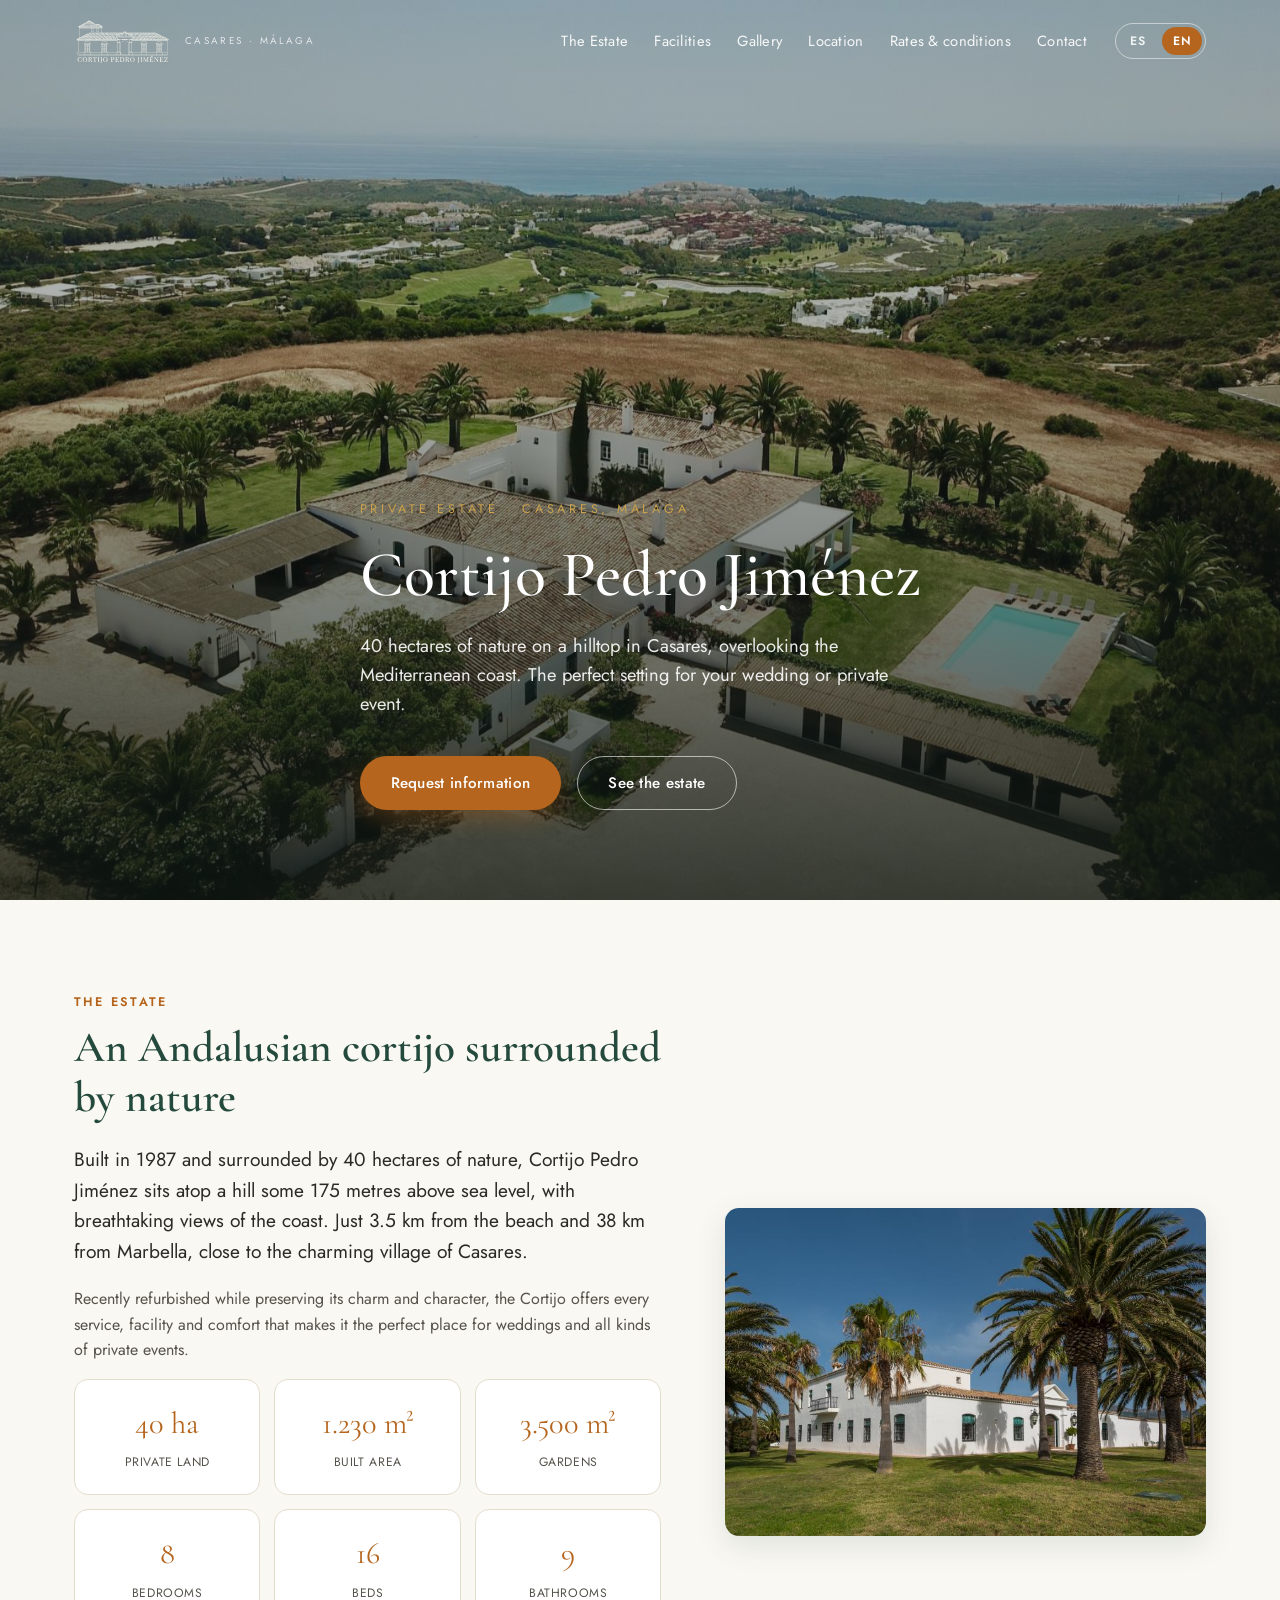
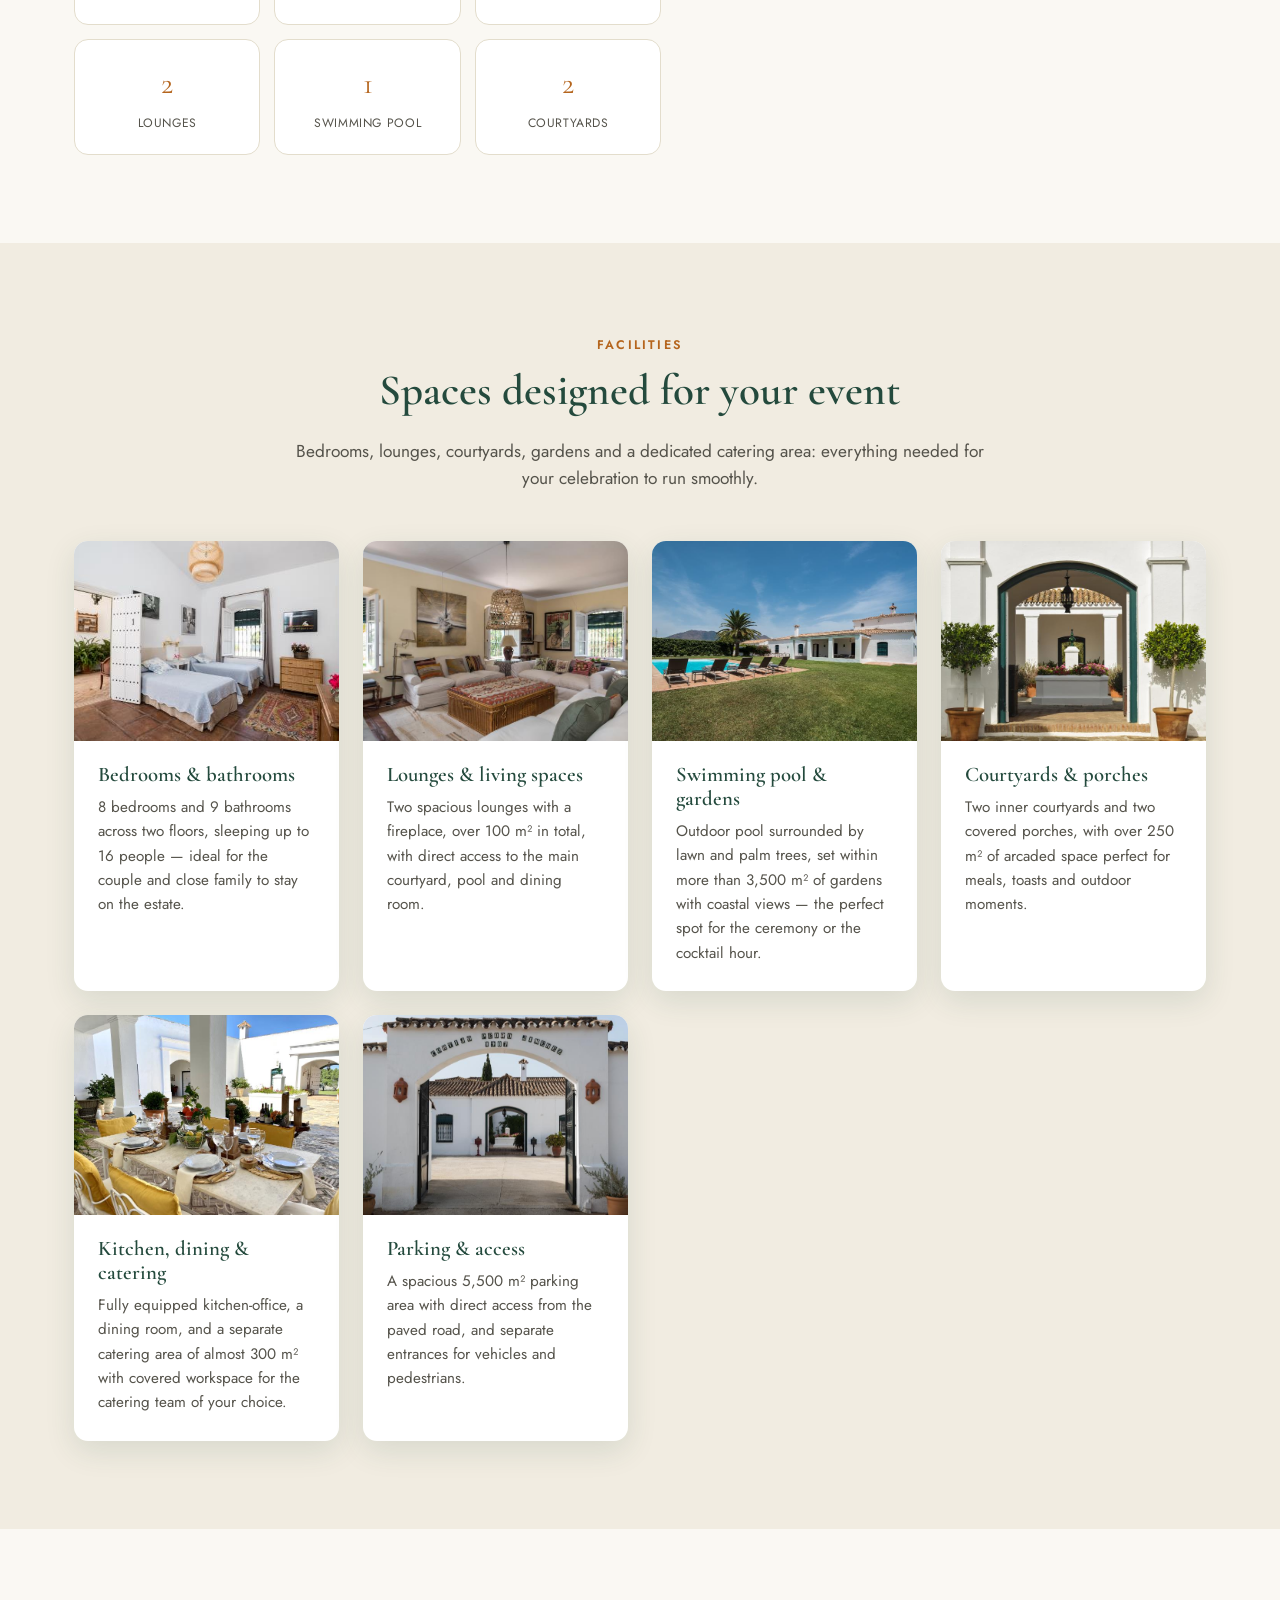
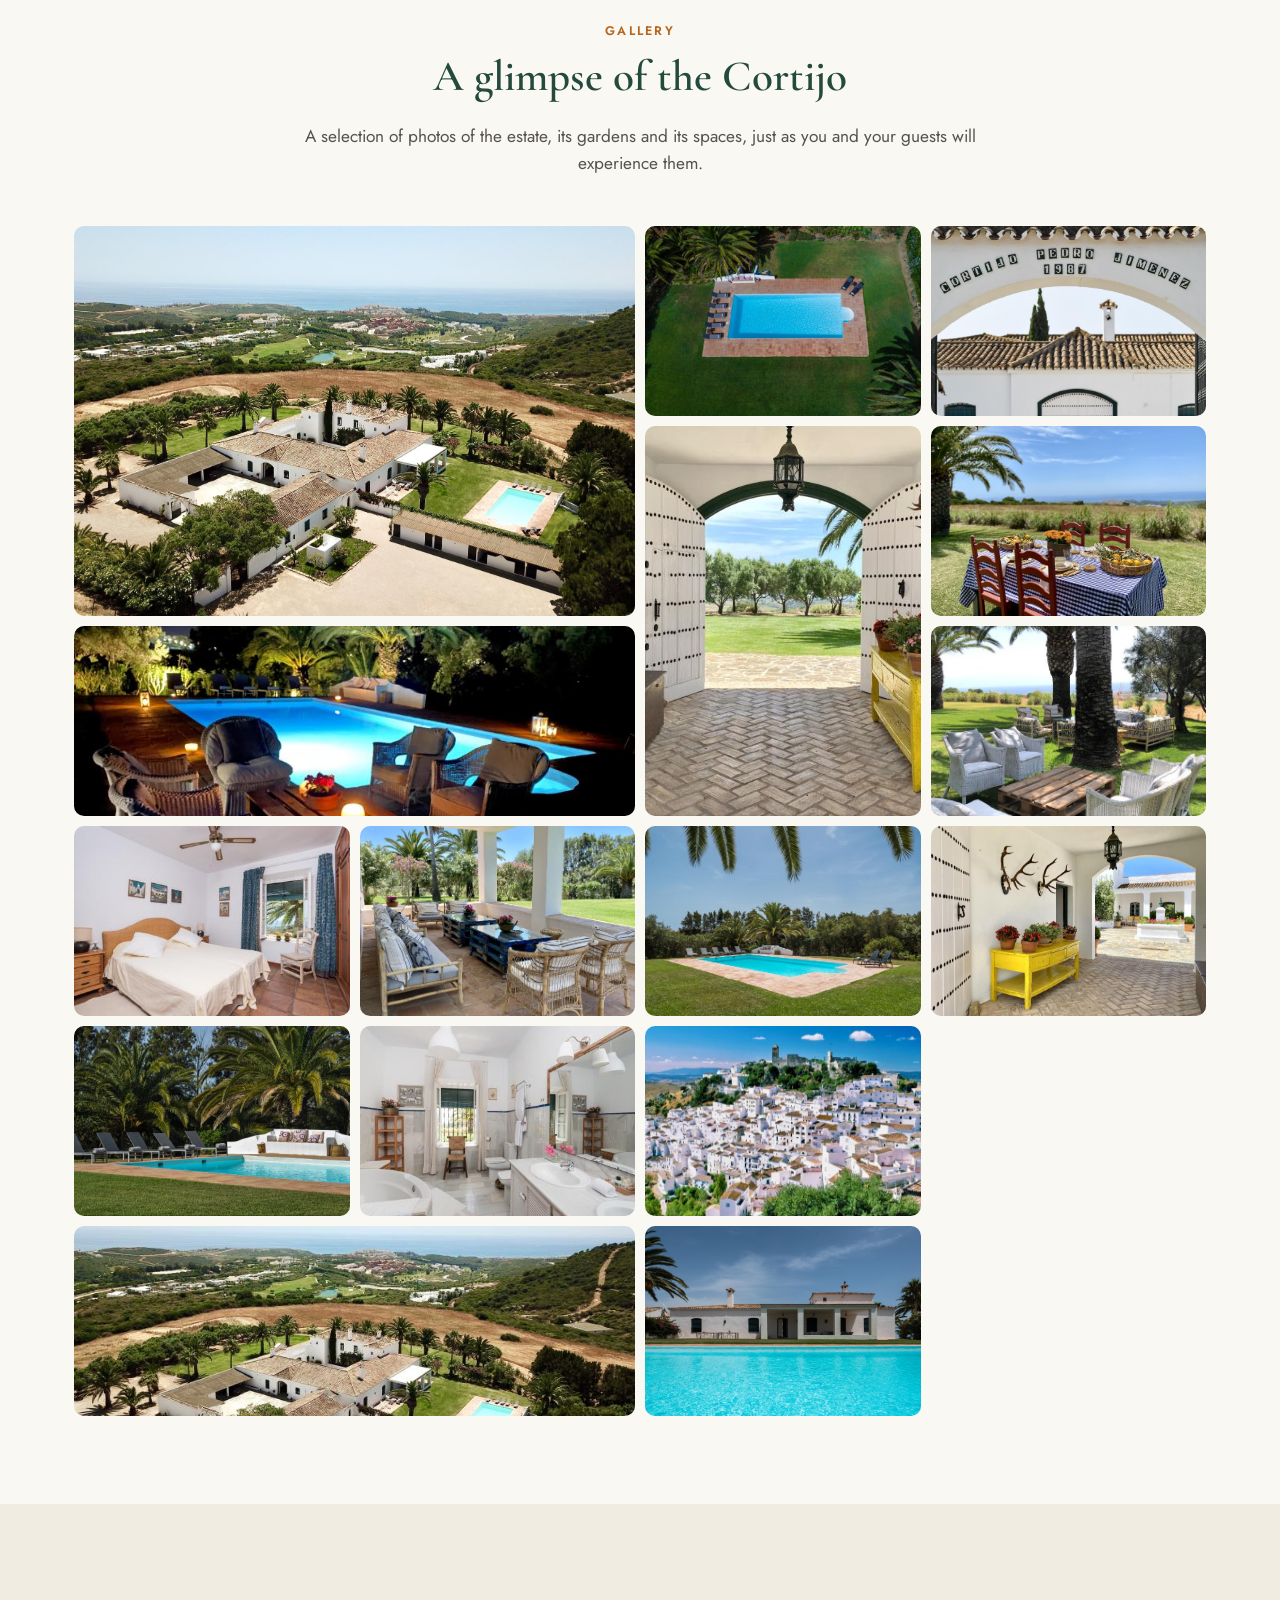
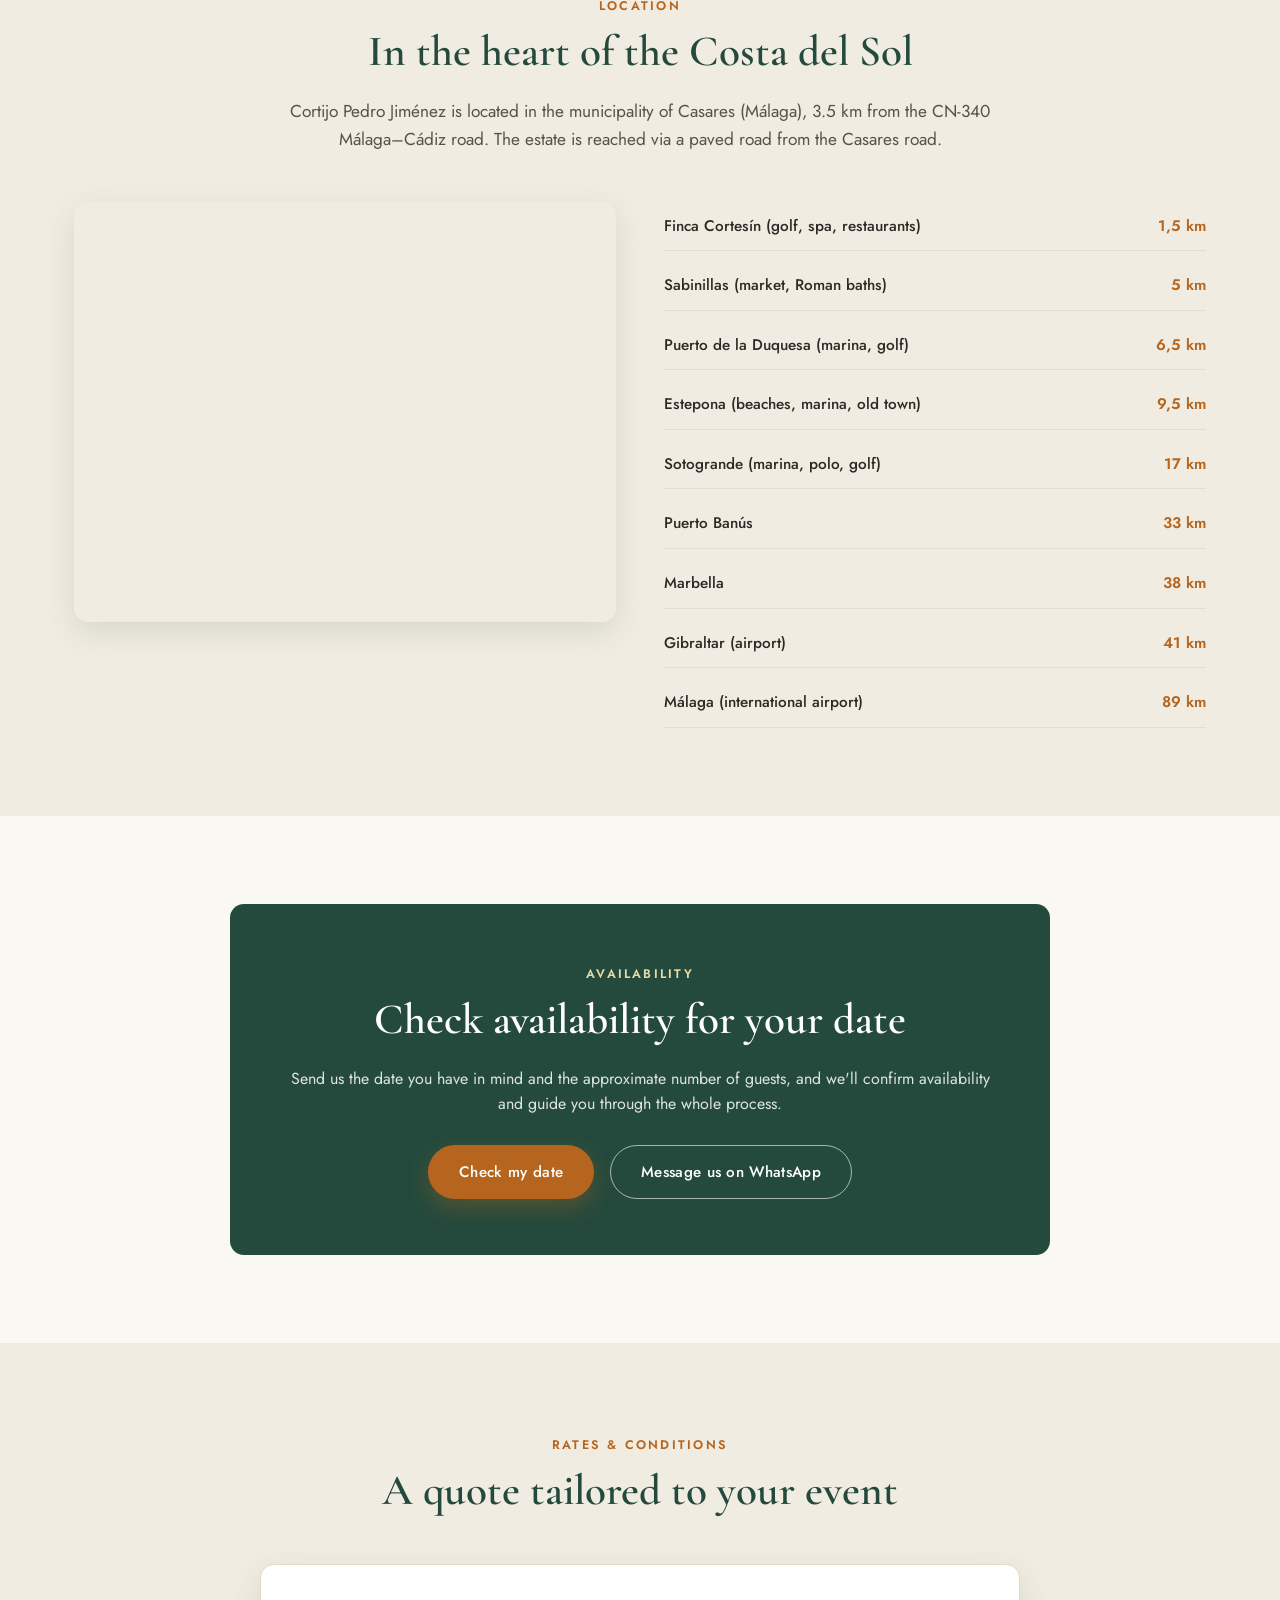
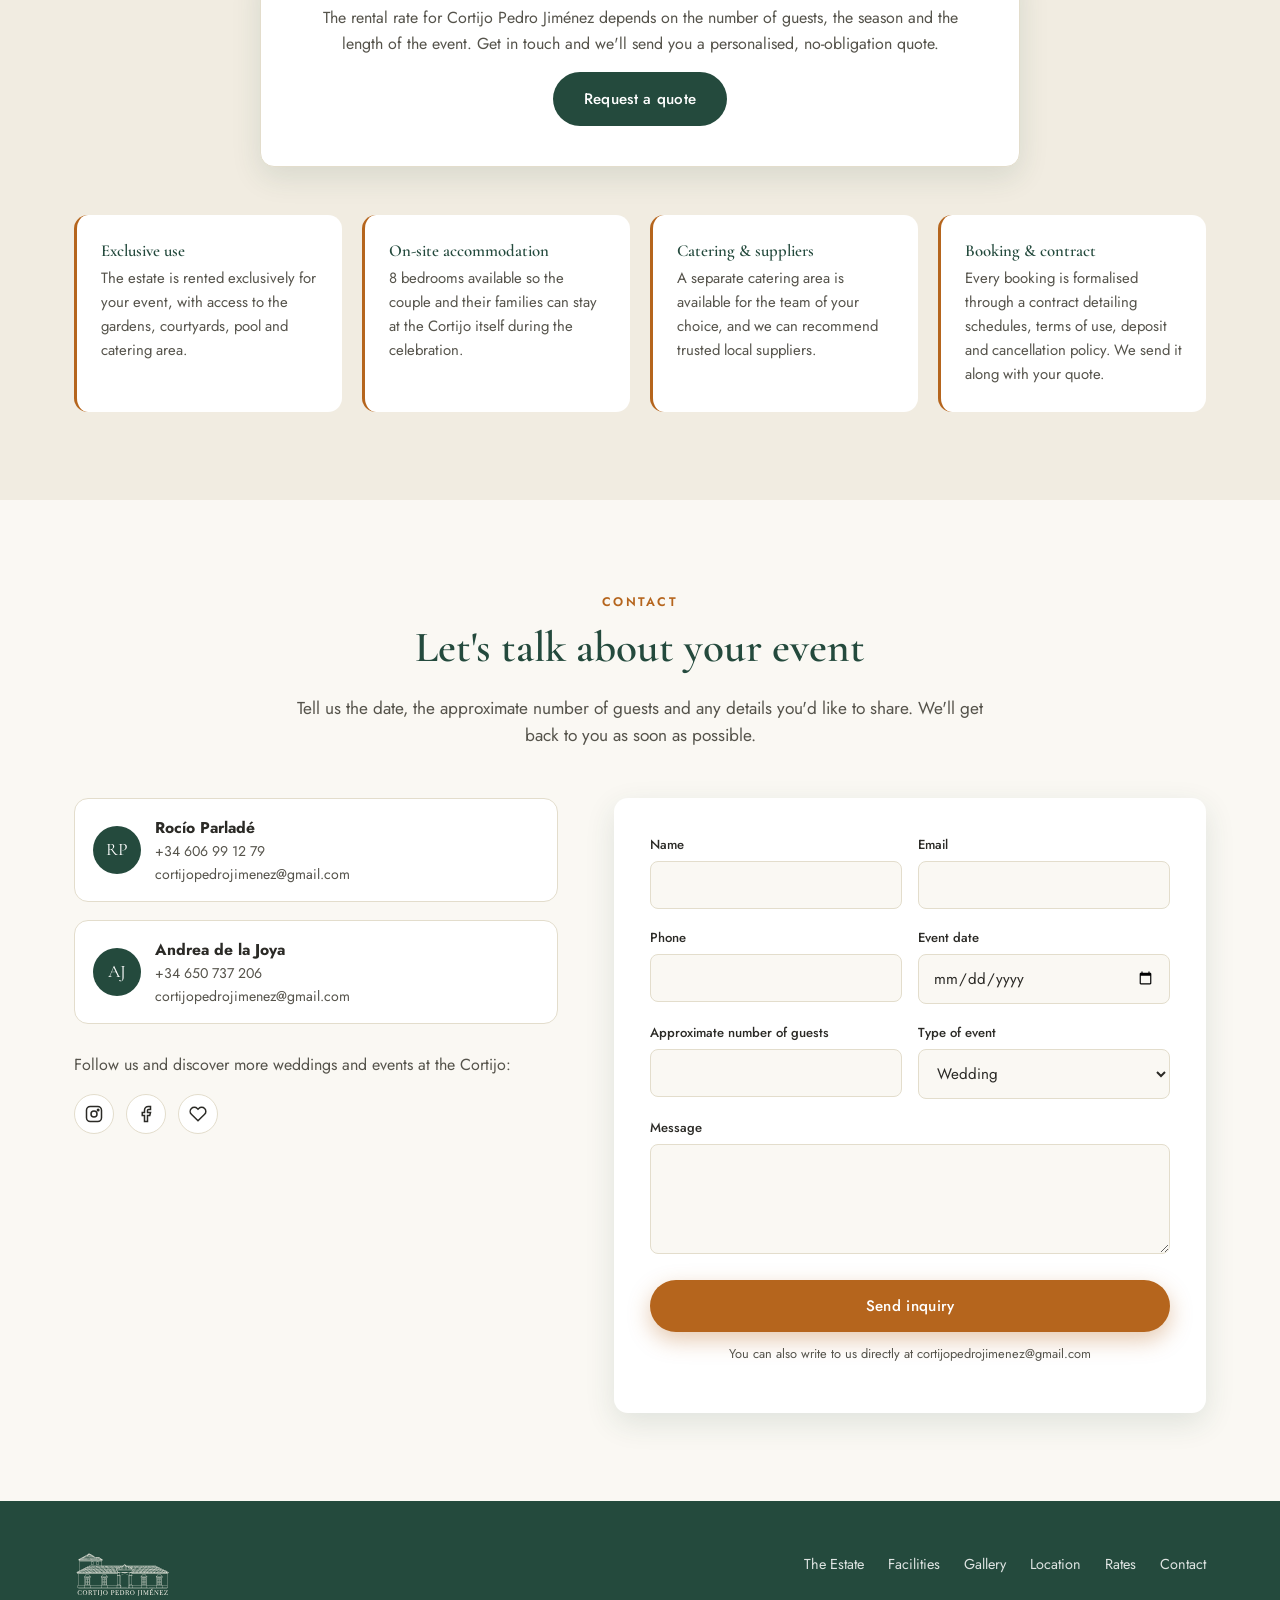
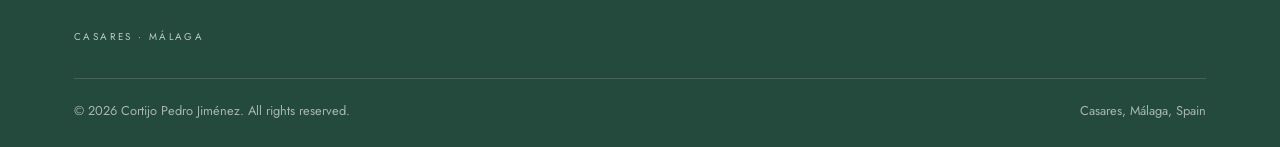
==== index.html @ 62fe8456 "Add the Cortijo logo to header and footer The uploaded logo had an opaque cream background baked int" ====
<!DOCTYPE html>
<html lang="es">
<head>
<meta charset="UTF-8">
<meta name="viewport" content="width=device-width, initial-scale=1.0">
<title>Cortijo Pedro Jiménez — Finca para bodas y eventos privados en Casares, Málaga</title>
<meta name="description" content="Cortijo Pedro Jiménez: finca privada de 40 hectáreas en Casares, Málaga, con vistas a la costa. El escenario perfecto para tu boda o evento privado.">
<meta property="og:title" content="Cortijo Pedro Jiménez">
<meta property="og:description" content="Finca privada de 40 hectáreas para bodas y eventos privados en Casares, Málaga.">
<meta property="og:type" content="website">
<meta property="og:image" content="assets/images/hero-aerial.jpg">
<link rel="icon" href="data:,">
<link rel="preconnect" href="https://fonts.googleapis.com">
<link rel="preconnect" href="https://fonts.gstatic.com" crossorigin>
<link href="https://fonts.googleapis.com/css2?family=Cormorant+Garamond:wght@500;600;700&family=Jost:wght@300;400;500;600&display=swap" rel="stylesheet">
<link rel="stylesheet" href="assets/css/style.css">
</head>
<body>

<header class="site-header" id="siteHeader">
  <div class="container">
    <a href="#top" class="brand">
      <img src="assets/images/logo-light.svg" class="brand-logo brand-logo--light" alt="Cortijo Pedro Jiménez">
      <img src="assets/images/logo-dark.svg" class="brand-logo brand-logo--dark" alt="Cortijo Pedro Jiménez">
      <span class="brand-sub" data-es="Casares · Málaga" data-en="Casares · Málaga">Casares · Málaga</span>
    </a>
    <nav class="nav" id="siteNav">
      <div class="nav-panel">
        <ul class="nav-links">
          <li><a href="#el-cortijo" data-es="El Cortijo" data-en="The Estate">El Cortijo</a></li>
          <li><a href="#instalaciones" data-es="Instalaciones" data-en="Facilities">Instalaciones</a></li>
          <li><a href="#galeria" data-es="Galería" data-en="Gallery">Galería</a></li>
          <li><a href="#ubicacion" data-es="Ubicación" data-en="Location">Ubicación</a></li>
          <li><a href="#condiciones" data-es="Tarifas y condiciones" data-en="Rates &amp; conditions">Tarifas y condiciones</a></li>
          <li><a href="#contacto" data-es="Contacto" data-en="Contact">Contacto</a></li>
        </ul>
        <div class="lang-switch" id="langSwitch">
          <button type="button" data-lang="es" class="is-active">ES</button>
          <button type="button" data-lang="en">EN</button>
        </div>
      </div>
      <button class="nav-toggle" id="navToggle" aria-label="Menú">
        <span></span><span></span><span></span>
      </button>
    </nav>
  </div>
</header>

<section class="hero" id="top">
  <div class="container">
    <div class="hero-content">
      <span class="hero-eyebrow" data-es="Finca privada · Casares, Málaga" data-en="Private estate · Casares, Málaga">Finca privada · Casares, Málaga</span>
      <h1 data-es="Cortijo Pedro Jiménez" data-en="Cortijo Pedro Jiménez">Cortijo Pedro Jiménez</h1>
      <p class="hero-lead" data-es="40 hectáreas de naturaleza en lo alto de Casares, con vistas a la costa mediterránea. El escenario perfecto para tu boda o evento privado." data-en="40 hectares of nature on a hilltop in Casares, overlooking the Mediterranean coast. The perfect setting for your wedding or private event.">40 hectáreas de naturaleza en lo alto de Casares, con vistas a la costa mediterránea. El escenario perfecto para tu boda o evento privado.</p>
      <div class="hero-actions">
        <a href="#contacto" class="btn btn--primary" data-es="Solicitar información" data-en="Request information">Solicitar información</a>
        <a href="#galeria" class="btn btn--outline" data-es="Ver la finca" data-en="See the estate">Ver la finca</a>
      </div>
    </div>
  </div>
</section>

<section class="section" id="el-cortijo">
  <div class="container">
    <div class="intro-grid">
      <div class="intro-text">
        <span class="eyebrow" data-es="El Cortijo" data-en="The Estate">El Cortijo</span>
        <h2 data-es="Un cortijo andaluz rodeado de naturaleza" data-en="An Andalusian cortijo surrounded by nature">Un cortijo andaluz rodeado de naturaleza</h2>
        <p class="lede" data-es="Construido en 1987 y rodeado de 40 hectáreas de naturaleza, el Cortijo Pedro Jiménez está situado en lo alto de una colina, a unos 175 metros sobre el nivel del mar, con impresionantes vistas a la costa. A tan solo 3,5 km de la playa y a 38 km de Marbella, muy cerca del bonito pueblo de Casares." data-en="Built in 1987 and surrounded by 40 hectares of nature, Cortijo Pedro Jiménez sits atop a hill some 175 metres above sea level, with breathtaking views of the coast. Just 3.5 km from the beach and 38 km from Marbella, close to the charming village of Casares.">Construido en 1987 y rodeado de 40 hectáreas de naturaleza, el Cortijo Pedro Jiménez está situado en lo alto de una colina, a unos 175 metros sobre el nivel del mar, con impresionantes vistas a la costa. A tan solo 3,5 km de la playa y a 38 km de Marbella, muy cerca del bonito pueblo de Casares.</p>
        <p data-es="Recientemente rehabilitado manteniendo su esencia y encanto, el Cortijo cuenta con todos los servicios, instalaciones y comodidades que lo convierten en el lugar perfecto para bodas y todo tipo de eventos privados." data-en="Recently refurbished while preserving its charm and character, the Cortijo offers every service, facility and comfort that makes it the perfect place for weddings and all kinds of private events.">Recientemente rehabilitado manteniendo su esencia y encanto, el Cortijo cuenta con todos los servicios, instalaciones y comodidades que lo convierten en el lugar perfecto para bodas y todo tipo de eventos privados.</p>

        <div class="stat-grid">
          <div class="stat-card"><span class="stat-number">40 ha</span><span class="stat-label" data-es="Terreno privado" data-en="Private land">Terreno privado</span></div>
          <div class="stat-card"><span class="stat-number">1.230 m²</span><span class="stat-label" data-es="Construidos" data-en="Built area">Construidos</span></div>
          <div class="stat-card"><span class="stat-number">3.500 m²</span><span class="stat-label" data-es="Jardines" data-en="Gardens">Jardines</span></div>
          <div class="stat-card"><span class="stat-number">8</span><span class="stat-label" data-es="Dormitorios" data-en="Bedrooms">Dormitorios</span></div>
          <div class="stat-card"><span class="stat-number">16</span><span class="stat-label" data-es="Camas" data-en="Beds">Camas</span></div>
          <div class="stat-card"><span class="stat-number">9</span><span class="stat-label" data-es="Cuartos de baño" data-en="Bathrooms">Cuartos de baño</span></div>
          <div class="stat-card"><span class="stat-number">2</span><span class="stat-label" data-es="Salones" data-en="Lounges">Salones</span></div>
          <div class="stat-card"><span class="stat-number">1</span><span class="stat-label" data-es="Piscina" data-en="Swimming pool">Piscina</span></div>
          <div class="stat-card"><span class="stat-number">2</span><span class="stat-label" data-es="Patios" data-en="Courtyards">Patios</span></div>
        </div>
      </div>
      <div class="intro-photo">
        <img src="assets/images/facade-palms.jpg" data-es-alt="Fachada del Cortijo Pedro Jiménez entre palmeras" data-en-alt="Cortijo Pedro Jiménez façade among palm trees" alt="Fachada del Cortijo Pedro Jiménez entre palmeras">
      </div>
    </div>
  </div>
</section>

<section class="section section--alt" id="instalaciones">
  <div class="container">
    <div class="section-head">
      <span class="eyebrow" data-es="Instalaciones" data-en="Facilities">Instalaciones</span>
      <h2 data-es="Espacios pensados para vivir tu evento" data-en="Spaces designed for your event">Espacios pensados para vivir tu evento</h2>
      <p data-es="Dormitorios, salones, patios, jardines y zona de catering propia: todo lo necesario para que la celebración transcurra con total comodidad." data-en="Bedrooms, lounges, courtyards, gardens and a dedicated catering area: everything needed for your celebration to run smoothly.">Dormitorios, salones, patios, jardines y zona de catering propia: todo lo necesario para que la celebración transcurra con total comodidad.</p>
    </div>

    <div class="feature-grid">
      <div class="feature-card">
        <img src="assets/images/bedroom.jpg" data-es-alt="Dormitorio del Cortijo Pedro Jiménez" data-en-alt="Bedroom at Cortijo Pedro Jiménez" alt="Dormitorio del Cortijo Pedro Jiménez">
        <div class="feature-card-body">
          <h3 data-es="Dormitorios y baños" data-en="Bedrooms &amp; bathrooms">Dormitorios y baños</h3>
          <p data-es="8 dormitorios y 9 cuartos de baño repartidos en dos plantas, con capacidad para 16 personas, ideales para que los novios y la familia más cercana se alojen en la propia finca." data-en="8 bedrooms and 9 bathrooms across two floors, sleeping up to 16 people — ideal for the couple and close family to stay on the estate.">8 dormitorios y 9 cuartos de baño repartidos en dos plantas, con capacidad para 16 personas, ideales para que los novios y la familia más cercana se alojen en la propia finca.</p>
        </div>
      </div>

      <div class="feature-card">
        <img src="assets/images/living-room.jpg" data-es-alt="Salón principal del Cortijo" data-en-alt="Main lounge at the Cortijo" alt="Salón principal del Cortijo">
        <div class="feature-card-body">
          <h3 data-es="Salones y estancias" data-en="Lounges &amp; living spaces">Salones y estancias</h3>
          <p data-es="Dos amplios salones con chimenea, más de 100 m² en total, con acceso directo al patio principal, la piscina y el comedor." data-en="Two spacious lounges with a fireplace, over 100 m² in total, with direct access to the main courtyard, pool and dining room.">Dos amplios salones con chimenea, más de 100 m² en total, con acceso directo al patio principal, la piscina y el comedor.</p>
        </div>
      </div>

      <div class="feature-card">
        <img src="assets/images/pool-loungers.jpg" data-es-alt="Piscina y jardines del Cortijo Pedro Jiménez" data-en-alt="Swimming pool and gardens at Cortijo Pedro Jiménez" alt="Piscina y jardines del Cortijo Pedro Jiménez">
        <div class="feature-card-body">
          <h3 data-es="Piscina y jardines" data-en="Swimming pool &amp; gardens">Piscina y jardines</h3>
          <p data-es="Piscina exterior rodeada de césped y palmeras, en más de 3.500 m² de jardines con vistas a la costa: el lugar perfecto para la ceremonia o el cóctel." data-en="Outdoor pool surrounded by lawn and palm trees, set within more than 3,500 m² of gardens with coastal views — the perfect spot for the ceremony or the cocktail hour.">Piscina exterior rodeada de césped y palmeras, en más de 3.500 m² de jardines con vistas a la costa: el lugar perfecto para la ceremonia o el cóctel.</p>
        </div>
      </div>

      <div class="feature-card">
        <img src="assets/images/patio-fountain.jpg" data-es-alt="Patio principal con fuente" data-en-alt="Main courtyard with fountain" alt="Patio principal con fuente">
        <div class="feature-card-body">
          <h3 data-es="Patios y porches" data-en="Courtyards &amp; porches">Patios y porches</h3>
          <p data-es="Dos patios interiores y dos porches cubiertos, con más de 250 m² de espacios porticados perfectos para comidas, brindis y momentos al aire libre." data-en="Two inner courtyards and two covered porches, with over 250 m² of arcaded space perfect for meals, toasts and outdoor moments.">Dos patios interiores y dos porches cubiertos, con más de 250 m² de espacios porticados perfectos para comidas, brindis y momentos al aire libre.</p>
        </div>
      </div>

      <div class="feature-card">
        <img src="assets/images/dining-outdoor.jpg" data-es-alt="Mesa preparada en el porche del Cortijo" data-en-alt="Table set on the Cortijo's porch" alt="Mesa preparada en el porche del Cortijo">
        <div class="feature-card-body">
          <h3 data-es="Cocina, comedor y catering" data-en="Kitchen, dining &amp; catering">Cocina, comedor y catering</h3>
          <p data-es="Cocina-office equipada, comedor propio y una zona de catering independiente de casi 300 m², con espacio de trabajo cubierto para el equipo de catering que elijas." data-en="Fully equipped kitchen-office, a dining room, and a separate catering area of almost 300 m² with covered workspace for the catering team of your choice.">Cocina-office equipada, comedor propio y una zona de catering independiente de casi 300 m², con espacio de trabajo cubierto para el equipo de catering que elijas.</p>
        </div>
      </div>

      <div class="feature-card">
        <img src="assets/images/entrance-gate.jpg" data-es-alt="Acceso y aparcamiento del Cortijo" data-en-alt="Entrance and parking at the Cortijo" alt="Acceso y aparcamiento del Cortijo">
        <div class="feature-card-body">
          <h3 data-es="Aparcamiento y accesos" data-en="Parking &amp; access">Aparcamiento y accesos</h3>
          <p data-es="Amplia explanada de aparcamiento de 5.500 m² con acceso directo desde el camino asfaltado, y accesos diferenciados para vehículos y peatones." data-en="A spacious 5,500 m² parking area with direct access from the paved road, and separate entrances for vehicles and pedestrians.">Amplia explanada de aparcamiento de 5.500 m² con acceso directo desde el camino asfaltado, y accesos diferenciados para vehículos y peatones.</p>
        </div>
      </div>
    </div>
  </div>
</section>

<section class="section" id="galeria">
  <div class="container">
    <div class="section-head">
      <span class="eyebrow" data-es="Galería" data-en="Gallery">Galería</span>
      <h2 data-es="Un vistazo al Cortijo" data-en="A glimpse of the Cortijo">Un vistazo al Cortijo</h2>
      <p data-es="Algunas imágenes de la finca, sus jardines y sus espacios, tal y como los vivirán tú y tus invitados." data-en="A selection of photos of the estate, its gardens and its spaces, just as you and your guests will experience them.">Algunas imágenes de la finca, sus jardines y sus espacios, tal y como los vivirán tú y tus invitados.</p>
    </div>

    <div class="gallery-grid" id="galleryGrid">
      <div class="gallery-item gallery-item--wide gallery-item--tall"><img src="assets/images/hero-aerial.jpg" data-es-alt="Vista aérea del Cortijo con la costa al fondo" data-en-alt="Aerial view of the Cortijo with the coast in the background" alt="Vista aérea del Cortijo"></div>
      <div class="gallery-item"><img src="assets/images/pool-aerial.jpg" data-es-alt="Vista aérea de la piscina" data-en-alt="Aerial view of the pool" alt="Vista aérea de la piscina"></div>
      <div class="gallery-item"><img src="assets/images/entrance-arch.jpg" data-es-alt="Arco de entrada Cortijo Pedro Jiménez 1987" data-en-alt="Cortijo Pedro Jiménez 1987 entrance arch" alt="Arco de entrada"></div>
      <div class="gallery-item gallery-item--tall"><img src="assets/images/patio-entrance.jpg" data-es-alt="Entrada al patio principal" data-en-alt="Entrance to the main courtyard" alt="Entrada al patio principal"></div>
      <div class="gallery-item"><img src="assets/images/dining-garden.jpg" data-es-alt="Mesa en el jardín con vistas al mar" data-en-alt="Table in the garden overlooking the sea" alt="Mesa en el jardín"></div>
      <div class="gallery-item gallery-item--wide"><img src="assets/images/pool-night.jpg" data-es-alt="Piscina iluminada de noche" data-en-alt="Pool lit up at night" alt="Piscina de noche"></div>
      <div class="gallery-item"><img src="assets/images/lounge-garden.jpg" data-es-alt="Zona chill-out en el jardín" data-en-alt="Chill-out area in the garden" alt="Zona chill-out en el jardín"></div>
      <div class="gallery-item"><img src="assets/images/bedroom-sea-view.jpg" data-es-alt="Dormitorio con vistas al mar" data-en-alt="Bedroom with sea views" alt="Dormitorio con vistas al mar"></div>
      <div class="gallery-item"><img src="assets/images/porch-lounge.jpg" data-es-alt="Porche con sofás" data-en-alt="Porch with sofas" alt="Porche con sofás"></div>
      <div class="gallery-item"><img src="assets/images/pool-palms.jpg" data-es-alt="Piscina entre palmeras" data-en-alt="Pool among palm trees" alt="Piscina entre palmeras"></div>
      <div class="gallery-item"><img src="assets/images/patio-corridor.jpg" data-es-alt="Corredor del patio principal" data-en-alt="Main courtyard corridor" alt="Corredor del patio principal"></div>
      <div class="gallery-item"><img src="assets/images/aerial-2.jpg" data-es-alt="Vista aérea del Cortijo y sus jardines" data-en-alt="Aerial view of the Cortijo and its gardens" alt="Vista aérea del Cortijo"></div>
      <div class="gallery-item"><img src="assets/images/bathroom.jpg" data-es-alt="Cuarto de baño del Cortijo" data-en-alt="Bathroom at the Cortijo" alt="Cuarto de baño"></div>
      <div class="gallery-item"><img src="assets/images/casares-village.jpg" data-es-alt="Pueblo de Casares" data-en-alt="Village of Casares" alt="Pueblo de Casares"></div>
      <div class="gallery-item gallery-item--wide"><img src="assets/images/aerial-3.jpg" data-es-alt="Vista aérea del Cortijo con el mar al fondo" data-en-alt="Aerial view of the Cortijo with the sea beyond" alt="Vista aérea con el mar al fondo"></div>
      <div class="gallery-item"><img src="assets/images/pool-house.jpg" data-es-alt="La casa vista desde la piscina" data-en-alt="The house seen from the pool" alt="La casa vista desde la piscina"></div>
    </div>
  </div>
</section>

<section class="section section--alt" id="ubicacion">
  <div class="container">
    <div class="section-head">
      <span class="eyebrow" data-es="Ubicación" data-en="Location">Ubicación</span>
      <h2 data-es="En el corazón de la Costa del Sol" data-en="In the heart of the Costa del Sol">En el corazón de la Costa del Sol</h2>
      <p data-es="El Cortijo Pedro Jiménez se encuentra en el término municipal de Casares (Málaga), a 3,5 km de la CN-340 Málaga–Cádiz. La entrada a la finca es por camino asfaltado desde la carretera de Casares." data-en="Cortijo Pedro Jiménez is located in the municipality of Casares (Málaga), 3.5 km from the CN-340 Málaga–Cádiz road. The estate is reached via a paved road from the Casares road.">El Cortijo Pedro Jiménez se encuentra en el término municipal de Casares (Málaga), a 3,5 km de la CN-340 Málaga–Cádiz. La entrada a la finca es por camino asfaltado desde la carretera de Casares.</p>
    </div>

    <div class="location-grid">
      <iframe class="map-frame" loading="lazy" allowfullscreen
        src="https://www.google.com/maps?q=Cortijo+Pedro+Jimenez,+Casares,+Malaga&output=embed"
        title="Mapa de ubicación del Cortijo Pedro Jiménez"></iframe>

      <ul class="distance-list">
        <li><span class="place" data-es="Finca Cortesín (golf, spa, restaurantes)" data-en="Finca Cortesín (golf, spa, restaurants)">Finca Cortesín (golf, spa, restaurantes)</span><span class="km">1,5 km</span></li>
        <li><span class="place" data-es="Sabinillas (mercadillo, baños romanos)" data-en="Sabinillas (market, Roman baths)">Sabinillas (mercadillo, baños romanos)</span><span class="km">5 km</span></li>
        <li><span class="place" data-es="Puerto de la Duquesa (marina, golf)" data-en="Puerto de la Duquesa (marina, golf)">Puerto de la Duquesa (marina, golf)</span><span class="km">6,5 km</span></li>
        <li><span class="place" data-es="Estepona (playas, marina, casco antiguo)" data-en="Estepona (beaches, marina, old town)">Estepona (playas, marina, casco antiguo)</span><span class="km">9,5 km</span></li>
        <li><span class="place" data-es="Sotogrande (marina, polo, golf)" data-en="Sotogrande (marina, polo, golf)">Sotogrande (marina, polo, golf)</span><span class="km">17 km</span></li>
        <li><span class="place" data-es="Puerto Banús" data-en="Puerto Banús">Puerto Banús</span><span class="km">33 km</span></li>
        <li><span class="place" data-es="Marbella" data-en="Marbella">Marbella</span><span class="km">38 km</span></li>
        <li><span class="place" data-es="Gibraltar (aeropuerto)" data-en="Gibraltar (airport)">Gibraltar (aeropuerto)</span><span class="km">41 km</span></li>
        <li><span class="place" data-es="Málaga (aeropuerto internacional)" data-en="Málaga (international airport)">Málaga (aeropuerto internacional)</span><span class="km">89 km</span></li>
      </ul>
    </div>
  </div>
</section>

<section class="section" id="disponibilidad">
  <div class="container">
    <div class="availability-box">
      <span class="eyebrow" style="color:#e8d9a8" data-es="Disponibilidad" data-en="Availability">Disponibilidad</span>
      <h2 data-es="Consulta la disponibilidad de tu fecha" data-en="Check availability for your date">Consulta la disponibilidad de tu fecha</h2>
      <p data-es="Escríbenos con la fecha que tienes en mente y el número aproximado de invitados, y te confirmaremos la disponibilidad y te acompañaremos en todo el proceso." data-en="Send us the date you have in mind and the approximate number of guests, and we'll confirm availability and guide you through the whole process.">Escríbenos con la fecha que tienes en mente y el número aproximado de invitados, y te confirmaremos la disponibilidad y te acompañaremos en todo el proceso.</p>
      <div class="availability-actions">
        <a href="#contacto" class="btn btn--primary" data-es="Consultar fecha" data-en="Check my date">Consultar fecha</a>
        <a href="https://wa.me/34606991279" class="btn btn--outline" target="_blank" rel="noopener" data-es="Escribir por WhatsApp" data-en="Message us on WhatsApp">Escribir por WhatsApp</a>
      </div>
    </div>
  </div>
</section>

<section class="section section--alt" id="condiciones">
  <div class="container">
    <div class="section-head">
      <span class="eyebrow" data-es="Tarifas y condiciones" data-en="Rates &amp; conditions">Tarifas y condiciones</span>
      <h2 data-es="Un presupuesto a la medida de tu evento" data-en="A quote tailored to your event">Un presupuesto a la medida de tu evento</h2>
    </div>

    <div class="pricing-note">
      <p data-es="La tarifa de alquiler del Cortijo Pedro Jiménez depende del número de invitados, la temporada y la duración del evento. Contáctanos y te enviaremos un presupuesto personalizado, sin compromiso." data-en="The rental rate for Cortijo Pedro Jiménez depends on the number of guests, the season and the length of the event. Get in touch and we'll send you a personalised, no-obligation quote.">La tarifa de alquiler del Cortijo Pedro Jiménez depende del número de invitados, la temporada y la duración del evento. Contáctanos y te enviaremos un presupuesto personalizado, sin compromiso.</p>
      <a href="#contacto" class="btn btn--dark" data-es="Solicitar presupuesto" data-en="Request a quote">Solicitar presupuesto</a>
    </div>

    <div class="conditions-grid">
      <div class="condition-item">
        <h3 data-es="Uso en exclusiva" data-en="Exclusive use">Uso en exclusiva</h3>
        <p data-es="La finca se alquila en régimen de exclusividad para tu evento, con acceso a jardines, patios, piscina y zona de catering." data-en="The estate is rented exclusively for your event, with access to the gardens, courtyards, pool and catering area.">La finca se alquila en régimen de exclusividad para tu evento, con acceso a jardines, patios, piscina y zona de catering.</p>
      </div>
      <div class="condition-item">
        <h3 data-es="Alojamiento en la finca" data-en="On-site accommodation">Alojamiento en la finca</h3>
        <p data-es="8 dormitorios disponibles para que los novios y sus familias puedan alojarse en el propio Cortijo durante la celebración." data-en="8 bedrooms available so the couple and their families can stay at the Cortijo itself during the celebration.">8 dormitorios disponibles para que los novios y sus familias puedan alojarse en el propio Cortijo durante la celebración.</p>
      </div>
      <div class="condition-item">
        <h3 data-es="Catering y proveedores" data-en="Catering &amp; suppliers">Catering y proveedores</h3>
        <p data-es="Cuentas con una zona de catering independiente para el equipo que elijas, y te asesoramos sobre proveedores de confianza en la zona." data-en="A separate catering area is available for the team of your choice, and we can recommend trusted local suppliers.">Cuentas con una zona de catering independiente para el equipo que elijas, y te asesoramos sobre proveedores de confianza en la zona.</p>
      </div>
      <div class="condition-item">
        <h3 data-es="Reserva y contrato" data-en="Booking &amp; contract">Reserva y contrato</h3>
        <p data-es="Cada reserva se formaliza mediante contrato, en el que se detallan horarios, condiciones de uso, depósito y política de cancelación. Te lo enviamos junto con el presupuesto." data-en="Every booking is formalised through a contract detailing schedules, terms of use, deposit and cancellation policy. We send it along with your quote.">Cada reserva se formaliza mediante contrato, en el que se detallan horarios, condiciones de uso, depósito y política de cancelación. Te lo enviamos junto con el presupuesto.</p>
      </div>
    </div>
  </div>
</section>

<section class="section" id="contacto">
  <div class="container">
    <div class="section-head">
      <span class="eyebrow" data-es="Contacto" data-en="Contact">Contacto</span>
      <h2 data-es="Hablemos de tu evento" data-en="Let's talk about your event">Hablemos de tu evento</h2>
      <p data-es="Cuéntanos la fecha, el número aproximado de invitados y cualquier detalle que quieras compartir. Te responderemos lo antes posible." data-en="Tell us the date, the approximate number of guests and any details you'd like to share. We'll get back to you as soon as possible.">Cuéntanos la fecha, el número aproximado de invitados y cualquier detalle que quieras compartir. Te responderemos lo antes posible.</p>
    </div>

    <div class="contact-grid">
      <div class="contact-info">
        <div class="contact-people">
          <div class="contact-person">
            <div class="contact-avatar">RP</div>
            <div>
              <strong>Rocío Parladé</strong>
              <a href="tel:+34606991279">+34 606 99 12 79</a>
              <a href="mailto:cortijopedrojimenez@gmail.com">cortijopedrojimenez@gmail.com</a>
            </div>
          </div>
          <div class="contact-person">
            <div class="contact-avatar">AJ</div>
            <div>
              <strong>Andrea de la Joya</strong>
              <a href="tel:+34650737206">+34 650 737 206</a>
              <a href="mailto:cortijopedrojimenez@gmail.com">cortijopedrojimenez@gmail.com</a>
            </div>
          </div>
        </div>

        <p data-es="Síguenos y descubre más bodas y eventos en el Cortijo:" data-en="Follow us and discover more weddings and events at the Cortijo:">Síguenos y descubre más bodas y eventos en el Cortijo:</p>
        <div class="social-row">
          <a href="https://www.instagram.com/cortijopedrojimenez" target="_blank" rel="noopener" aria-label="Instagram">
            <svg width="18" height="18" viewBox="0 0 24 24" fill="none" stroke="currentColor" stroke-width="2"><rect x="2" y="2" width="20" height="20" rx="5"/><circle cx="12" cy="12" r="4"/><circle cx="17.5" cy="6.5" r="1"/></svg>
          </a>
          <a href="https://www.facebook.com/CortijoPedroJimenez" target="_blank" rel="noopener" aria-label="Facebook">
            <svg width="18" height="18" viewBox="0 0 24 24" fill="none" stroke="currentColor" stroke-width="2"><path d="M18 2h-3a5 5 0 0 0-5 5v3H7v4h3v8h4v-8h3l1-4h-4V7a1 1 0 0 1 1-1h3z"/></svg>
          </a>
          <a href="https://www.bodas.net/cortijos/cortijo-pedro-jimenez--e97924" target="_blank" rel="noopener" aria-label="bodas.net">
            <svg width="18" height="18" viewBox="0 0 24 24" fill="none" stroke="currentColor" stroke-width="2"><path d="M20.8 4.6a5.5 5.5 0 0 0-7.8 0L12 5.6l-1-1a5.5 5.5 0 0 0-7.8 7.8l1 1L12 21l7.8-7.6 1-1a5.5 5.5 0 0 0 0-7.8z"/></svg>
          </a>
        </div>
      </div>

      <form class="contact-form" id="contactForm">
        <input type="hidden" name="access_key" value="REEMPLAZA_CON_TU_ACCESS_KEY_DE_WEB3FORMS">
        <input type="hidden" name="subject" value="Nueva consulta desde la web — Cortijo Pedro Jiménez">
        <input type="checkbox" name="botcheck" style="display:none" tabindex="-1" autocomplete="off">

        <div class="form-row">
          <div class="form-field">
            <label for="fName" data-es="Nombre" data-en="Name">Nombre</label>
            <input type="text" id="fName" name="name" required>
          </div>
          <div class="form-field">
            <label for="fEmail" data-es="Email" data-en="Email">Email</label>
            <input type="email" id="fEmail" name="email" required>
          </div>
        </div>

        <div class="form-row">
          <div class="form-field">
            <label for="fPhone" data-es="Teléfono" data-en="Phone">Teléfono</label>
            <input type="tel" id="fPhone" name="phone">
          </div>
          <div class="form-field">
            <label for="fDate" data-es="Fecha del evento" data-en="Event date">Fecha del evento</label>
            <input type="date" id="fDate" name="event_date">
          </div>
        </div>

        <div class="form-row">
          <div class="form-field">
            <label for="fGuests" data-es="Número aproximado de invitados" data-en="Approximate number of guests">Número aproximado de invitados</label>
            <input type="number" id="fGuests" name="guests" min="1">
          </div>
          <div class="form-field">
            <label for="fType" data-es="Tipo de evento" data-en="Type of event">Tipo de evento</label>
            <select id="fType" name="event_type">
              <option value="Boda" data-es="Boda" data-en="Wedding">Boda</option>
              <option value="Evento privado" data-es="Evento privado" data-en="Private event">Evento privado</option>
              <option value="Otro" data-es="Otro" data-en="Other">Otro</option>
            </select>
          </div>
        </div>

        <div class="form-field">
          <label for="fMessage" data-es="Mensaje" data-en="Message">Mensaje</label>
          <textarea id="fMessage" name="message" required></textarea>
        </div>

        <button type="submit" class="btn btn--primary btn--block" data-es="Enviar consulta" data-en="Send inquiry">Enviar consulta</button>
        <p class="form-status" id="formStatus"></p>
        <p class="form-note" data-es="También puedes escribirnos directamente a cortijopedrojimenez@gmail.com" data-en="You can also write to us directly at cortijopedrojimenez@gmail.com">También puedes escribirnos directamente a cortijopedrojimenez@gmail.com</p>
      </form>
    </div>
  </div>
</section>

<footer class="site-footer">
  <div class="container">
    <div class="footer-grid">
      <div class="footer-brand">
        <img src="assets/images/logo-light.svg" class="brand-logo" alt="Cortijo Pedro Jiménez"><br>
        <span class="brand-sub" data-es="Casares · Málaga" data-en="Casares · Málaga">Casares · Málaga</span>
      </div>
      <ul class="footer-nav">
        <li><a href="#el-cortijo" data-es="El Cortijo" data-en="The Estate">El Cortijo</a></li>
        <li><a href="#instalaciones" data-es="Instalaciones" data-en="Facilities">Instalaciones</a></li>
        <li><a href="#galeria" data-es="Galería" data-en="Gallery">Galería</a></li>
        <li><a href="#ubicacion" data-es="Ubicación" data-en="Location">Ubicación</a></li>
        <li><a href="#condiciones" data-es="Tarifas" data-en="Rates">Tarifas</a></li>
        <li><a href="#contacto" data-es="Contacto" data-en="Contact">Contacto</a></li>
      </ul>
    </div>
    <div class="footer-bottom">
      <span data-es="© 2026 Cortijo Pedro Jiménez. Todos los derechos reservados." data-en="© 2026 Cortijo Pedro Jiménez. All rights reserved.">© 2026 Cortijo Pedro Jiménez. Todos los derechos reservados.</span>
      <span data-es="Casares, Málaga, España" data-en="Casares, Málaga, Spain">Casares, Málaga, España</span>
    </div>
  </div>
</footer>

<div class="lightbox" id="lightbox">
  <button class="lightbox-close" id="lightboxClose" aria-label="Cerrar">✕</button>
  <button class="lightbox-prev" id="lightboxPrev" aria-label="Anterior">‹</button>
  <img src="" alt="" id="lightboxImg">
  <button class="lightbox-next" id="lightboxNext" aria-label="Siguiente">›</button>
</div>

<script src="assets/js/main.js"></script>
</body>
</html>
---- assets/css/style.css ----
/* Cortijo Pedro Jiménez — estilos */

:root {
  --color-bg: #faf8f3;
  --color-bg-alt: #f1ece1;
  --color-white: #ffffff;
  --color-ink: #2b2a26;
  --color-ink-soft: #55534b;
  --color-green: #244a3d;
  --color-green-light: #3a6b57;
  --color-terracotta: #b5651d;
  --color-terracotta-light: #d98c4a;
  --color-gold: #c9a24b;
  --color-border: #e3ddcc;
  --shadow-soft: 0 10px 30px rgba(36, 74, 61, 0.12);
  --radius: 14px;
  --font-serif: "Cormorant Garamond", "Georgia", serif;
  --font-sans: "Jost", "Helvetica Neue", Arial, sans-serif;
  --max-width: 1180px;
}

* {
  box-sizing: border-box;
}

html {
  scroll-behavior: smooth;
}

body {
  margin: 0;
  font-family: var(--font-sans);
  color: var(--color-ink);
  background: var(--color-bg);
  line-height: 1.6;
  -webkit-font-smoothing: antialiased;
}

img {
  max-width: 100%;
  display: block;
}

a {
  color: inherit;
}

h1, h2, h3, h4 {
  font-family: var(--font-serif);
  font-weight: 600;
  line-height: 1.15;
  margin: 0 0 0.5em;
  color: var(--color-green);
}

h1 { font-size: clamp(2.4rem, 5vw, 4.2rem); font-weight: 500; }
h2 { font-size: clamp(1.9rem, 3.4vw, 2.7rem); }
h3 { font-size: 1.3rem; }

p { margin: 0 0 1em; color: var(--color-ink-soft); }

.container {
  max-width: var(--max-width);
  margin: 0 auto;
  padding: 0 24px;
}

.eyebrow {
  display: inline-block;
  text-transform: uppercase;
  letter-spacing: 0.18em;
  font-size: 0.78rem;
  color: var(--color-terracotta);
  font-weight: 600;
  margin-bottom: 0.8em;
}

.section {
  padding: 88px 0;
}

.section--alt {
  background: var(--color-bg-alt);
}

.section-head {
  max-width: 720px;
  margin: 0 auto 48px;
  text-align: center;
}

.section-head p {
  font-size: 1.08rem;
}

/* ---------- Buttons ---------- */

.btn {
  display: inline-flex;
  align-items: center;
  gap: 8px;
  padding: 14px 30px;
  border-radius: 999px;
  font-family: var(--font-sans);
  font-size: 0.95rem;
  font-weight: 500;
  letter-spacing: 0.02em;
  text-decoration: none;
  cursor: pointer;
  border: 1px solid transparent;
  transition: transform 0.2s ease, box-shadow 0.2s ease, background 0.2s ease, color 0.2s ease;
}

.btn:hover { transform: translateY(-2px); }

.btn--primary {
  background: var(--color-terracotta);
  color: #fff;
  box-shadow: 0 8px 22px rgba(181, 101, 29, 0.35);
}

.btn--primary:hover { background: var(--color-terracotta-light); }

.btn--outline {
  background: transparent;
  border-color: rgba(255,255,255,0.6);
  color: #fff;
}

.btn--outline:hover { background: rgba(255,255,255,0.15); }

.btn--dark {
  background: var(--color-green);
  color: #fff;
}

.btn--dark:hover { background: var(--color-green-light); }

.btn--block { width: 100%; justify-content: center; }

/* ---------- Header ---------- */

.site-header {
  position: fixed;
  top: 0;
  left: 0;
  right: 0;
  z-index: 100;
  padding: 18px 0;
  transition: background 0.3s ease, box-shadow 0.3s ease, padding 0.3s ease;
}

.site-header.is-scrolled {
  background: rgba(250, 248, 243, 0.96);
  backdrop-filter: blur(6px);
  box-shadow: 0 6px 24px rgba(0,0,0,0.06);
  padding: 10px 0;
}

.site-header .container {
  display: flex;
  align-items: center;
  justify-content: space-between;
  gap: 20px;
}

.brand {
  display: flex;
  align-items: center;
  gap: 14px;
  text-decoration: none;
  line-height: 1.05;
}

.brand-logo {
  height: 46px;
  width: auto;
  transition: height 0.3s ease;
}

.brand-logo--dark { display: none; }

.site-header.is-scrolled .brand-logo--light { display: none; }
.site-header.is-scrolled .brand-logo--dark { display: block; }
.site-header.is-scrolled .brand-logo { height: 38px; }

.brand-sub {
  font-size: 0.62rem;
  letter-spacing: 0.24em;
  text-transform: uppercase;
  color: rgba(255,255,255,0.75);
  transition: color 0.3s ease;
}

.site-header.is-scrolled .brand-sub { color: var(--color-ink-soft); }

.nav {
  display: flex;
  align-items: center;
}

.nav-panel {
  display: flex;
  align-items: center;
  gap: 28px;
}

.nav-links {
  display: flex;
  gap: 26px;
  list-style: none;
  margin: 0;
  padding: 0;
}

.nav-links a {
  text-decoration: none;
  font-size: 0.92rem;
  letter-spacing: 0.02em;
  color: rgba(255,255,255,0.92);
  transition: color 0.3s ease;
  position: relative;
}

.site-header.is-scrolled .nav-links a { color: var(--color-ink); }

.nav-links a:hover { color: var(--color-terracotta-light); }

.lang-switch {
  display: flex;
  gap: 6px;
  border: 1px solid rgba(255,255,255,0.5);
  border-radius: 999px;
  padding: 3px;
  transition: border-color 0.3s ease;
}

.site-header.is-scrolled .lang-switch { border-color: var(--color-border); }

.lang-switch button {
  border: none;
  background: transparent;
  color: rgba(255,255,255,0.85);
  font-family: var(--font-sans);
  font-size: 0.76rem;
  font-weight: 600;
  letter-spacing: 0.04em;
  padding: 5px 11px;
  border-radius: 999px;
  cursor: pointer;
  transition: background 0.2s ease, color 0.2s ease;
}

.site-header.is-scrolled .lang-switch button { color: var(--color-ink-soft); }

.lang-switch button.is-active {
  background: var(--color-terracotta);
  color: #fff;
}

.nav-toggle {
  display: none;
  border: none;
  background: transparent;
  cursor: pointer;
  padding: 6px;
}

.nav-toggle span {
  display: block;
  width: 24px;
  height: 2px;
  background: var(--color-white);
  margin: 5px 0;
  transition: background 0.3s ease;
}

.site-header.is-scrolled .nav-toggle span { background: var(--color-green); }

/* ---------- Hero ---------- */

.hero {
  position: relative;
  min-height: 100vh;
  display: flex;
  align-items: flex-end;
  color: #fff;
  background: linear-gradient(180deg, rgba(20,32,26,0.35) 0%, rgba(20,32,26,0.35) 40%, rgba(15,24,19,0.82) 100%),
    url("../images/hero-aerial.jpg") center/cover no-repeat;
}

.hero-content {
  position: relative;
  padding-bottom: 90px;
  max-width: 780px;
}

.hero-eyebrow {
  text-transform: uppercase;
  letter-spacing: 0.3em;
  font-size: 0.78rem;
  color: var(--color-gold);
  margin-bottom: 18px;
  display: block;
}

.hero h1 {
  color: #fff;
  margin-bottom: 0.3em;
}

.hero-lead {
  font-size: 1.15rem;
  color: rgba(255,255,255,0.9);
  max-width: 560px;
  margin-bottom: 2em;
}

.hero-actions {
  display: flex;
  gap: 16px;
  flex-wrap: wrap;
}

.hero-scroll {
  position: absolute;
  bottom: 28px;
  right: 24px;
  color: rgba(255,255,255,0.7);
  font-size: 0.72rem;
  letter-spacing: 0.2em;
  text-transform: uppercase;
  writing-mode: vertical-rl;
  display: flex;
  align-items: center;
  gap: 10px;
}

.hero-scroll::after {
  content: "";
  width: 1px;
  height: 42px;
  background: rgba(255,255,255,0.5);
}

/* ---------- Intro / stats ---------- */

.intro-grid {
  display: grid;
  grid-template-columns: 1.1fr 0.9fr;
  gap: 64px;
  align-items: center;
}

.intro-text .lede {
  font-size: 1.2rem;
  color: var(--color-ink);
}

.stat-grid {
  display: grid;
  grid-template-columns: repeat(3, 1fr);
  gap: 14px;
}

.stat-card {
  background: var(--color-white);
  border: 1px solid var(--color-border);
  border-radius: var(--radius);
  padding: 20px 12px;
  text-align: center;
}

.stat-number {
  font-family: var(--font-serif);
  font-size: 1.9rem;
  color: var(--color-terracotta);
  display: block;
}

.stat-label {
  font-size: 0.76rem;
  color: var(--color-ink-soft);
  text-transform: uppercase;
  letter-spacing: 0.05em;
}

.intro-photo {
  border-radius: var(--radius);
  overflow: hidden;
  box-shadow: var(--shadow-soft);
}

/* ---------- Feature cards (Instalaciones) ---------- */

.feature-grid {
  display: grid;
  grid-template-columns: repeat(auto-fit, minmax(260px, 1fr));
  gap: 24px;
}

.feature-card {
  background: var(--color-white);
  border-radius: var(--radius);
  overflow: hidden;
  box-shadow: var(--shadow-soft);
  display: flex;
  flex-direction: column;
}

.feature-card img {
  height: 200px;
  width: 100%;
  object-fit: cover;
}

.feature-card-body {
  padding: 22px 24px 26px;
}

.feature-card-body h3 {
  margin-bottom: 0.4em;
}

.feature-card-body p {
  font-size: 0.95rem;
  margin-bottom: 0;
}

/* ---------- Gallery ---------- */

.gallery-grid {
  display: grid;
  grid-template-columns: repeat(4, 1fr);
  grid-auto-rows: 190px;
  gap: 10px;
}

.gallery-item {
  position: relative;
  overflow: hidden;
  border-radius: 10px;
  cursor: pointer;
}

.gallery-item img {
  width: 100%;
  height: 100%;
  object-fit: cover;
  transition: transform 0.5s ease;
}

.gallery-item:hover img { transform: scale(1.08); }

.gallery-item--wide { grid-column: span 2; }
.gallery-item--tall { grid-row: span 2; }

.lightbox {
  position: fixed;
  inset: 0;
  background: rgba(15, 20, 17, 0.92);
  display: flex;
  align-items: center;
  justify-content: center;
  z-index: 1000;
  padding: 40px;
  opacity: 0;
  visibility: hidden;
  transition: opacity 0.25s ease;
}

.lightbox.is-open { opacity: 1; visibility: visible; }

.lightbox img {
  max-width: 100%;
  max-height: 85vh;
  border-radius: 8px;
  box-shadow: 0 20px 60px rgba(0,0,0,0.5);
}

.lightbox-close, .lightbox-prev, .lightbox-next {
  position: absolute;
  background: rgba(255,255,255,0.1);
  border: 1px solid rgba(255,255,255,0.3);
  color: #fff;
  border-radius: 50%;
  width: 44px;
  height: 44px;
  display: flex;
  align-items: center;
  justify-content: center;
  cursor: pointer;
  font-size: 1.2rem;
  transition: background 0.2s ease;
}

.lightbox-close:hover, .lightbox-prev:hover, .lightbox-next:hover {
  background: rgba(255,255,255,0.25);
}

.lightbox-close { top: 24px; right: 24px; }
.lightbox-prev { left: 24px; top: 50%; transform: translateY(-50%); }
.lightbox-next { right: 24px; top: 50%; transform: translateY(-50%); }

/* ---------- Ubicación ---------- */

.location-grid {
  display: grid;
  grid-template-columns: 1fr 1fr;
  gap: 48px;
  align-items: start;
}

.map-frame {
  border-radius: var(--radius);
  overflow: hidden;
  box-shadow: var(--shadow-soft);
  border: none;
  width: 100%;
  height: 420px;
}

.distance-list {
  list-style: none;
  margin: 0;
  padding: 0;
  display: grid;
  gap: 10px;
}

.distance-list li {
  display: flex;
  justify-content: space-between;
  gap: 16px;
  padding: 12px 0;
  border-bottom: 1px solid var(--color-border);
  font-size: 0.96rem;
}

.distance-list .place {
  color: var(--color-ink);
  font-weight: 500;
}

.distance-list .km {
  color: var(--color-terracotta);
  font-weight: 600;
  white-space: nowrap;
}

/* ---------- Disponibilidad ---------- */

.availability-box {
  background: var(--color-green);
  color: #fff;
  border-radius: var(--radius);
  padding: 56px;
  text-align: center;
  max-width: 820px;
  margin: 0 auto;
}

.availability-box h2 { color: #fff; }
.availability-box p { color: rgba(255,255,255,0.85); }

.availability-actions {
  display: flex;
  gap: 16px;
  justify-content: center;
  flex-wrap: wrap;
  margin-top: 28px;
}

/* ---------- Tarifas / Condiciones ---------- */

.pricing-note {
  background: var(--color-white);
  border: 1px solid var(--color-border);
  border-radius: var(--radius);
  padding: 40px;
  max-width: 760px;
  margin: 0 auto 48px;
  text-align: center;
  box-shadow: var(--shadow-soft);
}

.conditions-grid {
  display: grid;
  grid-template-columns: repeat(auto-fit, minmax(240px, 1fr));
  gap: 20px;
}

.condition-item {
  background: var(--color-white);
  border-radius: var(--radius);
  padding: 26px 24px;
  border-left: 3px solid var(--color-terracotta);
}

.condition-item h3 {
  font-size: 1.05rem;
  margin-bottom: 0.4em;
}

.condition-item p {
  font-size: 0.93rem;
  margin-bottom: 0;
}

/* ---------- Contacto ---------- */

.contact-grid {
  display: grid;
  grid-template-columns: 0.9fr 1.1fr;
  gap: 56px;
}

.contact-people {
  display: grid;
  gap: 18px;
  margin-bottom: 28px;
}

.contact-person {
  display: flex;
  gap: 14px;
  align-items: center;
  background: var(--color-white);
  border: 1px solid var(--color-border);
  border-radius: var(--radius);
  padding: 16px 18px;
}

.contact-avatar {
  width: 48px;
  height: 48px;
  border-radius: 50%;
  background: var(--color-green);
  color: #fff;
  display: flex;
  align-items: center;
  justify-content: center;
  font-family: var(--font-serif);
  font-size: 1.1rem;
  flex-shrink: 0;
}

.contact-person strong {
  display: block;
  font-size: 0.98rem;
}

.contact-person a {
  font-size: 0.88rem;
  text-decoration: none;
  color: var(--color-ink-soft);
  display: block;
}

.contact-person a:hover { color: var(--color-terracotta); }

.social-row {
  display: flex;
  gap: 12px;
  margin-top: 8px;
}

.social-row a {
  width: 40px;
  height: 40px;
  border-radius: 50%;
  background: var(--color-white);
  border: 1px solid var(--color-border);
  display: flex;
  align-items: center;
  justify-content: center;
  text-decoration: none;
  transition: background 0.2s ease, color 0.2s ease;
}

.social-row a:hover { background: var(--color-green); color: #fff; }

.contact-form {
  background: var(--color-white);
  border-radius: var(--radius);
  padding: 36px;
  box-shadow: var(--shadow-soft);
}

.form-row {
  display: grid;
  grid-template-columns: 1fr 1fr;
  gap: 16px;
}

.form-field {
  margin-bottom: 18px;
}

.form-field label {
  display: block;
  font-size: 0.82rem;
  font-weight: 500;
  margin-bottom: 6px;
  color: var(--color-ink);
}

.form-field input,
.form-field select,
.form-field textarea {
  width: 100%;
  padding: 12px 14px;
  border: 1px solid var(--color-border);
  border-radius: 8px;
  font-family: var(--font-sans);
  font-size: 0.95rem;
  background: var(--color-bg);
  color: var(--color-ink);
}

.form-field textarea {
  resize: vertical;
  min-height: 110px;
}

.form-field input:focus,
.form-field select:focus,
.form-field textarea:focus {
  outline: 2px solid var(--color-green-light);
  outline-offset: 1px;
}

.form-note {
  font-size: 0.8rem;
  color: var(--color-ink-soft);
  margin-top: 12px;
  text-align: center;
}

.form-status {
  margin-top: 14px;
  font-size: 0.9rem;
  text-align: center;
  display: none;
}

.form-status.is-success { display: block; color: var(--color-green); }
.form-status.is-error { display: block; color: #b3261e; }

/* ---------- Footer ---------- */

.site-footer {
  background: var(--color-green);
  color: rgba(255,255,255,0.85);
  padding: 50px 0 26px;
}

.footer-grid {
  display: flex;
  justify-content: space-between;
  align-items: flex-start;
  gap: 32px;
  flex-wrap: wrap;
  margin-bottom: 30px;
}

.footer-brand .brand-sub { color: rgba(255,255,255,0.7); }

.footer-nav {
  display: flex;
  gap: 24px;
  list-style: none;
  padding: 0;
  margin: 0;
  flex-wrap: wrap;
}

.footer-nav a {
  text-decoration: none;
  color: rgba(255,255,255,0.85);
  font-size: 0.9rem;
}

.footer-nav a:hover { color: var(--color-gold); }

.footer-bottom {
  border-top: 1px solid rgba(255,255,255,0.15);
  padding-top: 22px;
  font-size: 0.8rem;
  color: rgba(255,255,255,0.6);
  display: flex;
  justify-content: space-between;
  flex-wrap: wrap;
  gap: 10px;
}

/* ---------- Responsive ---------- */

@media (max-width: 960px) {
  .intro-grid, .location-grid, .contact-grid {
    grid-template-columns: 1fr;
  }

  .intro-photo { order: -1; }

  .gallery-grid {
    grid-template-columns: repeat(2, 1fr);
    grid-auto-rows: 160px;
  }

  .gallery-item--wide { grid-column: span 2; }
}

@media (max-width: 800px) {
  .nav-panel { display: none; }

  .nav.is-open .nav-panel {
    display: flex;
    flex-direction: column;
    align-items: flex-start;
    gap: 18px;
    position: absolute;
    top: 100%;
    left: 0;
    right: 0;
    background: var(--color-white);
    padding: 20px 24px 26px;
    box-shadow: 0 12px 24px rgba(0,0,0,0.08);
  }

  .nav.is-open .nav-links {
    flex-direction: column;
    gap: 16px;
  }

  .nav.is-open .nav-links a { color: var(--color-ink); }

  .nav.is-open .lang-switch { border-color: var(--color-border); }

  .nav.is-open .lang-switch button { color: var(--color-ink-soft); }

  .nav-toggle { display: block; }

  .form-row { grid-template-columns: 1fr; }
}

@media (max-width: 620px) {
  .section { padding: 64px 0; }
  .stat-grid { grid-template-columns: repeat(2, 1fr); }
  .availability-box { padding: 36px 22px; }
  .contact-form { padding: 26px; }
  .footer-bottom { flex-direction: column; }
}
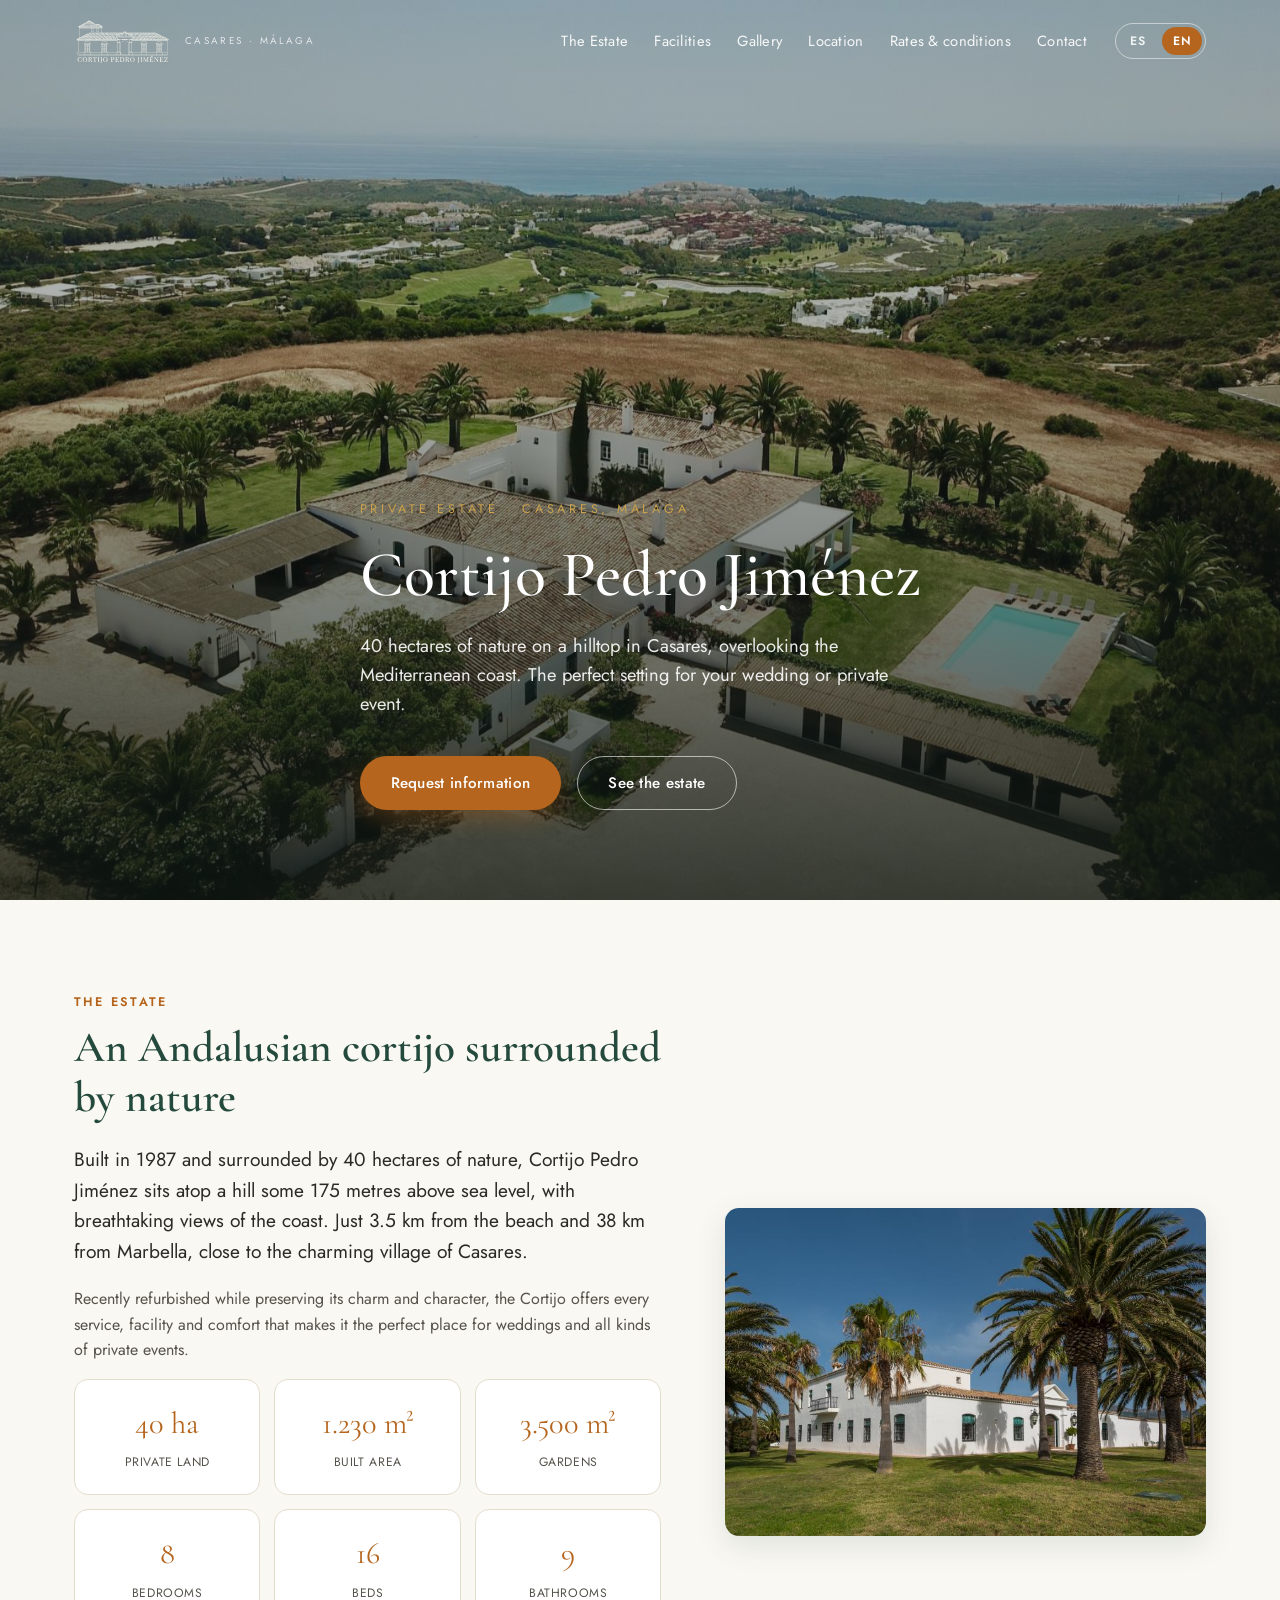
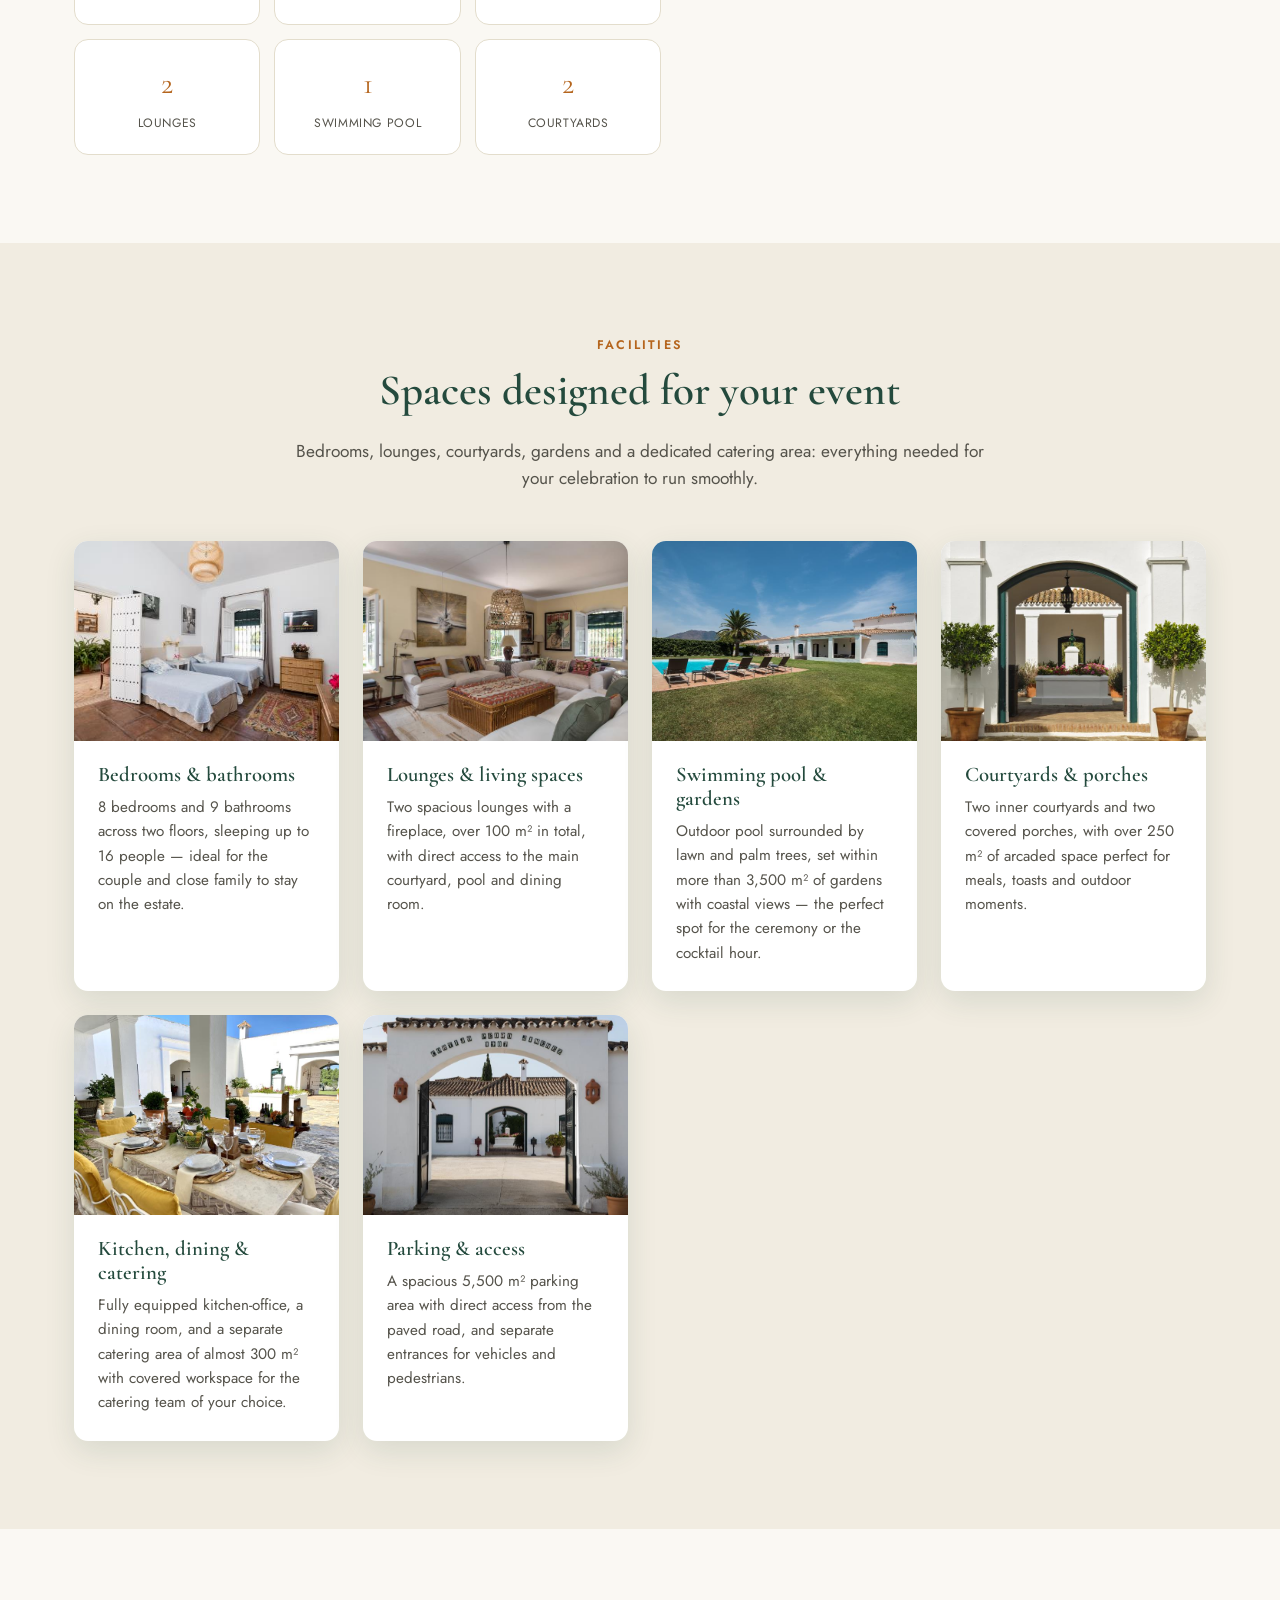
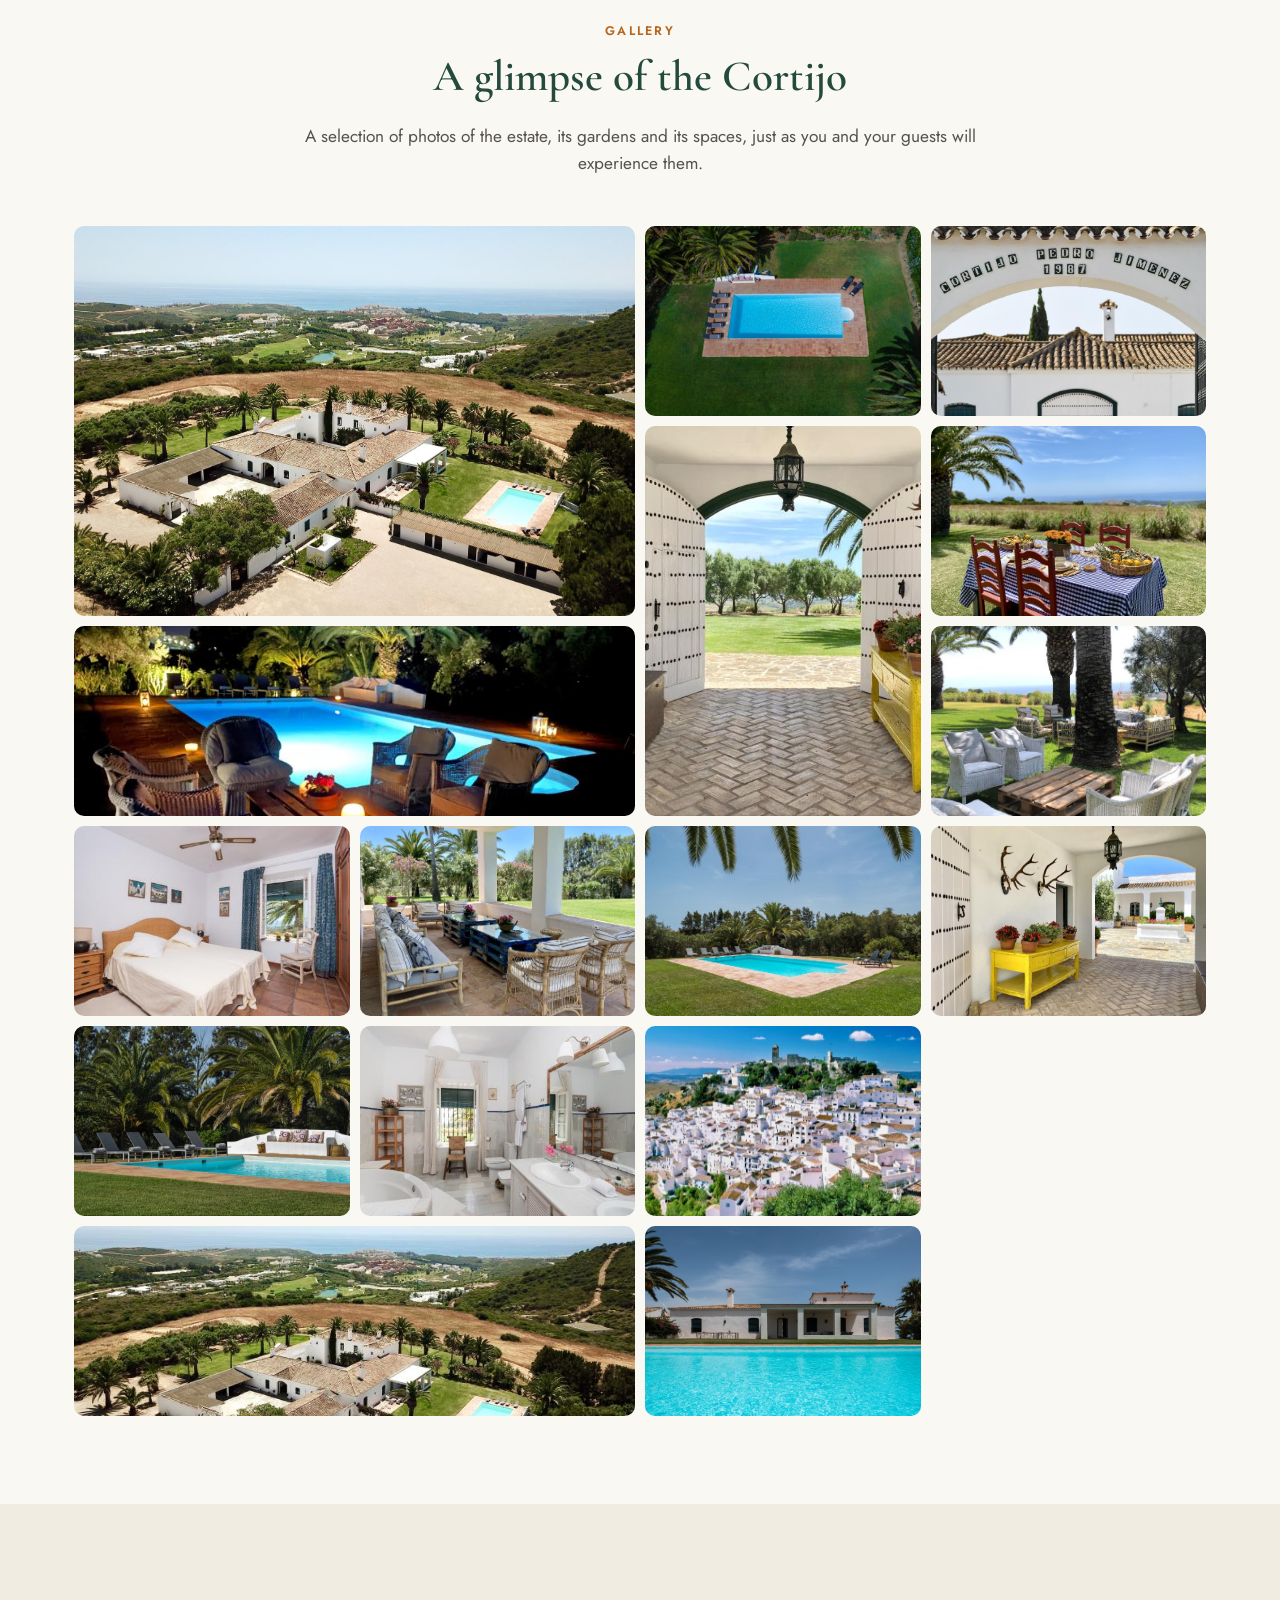
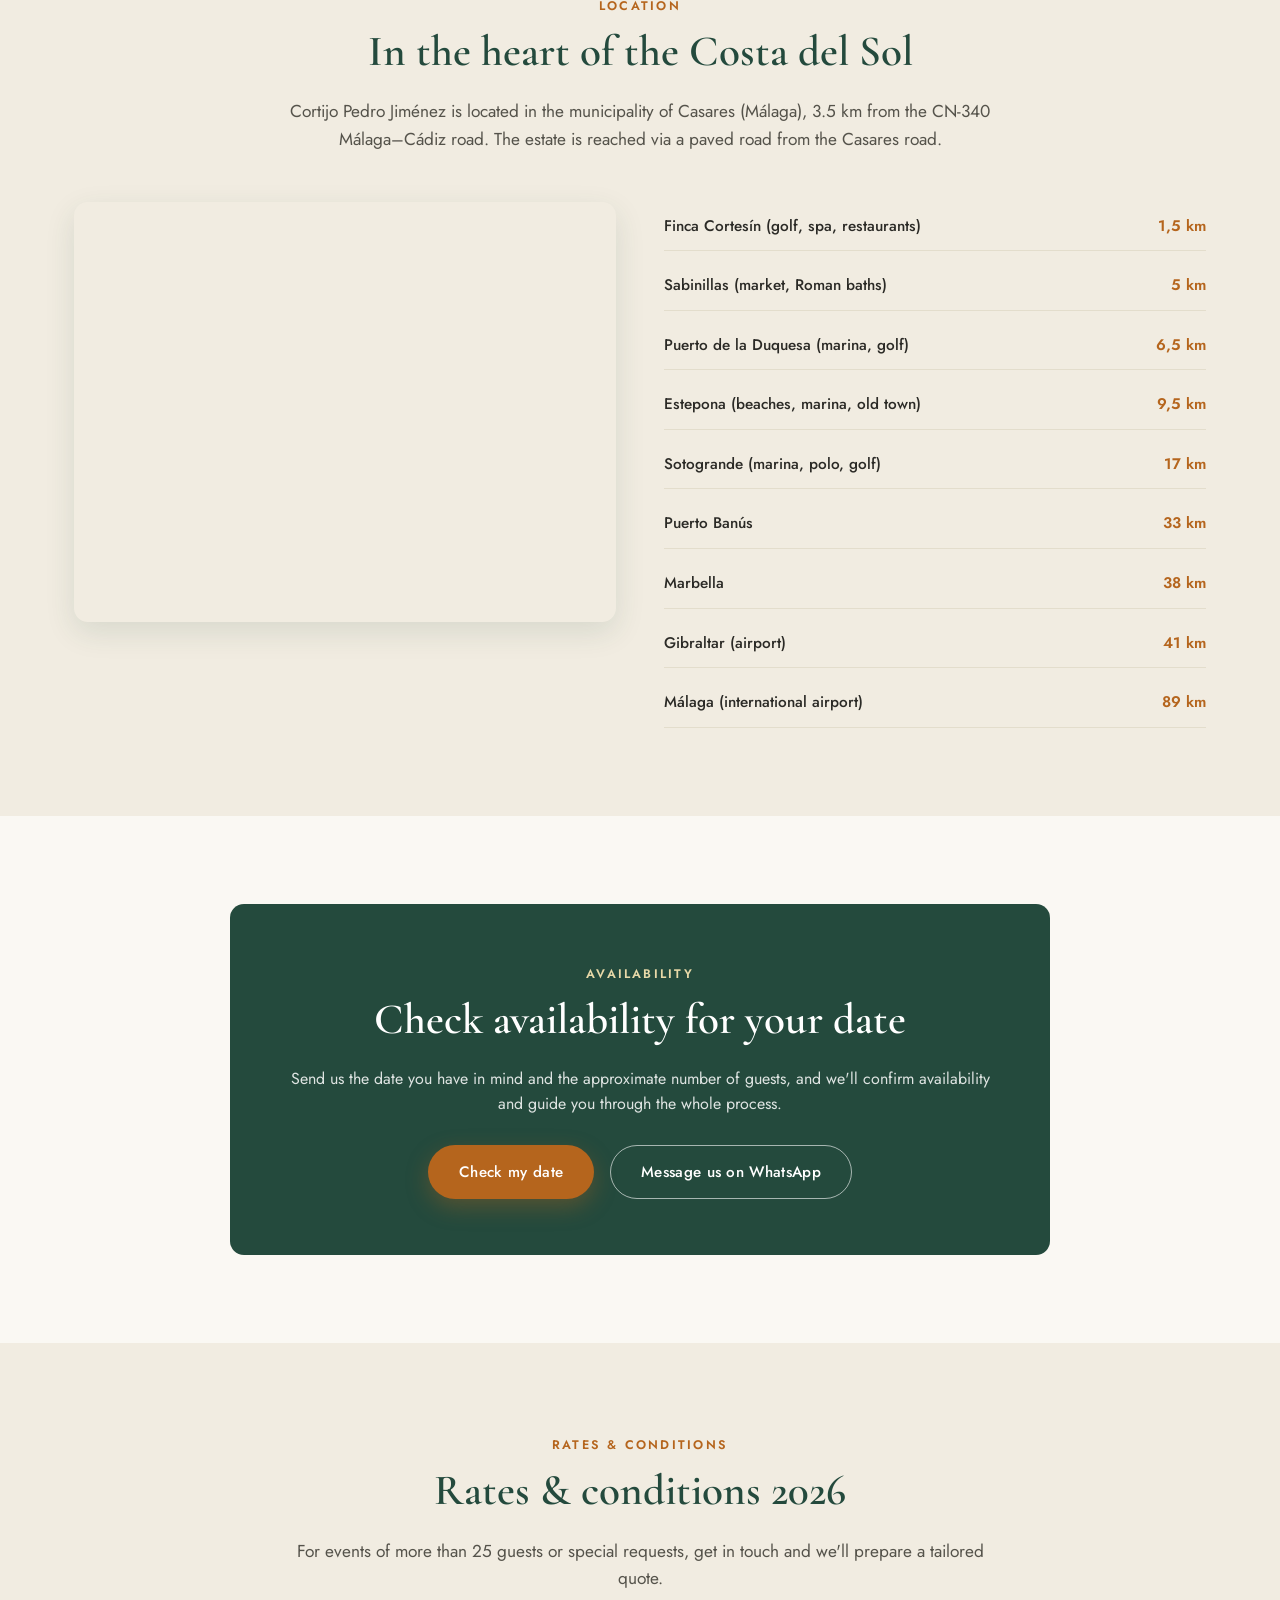
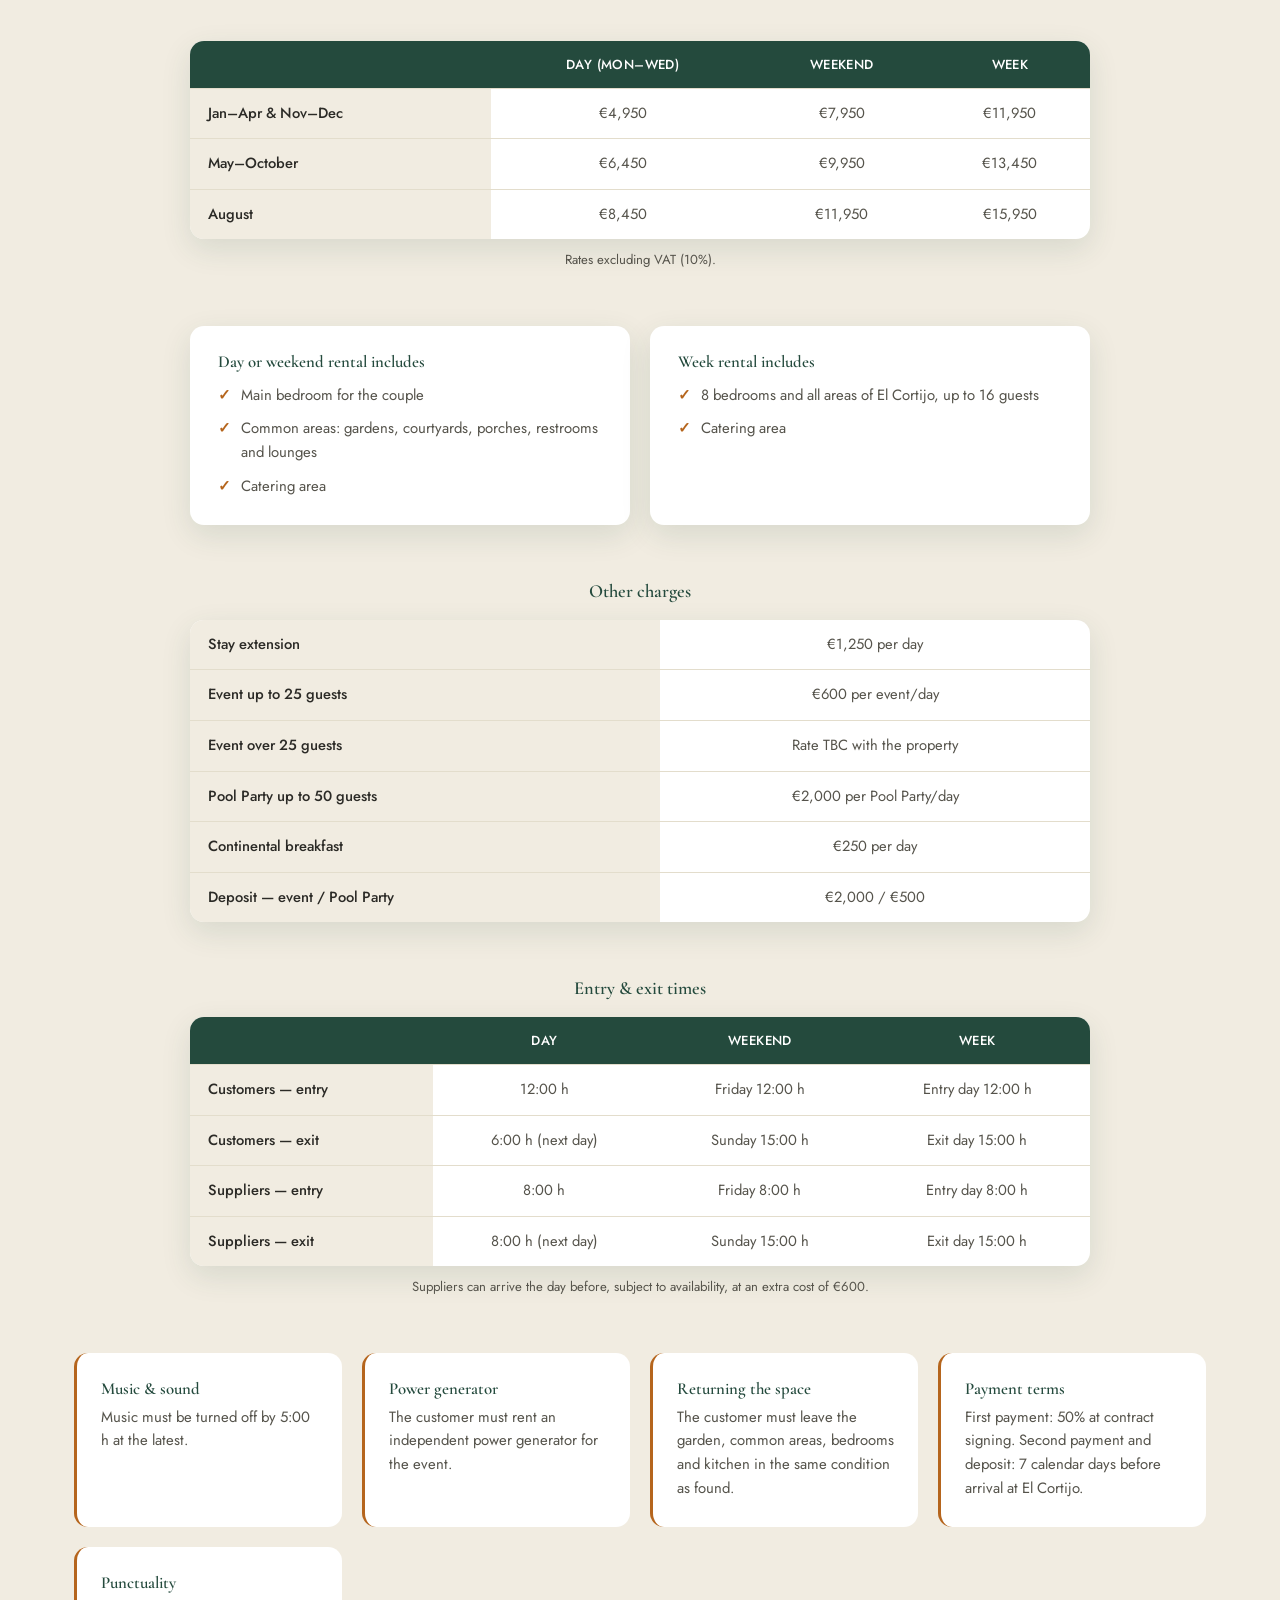
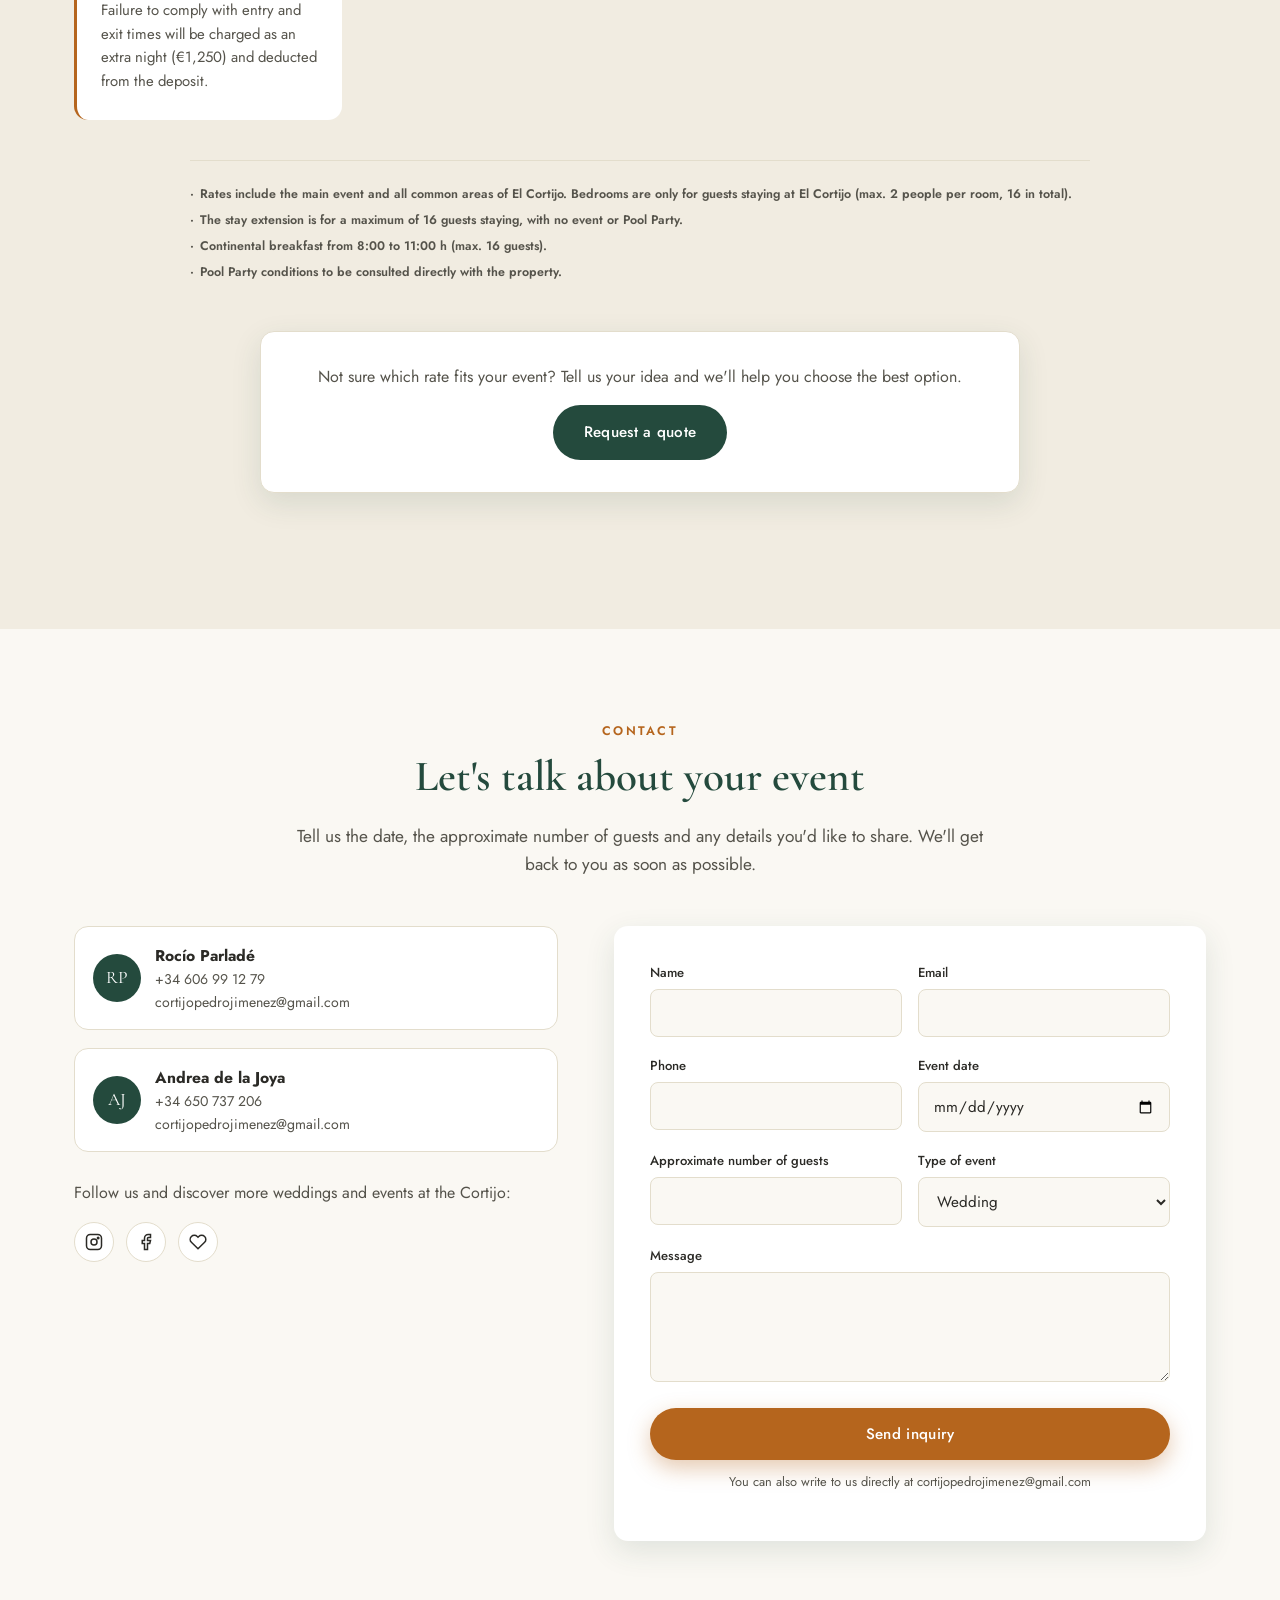
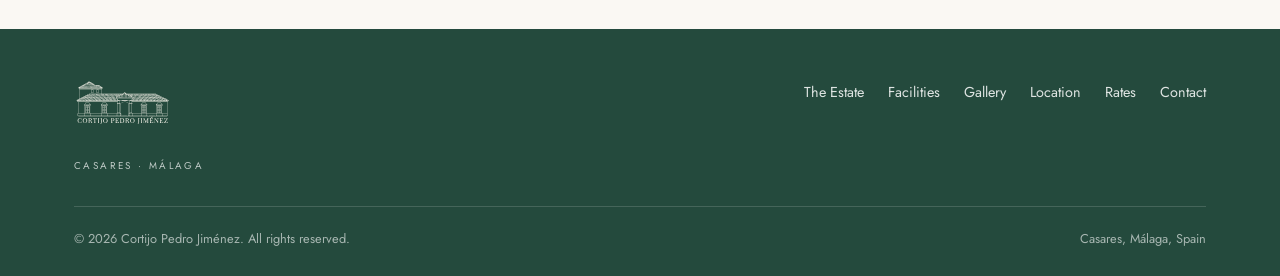
==== commit db4dec61: "Replace placeholder rates section with real 2026 rates and conditions Adds the full pricing table by" ====
--- a/index.html
+++ b/index.html
@@ -223,31 +223,150 @@
   <div class="container">
     <div class="section-head">
       <span class="eyebrow" data-es="Tarifas y condiciones" data-en="Rates &amp; conditions">Tarifas y condiciones</span>
-      <h2 data-es="Un presupuesto a la medida de tu evento" data-en="A quote tailored to your event">Un presupuesto a la medida de tu evento</h2>
-    </div>
-
-    <div class="pricing-note">
-      <p data-es="La tarifa de alquiler del Cortijo Pedro Jiménez depende del número de invitados, la temporada y la duración del evento. Contáctanos y te enviaremos un presupuesto personalizado, sin compromiso." data-en="The rental rate for Cortijo Pedro Jiménez depends on the number of guests, the season and the length of the event. Get in touch and we'll send you a personalised, no-obligation quote.">La tarifa de alquiler del Cortijo Pedro Jiménez depende del número de invitados, la temporada y la duración del evento. Contáctanos y te enviaremos un presupuesto personalizado, sin compromiso.</p>
-      <a href="#contacto" class="btn btn--dark" data-es="Solicitar presupuesto" data-en="Request a quote">Solicitar presupuesto</a>
+      <h2 data-es="Tarifas y condiciones 2026" data-en="Rates &amp; conditions 2026">Tarifas y condiciones 2026</h2>
+      <p data-es="Para eventos de más de 25 invitados o peticiones especiales, contáctanos y te preparamos un presupuesto a medida." data-en="For events of more than 25 guests or special requests, get in touch and we'll prepare a tailored quote.">Para eventos de más de 25 invitados o peticiones especiales, contáctanos y te preparamos un presupuesto a medida.</p>
+    </div>
+
+    <div class="rates-block">
+      <div class="table-wrap">
+        <table class="data-table">
+          <thead>
+            <tr>
+              <th></th>
+              <th data-es="Día (lun–mié)" data-en="Day (Mon–Wed)">Día (lun–mié)</th>
+              <th data-es="Fin de semana" data-en="Weekend">Fin de semana</th>
+              <th data-es="Semana" data-en="Week">Semana</th>
+            </tr>
+          </thead>
+          <tbody>
+            <tr>
+              <th data-es="Ene–abr y nov–dic" data-en="Jan–Apr &amp; Nov–Dec">Ene–abr y nov–dic</th>
+              <td data-es="4.950 €" data-en="€4,950">4.950 €</td><td data-es="7.950 €" data-en="€7,950">7.950 €</td><td data-es="11.950 €" data-en="€11,950">11.950 €</td>
+            </tr>
+            <tr>
+              <th data-es="Mayo–octubre" data-en="May–October">Mayo–octubre</th>
+              <td data-es="6.450 €" data-en="€6,450">6.450 €</td><td data-es="9.950 €" data-en="€9,950">9.950 €</td><td data-es="13.450 €" data-en="€13,450">13.450 €</td>
+            </tr>
+            <tr>
+              <th data-es="Agosto" data-en="August">Agosto</th>
+              <td data-es="8.450 €" data-en="€8,450">8.450 €</td><td data-es="11.950 €" data-en="€11,950">11.950 €</td><td data-es="15.950 €" data-en="€15,950">15.950 €</td>
+            </tr>
+          </tbody>
+        </table>
+      </div>
+      <p class="table-note" data-es="Tarifas sin IVA (10%)." data-en="Rates excluding VAT (10%).">Tarifas sin IVA (10%).</p>
+    </div>
+
+    <div class="include-grid">
+      <div class="include-card">
+        <h3 data-es="El alquiler por día o fin de semana incluye" data-en="Day or weekend rental includes">El alquiler por día o fin de semana incluye</h3>
+        <ul>
+          <li data-es="Dormitorio principal para la pareja" data-en="Main bedroom for the couple">Dormitorio principal para la pareja</li>
+          <li data-es="Zonas comunes: jardines, patios, porches, aseos y salones" data-en="Common areas: gardens, courtyards, porches, restrooms and lounges">Zonas comunes: jardines, patios, porches, aseos y salones</li>
+          <li data-es="Zona de catering" data-en="Catering area">Zona de catering</li>
+        </ul>
+      </div>
+      <div class="include-card">
+        <h3 data-es="El alquiler por semana incluye" data-en="Week rental includes">El alquiler por semana incluye</h3>
+        <ul>
+          <li data-es="8 dormitorios y todas las zonas de El Cortijo, hasta 16 invitados" data-en="8 bedrooms and all areas of El Cortijo, up to 16 guests">8 dormitorios y todas las zonas de El Cortijo, hasta 16 invitados</li>
+          <li data-es="Zona de catering" data-en="Catering area">Zona de catering</li>
+        </ul>
+      </div>
+    </div>
+
+    <div class="rates-block">
+      <h3 data-es="Otros conceptos" data-en="Other charges">Otros conceptos</h3>
+      <div class="table-wrap">
+        <table class="data-table">
+          <tbody>
+            <tr><th data-es="Ampliación de estancia" data-en="Stay extension">Ampliación de estancia</th><td data-es="1.250 € por día" data-en="€1,250 per day">1.250 € por día</td></tr>
+            <tr><th data-es="Evento hasta 25 invitados" data-en="Event up to 25 guests">Evento hasta 25 invitados</th><td data-es="600 € por evento/día" data-en="€600 per event/day">600 € por evento/día</td></tr>
+            <tr><th data-es="Evento de más de 25 invitados" data-en="Event over 25 guests">Evento de más de 25 invitados</th><td data-es="A consultar con la propiedad" data-en="Rate TBC with the property">A consultar con la propiedad</td></tr>
+            <tr><th data-es="Pool Party hasta 50 invitados" data-en="Pool Party up to 50 guests">Pool Party hasta 50 invitados</th><td data-es="2.000 € por Pool Party/día" data-en="€2,000 per Pool Party/day">2.000 € por Pool Party/día</td></tr>
+            <tr><th data-es="Desayuno continental" data-en="Continental breakfast">Desayuno continental</th><td data-es="250 € por día" data-en="€250 per day">250 € por día</td></tr>
+            <tr><th data-es="Fianza — evento / Pool Party" data-en="Deposit — event / Pool Party">Fianza — evento / Pool Party</th><td data-es="2.000 € / 500 €" data-en="€2,000 / €500">2.000 € / 500 €</td></tr>
+          </tbody>
+        </table>
+      </div>
+    </div>
+
+    <div class="rates-block">
+      <h3 data-es="Horarios de entrada y salida" data-en="Entry &amp; exit times">Horarios de entrada y salida</h3>
+      <div class="table-wrap">
+        <table class="data-table">
+          <thead>
+            <tr>
+              <th></th>
+              <th data-es="Día" data-en="Day">Día</th>
+              <th data-es="Fin de semana" data-en="Weekend">Fin de semana</th>
+              <th data-es="Semana" data-en="Week">Semana</th>
+            </tr>
+          </thead>
+          <tbody>
+            <tr>
+              <th data-es="Clientes — entrada" data-en="Customers — entry">Clientes — entrada</th>
+              <td>12:00 h</td>
+              <td data-es="Viernes 12:00 h" data-en="Friday 12:00 h">Viernes 12:00 h</td>
+              <td data-es="Día de llegada 12:00 h" data-en="Entry day 12:00 h">Día de llegada 12:00 h</td>
+            </tr>
+            <tr>
+              <th data-es="Clientes — salida" data-en="Customers — exit">Clientes — salida</th>
+              <td data-es="6:00 h (día sig.)" data-en="6:00 h (next day)">6:00 h (día sig.)</td>
+              <td data-es="Domingo 15:00 h" data-en="Sunday 15:00 h">Domingo 15:00 h</td>
+              <td data-es="Día de salida 15:00 h" data-en="Exit day 15:00 h">Día de salida 15:00 h</td>
+            </tr>
+            <tr>
+              <th data-es="Proveedores — entrada" data-en="Suppliers — entry">Proveedores — entrada</th>
+              <td>8:00 h</td>
+              <td data-es="Viernes 8:00 h" data-en="Friday 8:00 h">Viernes 8:00 h</td>
+              <td data-es="Día de llegada 8:00 h" data-en="Entry day 8:00 h">Día de llegada 8:00 h</td>
+            </tr>
+            <tr>
+              <th data-es="Proveedores — salida" data-en="Suppliers — exit">Proveedores — salida</th>
+              <td data-es="8:00 h (día sig.)" data-en="8:00 h (next day)">8:00 h (día sig.)</td>
+              <td data-es="Domingo 15:00 h" data-en="Sunday 15:00 h">Domingo 15:00 h</td>
+              <td data-es="Día de salida 15:00 h" data-en="Exit day 15:00 h">Día de salida 15:00 h</td>
+            </tr>
+          </tbody>
+        </table>
+      </div>
+      <p class="table-note" data-es="Los proveedores pueden llegar el día anterior, sujeto a disponibilidad, con un coste adicional de 600 €." data-en="Suppliers can arrive the day before, subject to availability, at an extra cost of €600.">Los proveedores pueden llegar el día anterior, sujeto a disponibilidad, con un coste adicional de 600 €.</p>
     </div>
 
     <div class="conditions-grid">
       <div class="condition-item">
-        <h3 data-es="Uso en exclusiva" data-en="Exclusive use">Uso en exclusiva</h3>
-        <p data-es="La finca se alquila en régimen de exclusividad para tu evento, con acceso a jardines, patios, piscina y zona de catering." data-en="The estate is rented exclusively for your event, with access to the gardens, courtyards, pool and catering area.">La finca se alquila en régimen de exclusividad para tu evento, con acceso a jardines, patios, piscina y zona de catering.</p>
+        <h3 data-es="Música y sonido" data-en="Music &amp; sound">Música y sonido</h3>
+        <p data-es="La música debe apagarse como máximo a las 5:00 h." data-en="Music must be turned off by 5:00 h at the latest.">La música debe apagarse como máximo a las 5:00 h.</p>
       </div>
       <div class="condition-item">
-        <h3 data-es="Alojamiento en la finca" data-en="On-site accommodation">Alojamiento en la finca</h3>
-        <p data-es="8 dormitorios disponibles para que los novios y sus familias puedan alojarse en el propio Cortijo durante la celebración." data-en="8 bedrooms available so the couple and their families can stay at the Cortijo itself during the celebration.">8 dormitorios disponibles para que los novios y sus familias puedan alojarse en el propio Cortijo durante la celebración.</p>
+        <h3 data-es="Generador eléctrico" data-en="Power generator">Generador eléctrico</h3>
+        <p data-es="El cliente debe contratar un generador eléctrico independiente para el evento." data-en="The customer must rent an independent power generator for the event.">El cliente debe contratar un generador eléctrico independiente para el evento.</p>
       </div>
       <div class="condition-item">
-        <h3 data-es="Catering y proveedores" data-en="Catering &amp; suppliers">Catering y proveedores</h3>
-        <p data-es="Cuentas con una zona de catering independiente para el equipo que elijas, y te asesoramos sobre proveedores de confianza en la zona." data-en="A separate catering area is available for the team of your choice, and we can recommend trusted local suppliers.">Cuentas con una zona de catering independiente para el equipo que elijas, y te asesoramos sobre proveedores de confianza en la zona.</p>
+        <h3 data-es="Devolución del espacio" data-en="Returning the space">Devolución del espacio</h3>
+        <p data-es="El cliente debe dejar el jardín, las zonas comunes, los dormitorios y la cocina en las mismas condiciones en que los encontró." data-en="The customer must leave the garden, common areas, bedrooms and kitchen in the same condition as found.">El cliente debe dejar el jardín, las zonas comunes, los dormitorios y la cocina en las mismas condiciones en que los encontró.</p>
       </div>
       <div class="condition-item">
-        <h3 data-es="Reserva y contrato" data-en="Booking &amp; contract">Reserva y contrato</h3>
-        <p data-es="Cada reserva se formaliza mediante contrato, en el que se detallan horarios, condiciones de uso, depósito y política de cancelación. Te lo enviamos junto con el presupuesto." data-en="Every booking is formalised through a contract detailing schedules, terms of use, deposit and cancellation policy. We send it along with your quote.">Cada reserva se formaliza mediante contrato, en el que se detallan horarios, condiciones de uso, depósito y política de cancelación. Te lo enviamos junto con el presupuesto.</p>
-      </div>
+        <h3 data-es="Forma de pago" data-en="Payment terms">Forma de pago</h3>
+        <p data-es="Primer pago: 50% a la firma del contrato. Segundo pago y fianza: 7 días naturales antes de la llegada a El Cortijo." data-en="First payment: 50% at contract signing. Second payment and deposit: 7 calendar days before arrival at El Cortijo.">Primer pago: 50% a la firma del contrato. Segundo pago y fianza: 7 días naturales antes de la llegada a El Cortijo.</p>
+      </div>
+      <div class="condition-item">
+        <h3 data-es="Puntualidad" data-en="Punctuality">Puntualidad</h3>
+        <p data-es="El incumplimiento de los horarios de entrada y salida se cobrará como noche adicional (1.250 €) y se descontará de la fianza." data-en="Failure to comply with entry and exit times will be charged as an extra night (€1,250) and deducted from the deposit.">El incumplimiento de los horarios de entrada y salida se cobrará como noche adicional (1.250 €) y se descontará de la fianza.</p>
+      </div>
+    </div>
+
+    <ul class="footnotes">
+      <li><span>·</span><span data-es="Las tarifas incluyen el evento principal y todas las zonas comunes de El Cortijo. Los dormitorios son solo para los invitados alojados en El Cortijo (máx. 2 personas por habitación, 16 en total)." data-en="Rates include the main event and all common areas of El Cortijo. Bedrooms are only for guests staying at El Cortijo (max. 2 people per room, 16 in total).">Las tarifas incluyen el evento principal y todas las zonas comunes de El Cortijo. Los dormitorios son solo para los invitados alojados en El Cortijo (máx. 2 personas por habitación, 16 en total).</span></li>
+      <li><span>·</span><span data-es="La ampliación de estancia es para un máximo de 16 invitados alojados, sin evento ni Pool Party." data-en="The stay extension is for a maximum of 16 guests staying, with no event or Pool Party.">La ampliación de estancia es para un máximo de 16 invitados alojados, sin evento ni Pool Party.</span></li>
+      <li><span>·</span><span data-es="Desayuno continental de 8:00 a 11:00 h (máx. 16 invitados)." data-en="Continental breakfast from 8:00 to 11:00 h (max. 16 guests).">Desayuno continental de 8:00 a 11:00 h (máx. 16 invitados).</span></li>
+      <li><span>·</span><span data-es="Las condiciones del Pool Party se consultan directamente con la propiedad." data-en="Pool Party conditions to be consulted directly with the property.">Las condiciones del Pool Party se consultan directamente con la propiedad.</span></li>
+    </ul>
+
+    <div class="pricing-note" style="margin-top:48px">
+      <p data-es="¿Tienes dudas sobre qué tarifa se ajusta a tu evento? Cuéntanos tu idea y te ayudamos a elegir la mejor opción." data-en="Not sure which rate fits your event? Tell us your idea and we'll help you choose the best option.">¿Tienes dudas sobre qué tarifa se ajusta a tu evento? Cuéntanos tu idea y te ayudamos a elegir la mejor opción.</p>
+      <a href="#contacto" class="btn btn--dark" data-es="Solicitar presupuesto" data-en="Request a quote">Solicitar presupuesto</a>
     </div>
   </div>
 </section>
--- a/assets/css/style.css
+++ b/assets/css/style.css
@@ -577,11 +577,147 @@
   background: var(--color-white);
   border: 1px solid var(--color-border);
   border-radius: var(--radius);
-  padding: 40px;
+  padding: 32px 40px;
   max-width: 760px;
   margin: 0 auto 48px;
   text-align: center;
   box-shadow: var(--shadow-soft);
+}
+
+.rates-block {
+  max-width: 900px;
+  margin: 0 auto 56px;
+}
+
+.rates-block h3 {
+  text-align: center;
+  font-size: 1.15rem;
+  margin-bottom: 18px;
+}
+
+.table-wrap {
+  overflow-x: auto;
+  border-radius: var(--radius);
+  box-shadow: var(--shadow-soft);
+  background: var(--color-white);
+}
+
+table.data-table {
+  width: 100%;
+  border-collapse: collapse;
+  font-size: 0.92rem;
+  min-width: 480px;
+}
+
+table.data-table th,
+table.data-table td {
+  padding: 13px 18px;
+  text-align: center;
+  border-bottom: 1px solid var(--color-border);
+  white-space: nowrap;
+}
+
+table.data-table thead th {
+  background: var(--color-green);
+  color: #fff;
+  font-weight: 500;
+  font-size: 0.82rem;
+  letter-spacing: 0.03em;
+  text-transform: uppercase;
+}
+
+table.data-table thead th:first-child {
+  background: var(--color-green);
+}
+
+table.data-table tbody th {
+  text-align: left;
+  font-weight: 500;
+  color: var(--color-ink);
+  background: var(--color-bg-alt);
+  white-space: normal;
+}
+
+table.data-table tbody td {
+  color: var(--color-ink-soft);
+}
+
+table.data-table tbody tr:last-child th,
+table.data-table tbody tr:last-child td {
+  border-bottom: none;
+}
+
+.table-note {
+  font-size: 0.82rem;
+  color: var(--color-ink-soft);
+  text-align: center;
+  margin: 10px 0 0;
+}
+
+.include-grid {
+  display: grid;
+  grid-template-columns: repeat(auto-fit, minmax(280px, 1fr));
+  gap: 20px;
+  max-width: 900px;
+  margin: 0 auto 56px;
+}
+
+.include-card {
+  background: var(--color-white);
+  border-radius: var(--radius);
+  padding: 26px 28px;
+  box-shadow: var(--shadow-soft);
+}
+
+.include-card h3 {
+  font-size: 1.05rem;
+  margin-bottom: 0.7em;
+}
+
+.include-card ul {
+  list-style: none;
+  margin: 0;
+  padding: 0;
+}
+
+.include-card li {
+  display: flex;
+  gap: 10px;
+  align-items: flex-start;
+  font-size: 0.93rem;
+  color: var(--color-ink-soft);
+  margin-bottom: 10px;
+}
+
+.include-card li:last-child { margin-bottom: 0; }
+
+.include-card li::before {
+  content: "✓";
+  color: var(--color-terracotta);
+  font-weight: 600;
+  flex-shrink: 0;
+}
+
+.footnotes {
+  max-width: 900px;
+  margin: 40px auto 0;
+  list-style: none;
+  padding: 24px 0 0;
+  border-top: 1px solid var(--color-border);
+  display: grid;
+  gap: 6px;
+}
+
+.footnotes li {
+  font-size: 0.78rem;
+  color: var(--color-ink-soft);
+  display: flex;
+  gap: 6px;
+}
+
+.footnotes li span {
+  flex-shrink: 0;
+  font-weight: 600;
 }
 
 .conditions-grid {
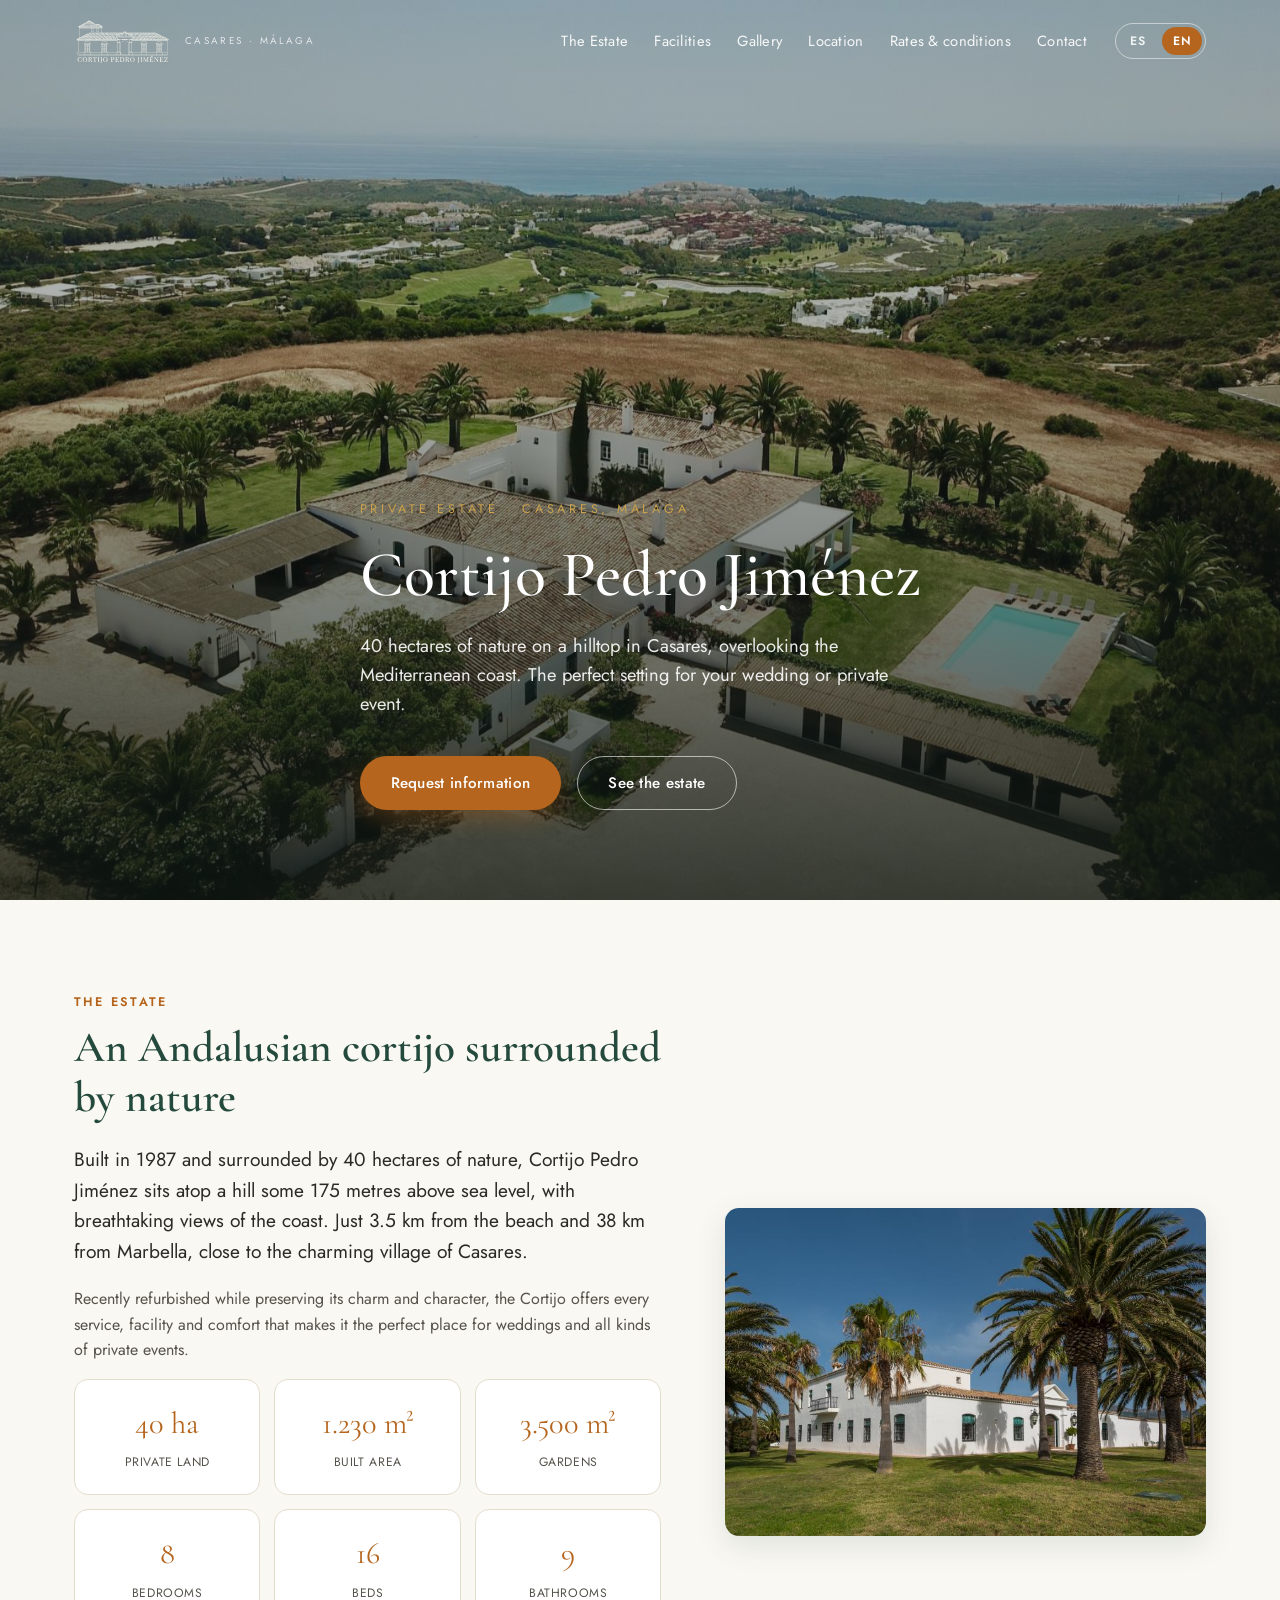
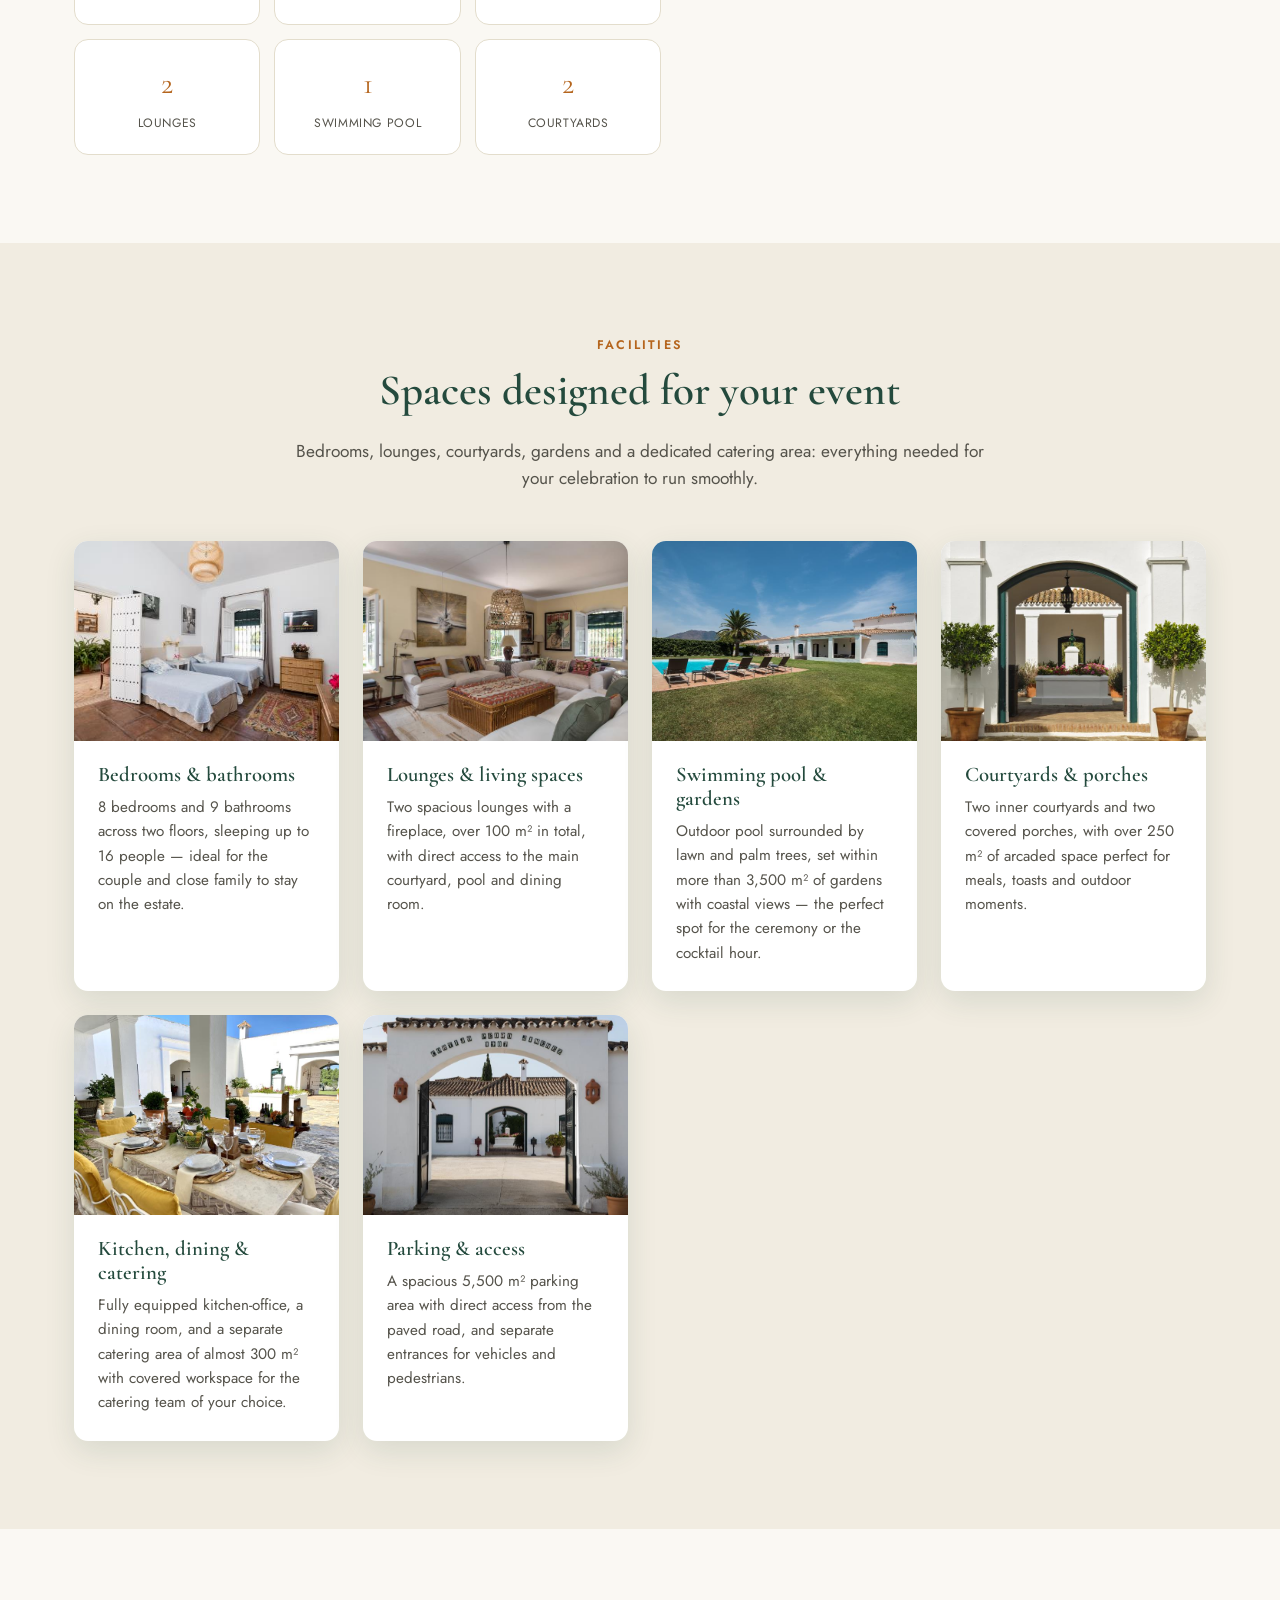
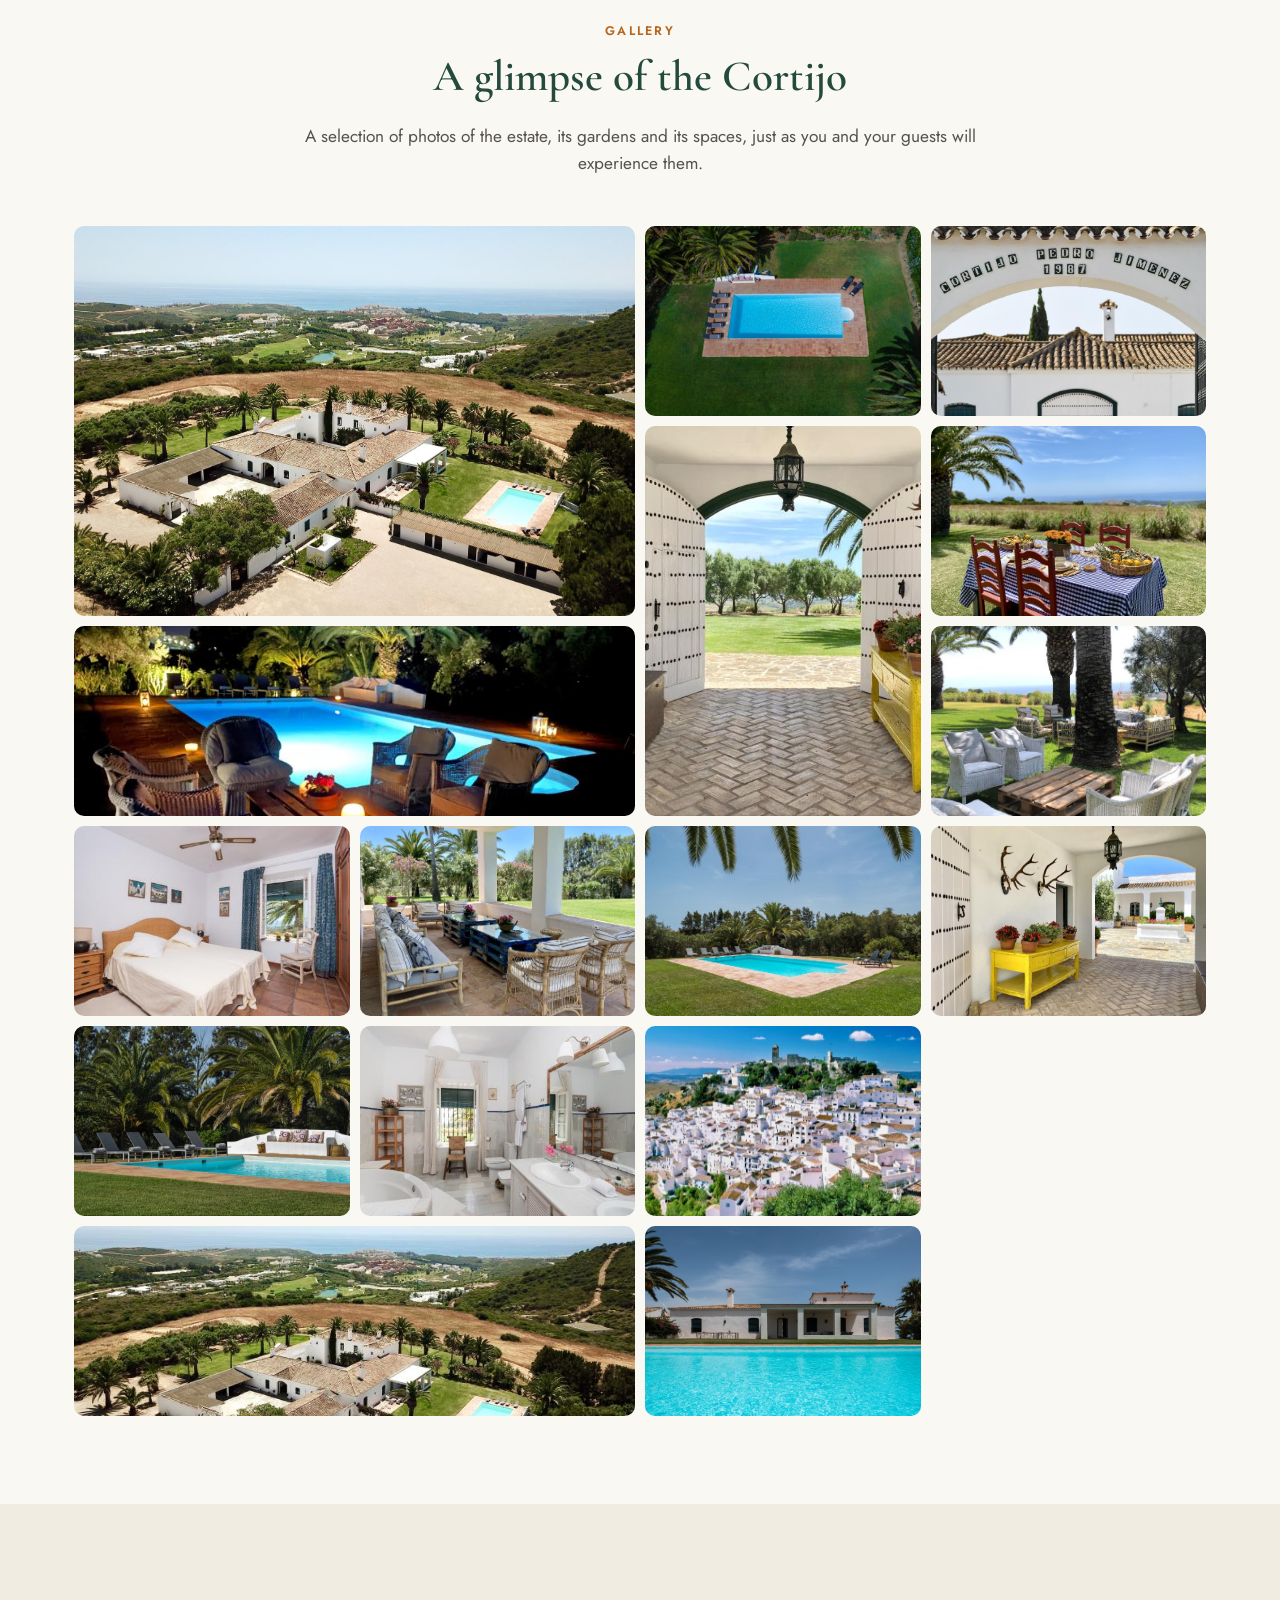
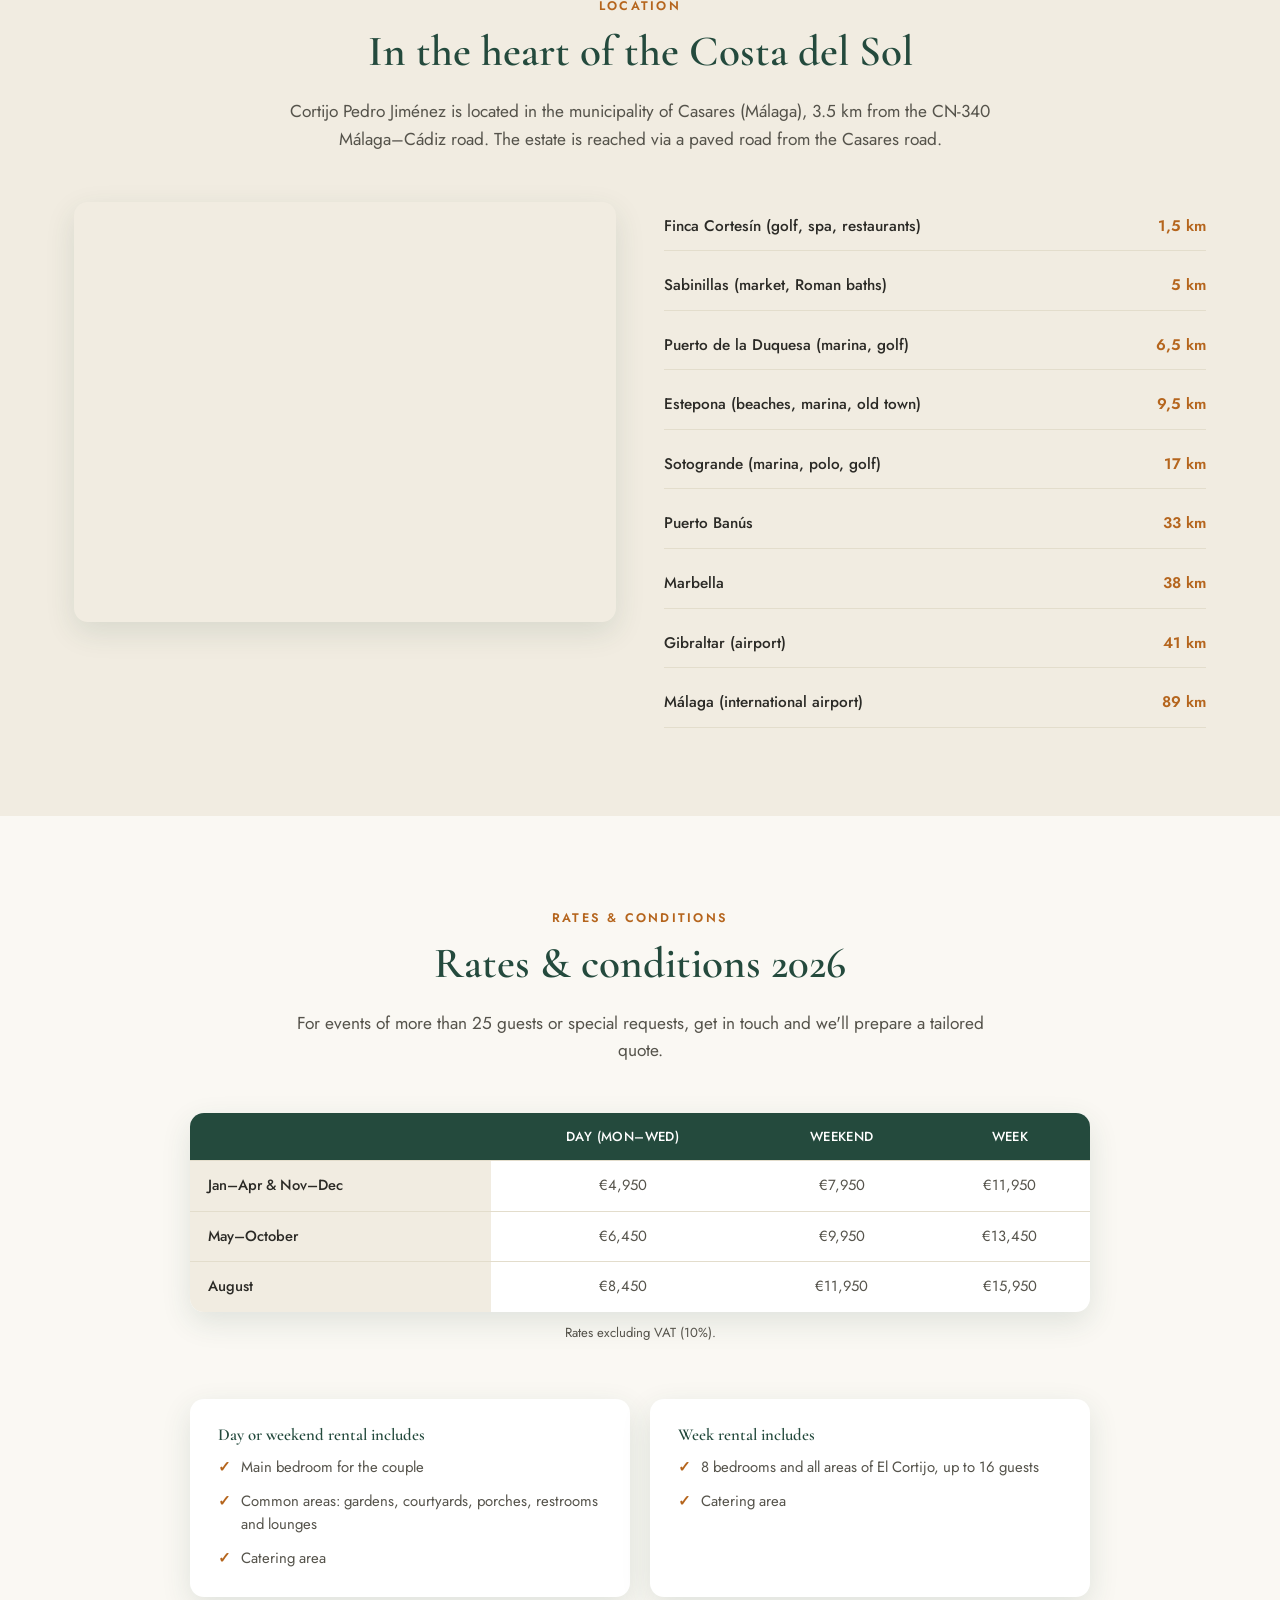
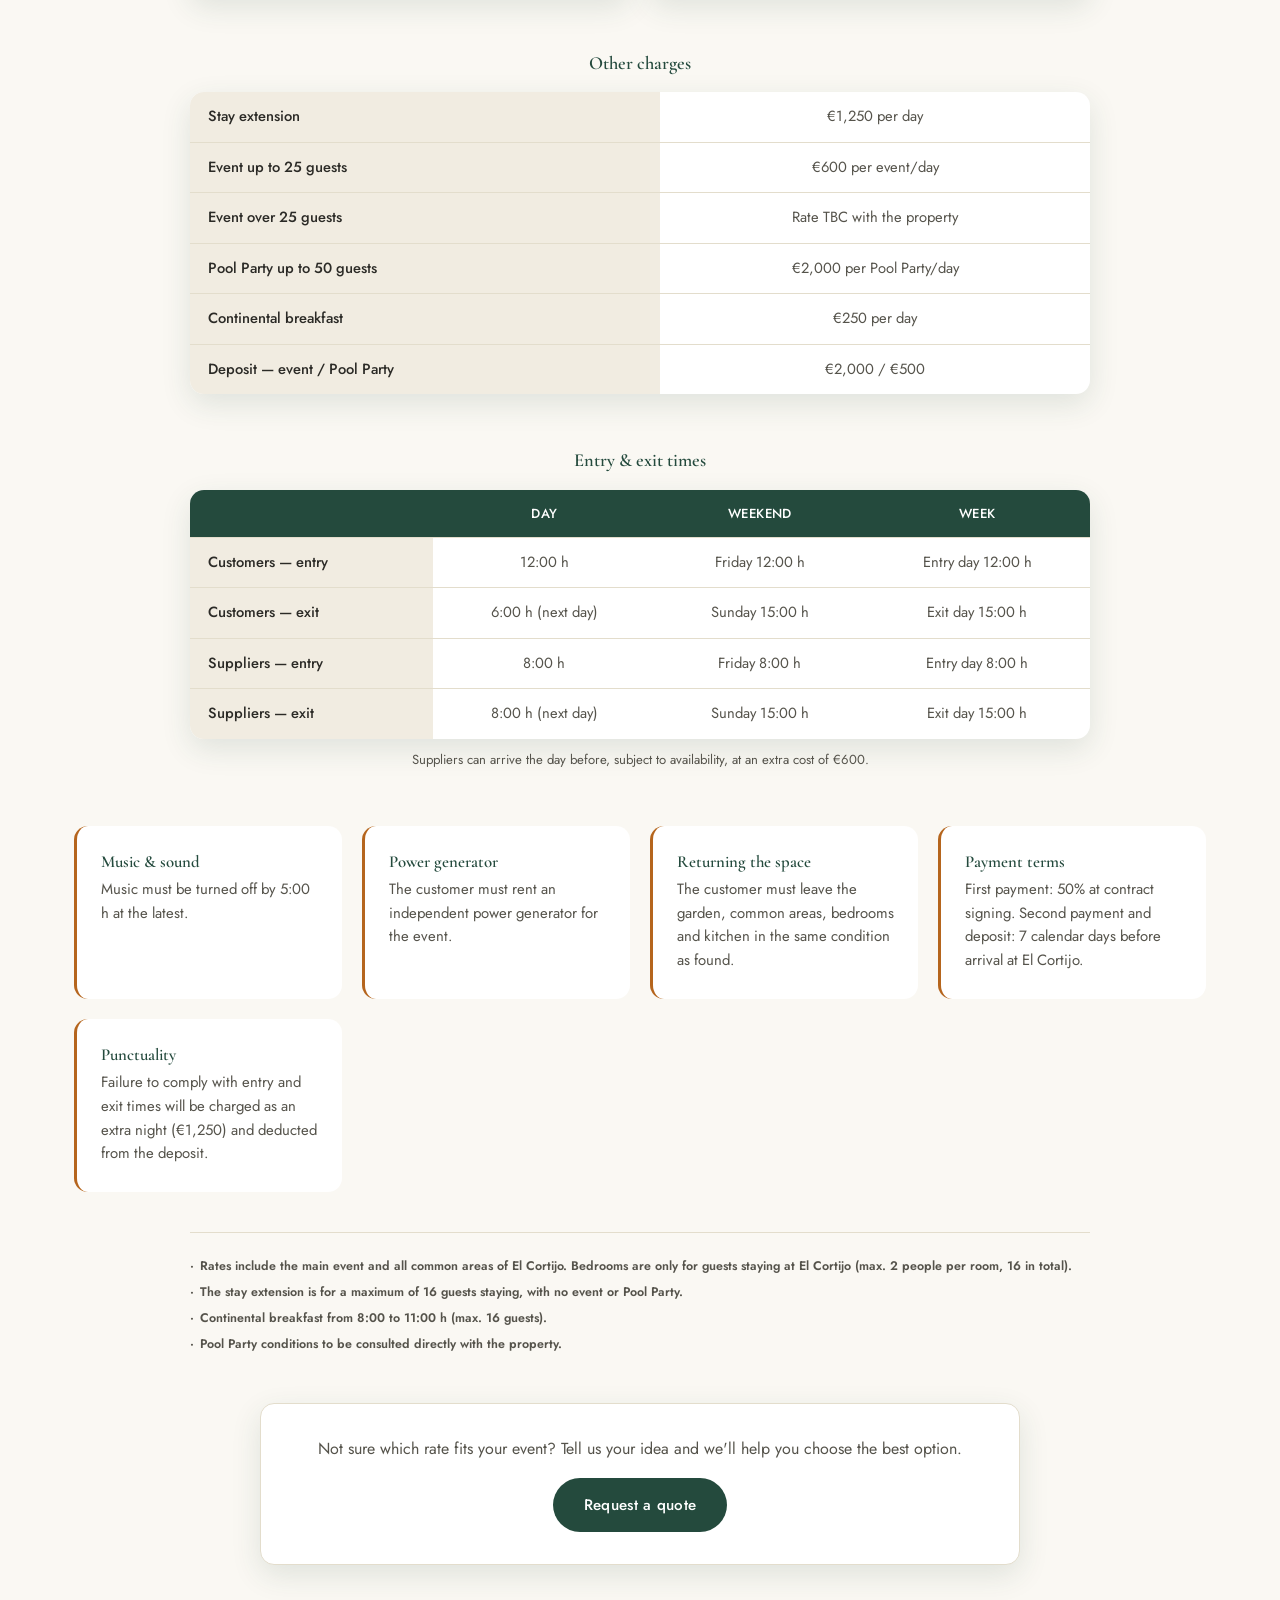
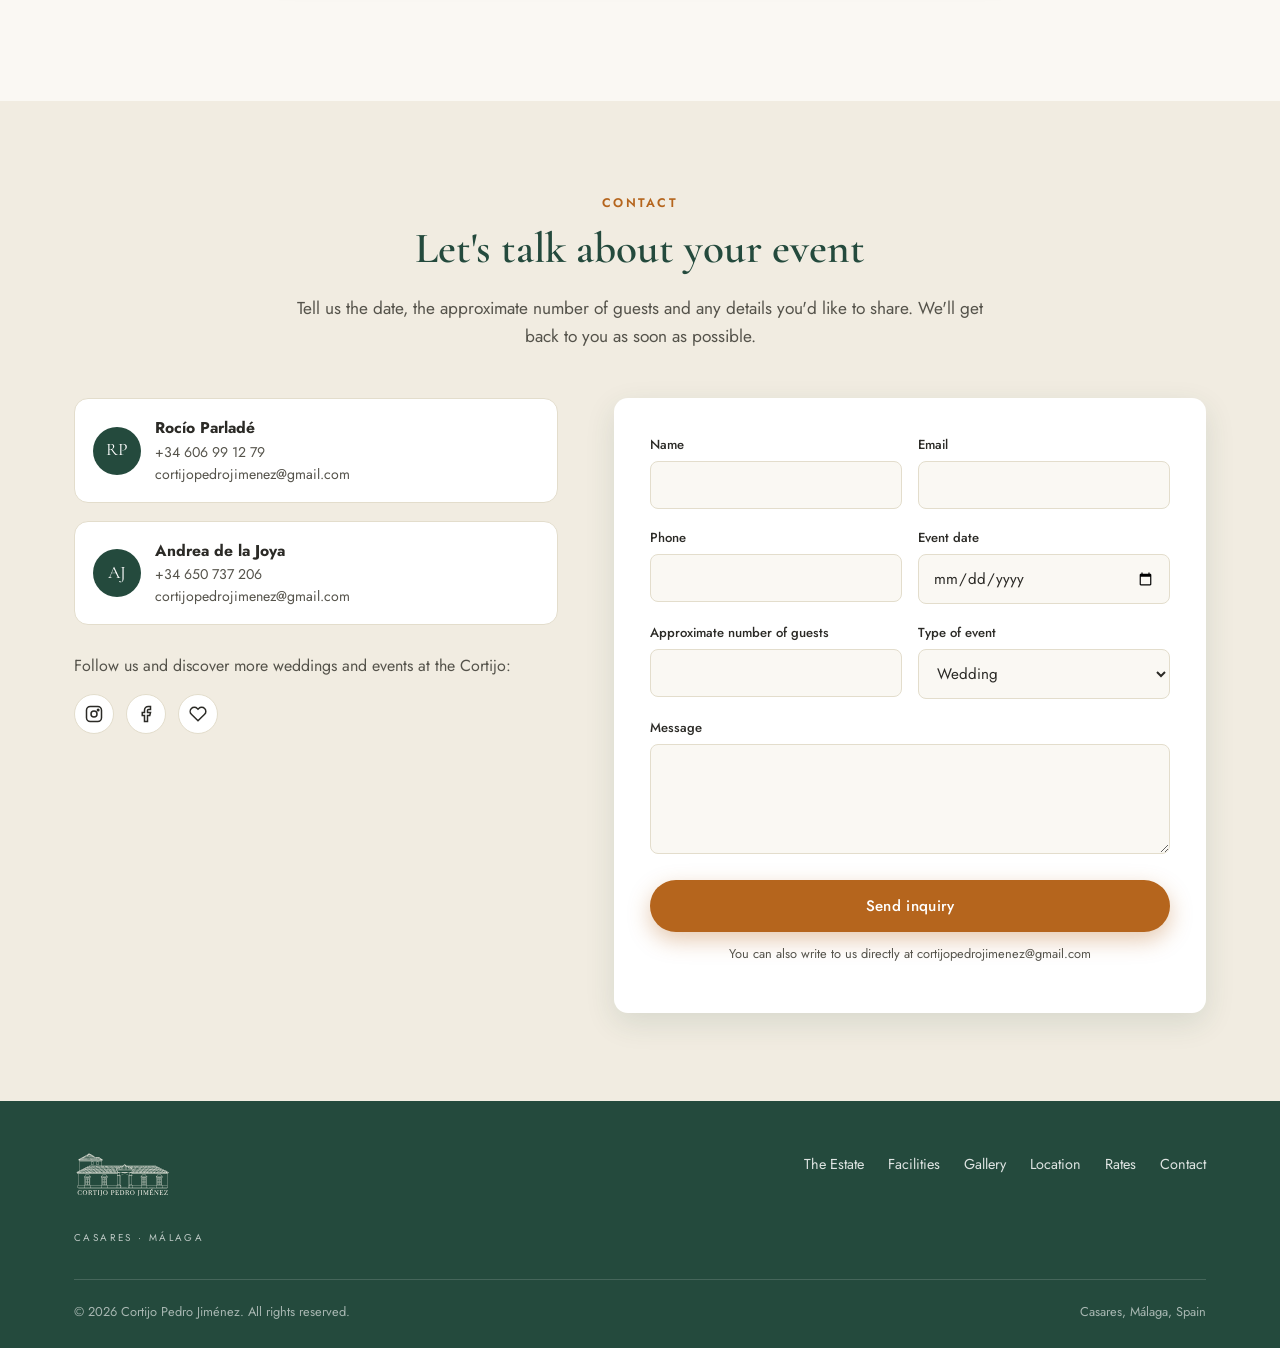
==== commit 5166e0bc: "Remove availability/booking section, keep site purely informational The property owners don't want a" ====
--- a/index.html
+++ b/index.html
@@ -205,21 +205,7 @@
   </div>
 </section>
 
-<section class="section" id="disponibilidad">
-  <div class="container">
-    <div class="availability-box">
-      <span class="eyebrow" style="color:#e8d9a8" data-es="Disponibilidad" data-en="Availability">Disponibilidad</span>
-      <h2 data-es="Consulta la disponibilidad de tu fecha" data-en="Check availability for your date">Consulta la disponibilidad de tu fecha</h2>
-      <p data-es="Escríbenos con la fecha que tienes en mente y el número aproximado de invitados, y te confirmaremos la disponibilidad y te acompañaremos en todo el proceso." data-en="Send us the date you have in mind and the approximate number of guests, and we'll confirm availability and guide you through the whole process.">Escríbenos con la fecha que tienes en mente y el número aproximado de invitados, y te confirmaremos la disponibilidad y te acompañaremos en todo el proceso.</p>
-      <div class="availability-actions">
-        <a href="#contacto" class="btn btn--primary" data-es="Consultar fecha" data-en="Check my date">Consultar fecha</a>
-        <a href="https://wa.me/34606991279" class="btn btn--outline" target="_blank" rel="noopener" data-es="Escribir por WhatsApp" data-en="Message us on WhatsApp">Escribir por WhatsApp</a>
-      </div>
-    </div>
-  </div>
-</section>
-
-<section class="section section--alt" id="condiciones">
+<section class="section" id="condiciones">
   <div class="container">
     <div class="section-head">
       <span class="eyebrow" data-es="Tarifas y condiciones" data-en="Rates &amp; conditions">Tarifas y condiciones</span>
@@ -371,7 +357,7 @@
   </div>
 </section>
 
-<section class="section" id="contacto">
+<section class="section section--alt" id="contacto">
   <div class="container">
     <div class="section-head">
       <span class="eyebrow" data-es="Contacto" data-en="Contact">Contacto</span>
@@ -415,7 +401,7 @@
       </div>
 
       <form class="contact-form" id="contactForm">
-        <input type="hidden" name="access_key" value="REEMPLAZA_CON_TU_ACCESS_KEY_DE_WEB3FORMS">
+        <input type="hidden" name="access_key" value="23843d4d-1847-410c-af29-7fda3f01de25">
         <input type="hidden" name="subject" value="Nueva consulta desde la web — Cortijo Pedro Jiménez">
         <input type="checkbox" name="botcheck" style="display:none" tabindex="-1" autocomplete="off">
 
--- a/assets/css/style.css
+++ b/assets/css/style.css
@@ -548,29 +548,6 @@
   white-space: nowrap;
 }
 
-/* ---------- Disponibilidad ---------- */
-
-.availability-box {
-  background: var(--color-green);
-  color: #fff;
-  border-radius: var(--radius);
-  padding: 56px;
-  text-align: center;
-  max-width: 820px;
-  margin: 0 auto;
-}
-
-.availability-box h2 { color: #fff; }
-.availability-box p { color: rgba(255,255,255,0.85); }
-
-.availability-actions {
-  display: flex;
-  gap: 16px;
-  justify-content: center;
-  flex-wrap: wrap;
-  margin-top: 28px;
-}
-
 /* ---------- Tarifas / Condiciones ---------- */
 
 .pricing-note {
@@ -983,7 +960,6 @@
 @media (max-width: 620px) {
   .section { padding: 64px 0; }
   .stat-grid { grid-template-columns: repeat(2, 1fr); }
-  .availability-box { padding: 36px 22px; }
   .contact-form { padding: 26px; }
   .footer-bottom { flex-direction: column; }
 }
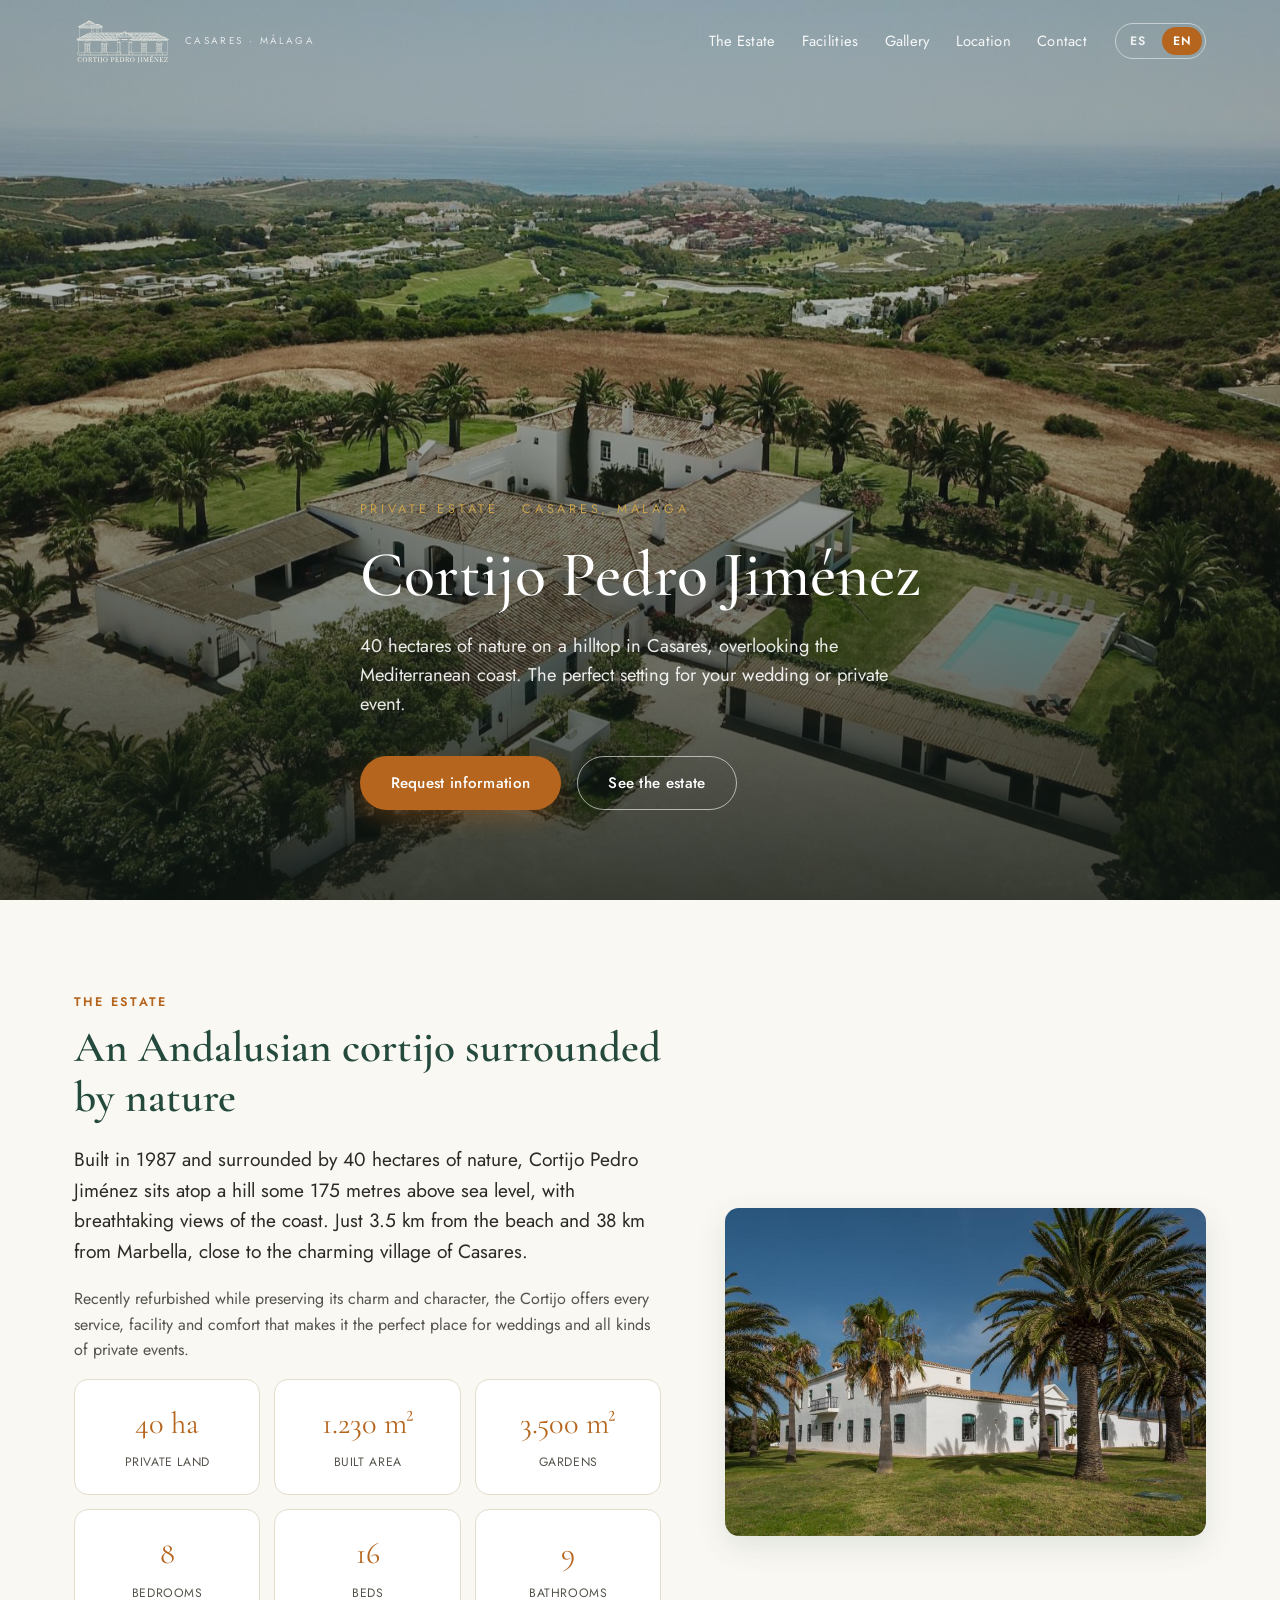
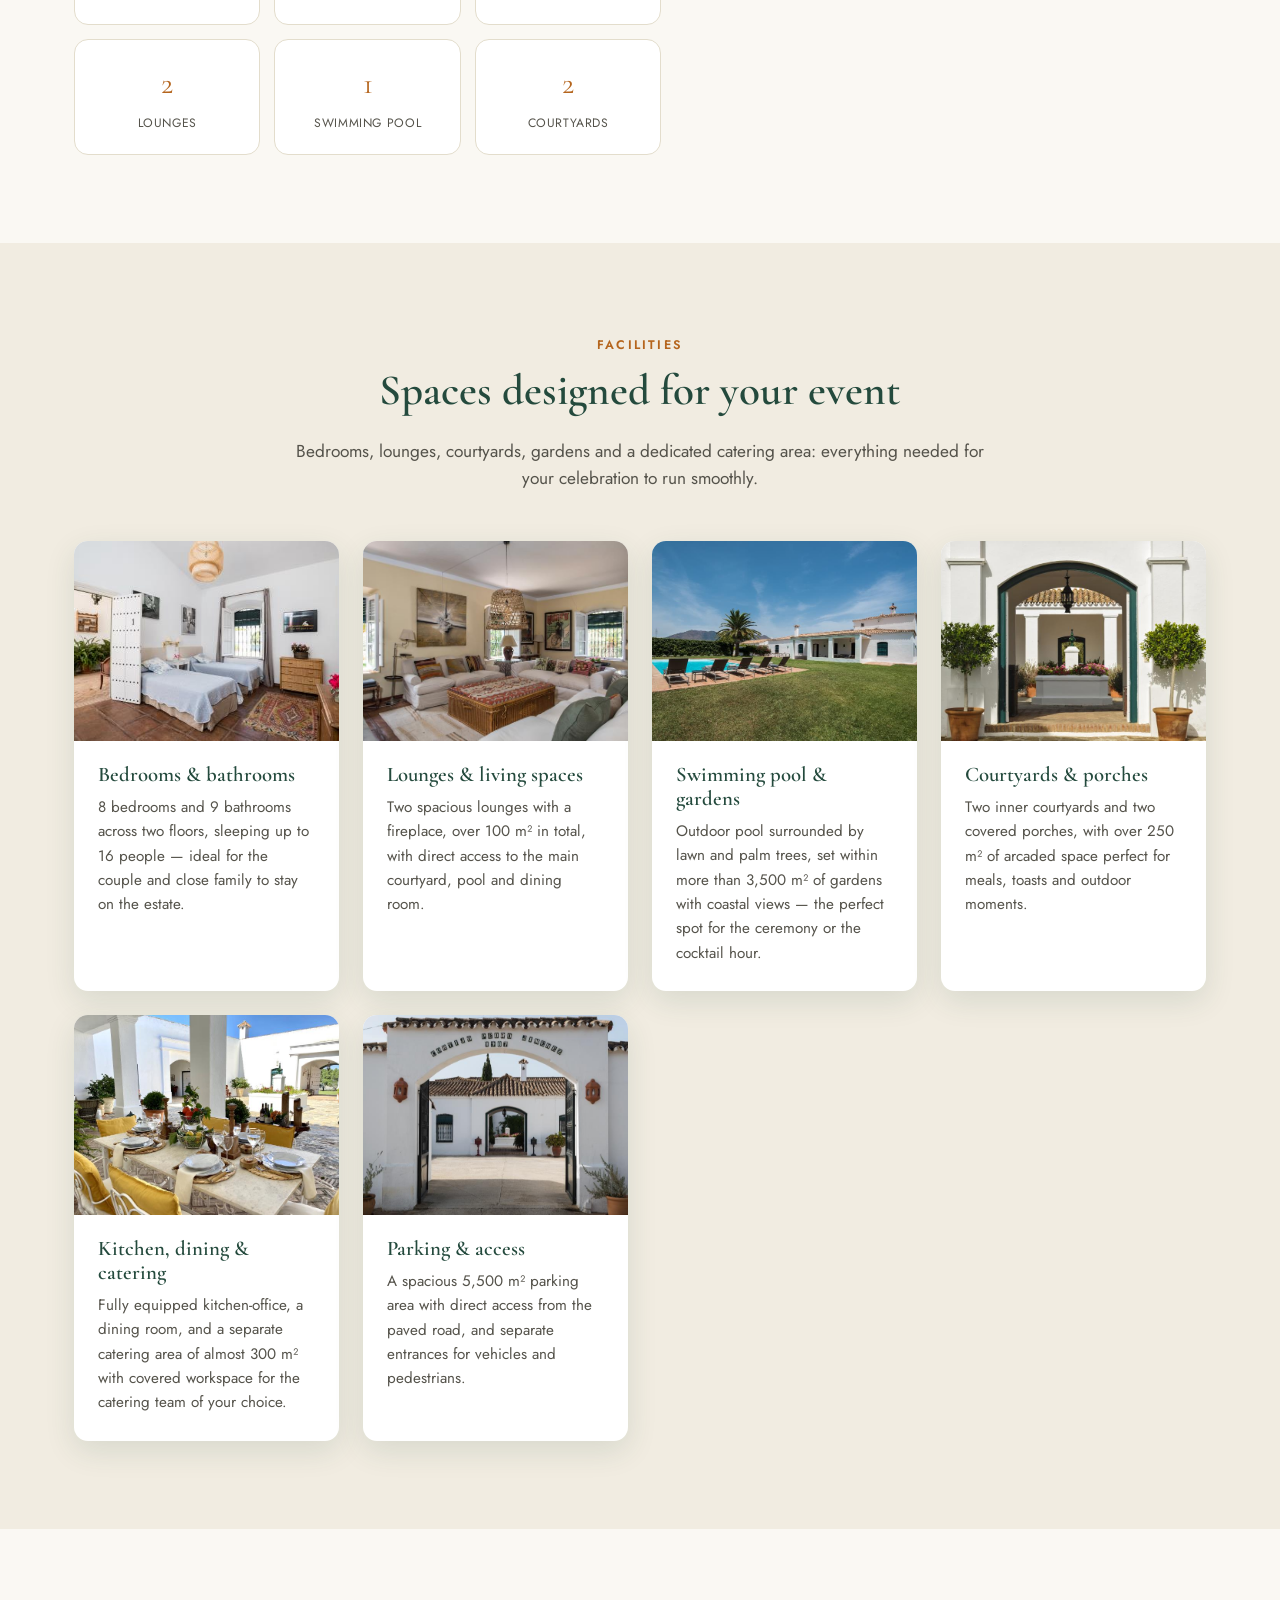
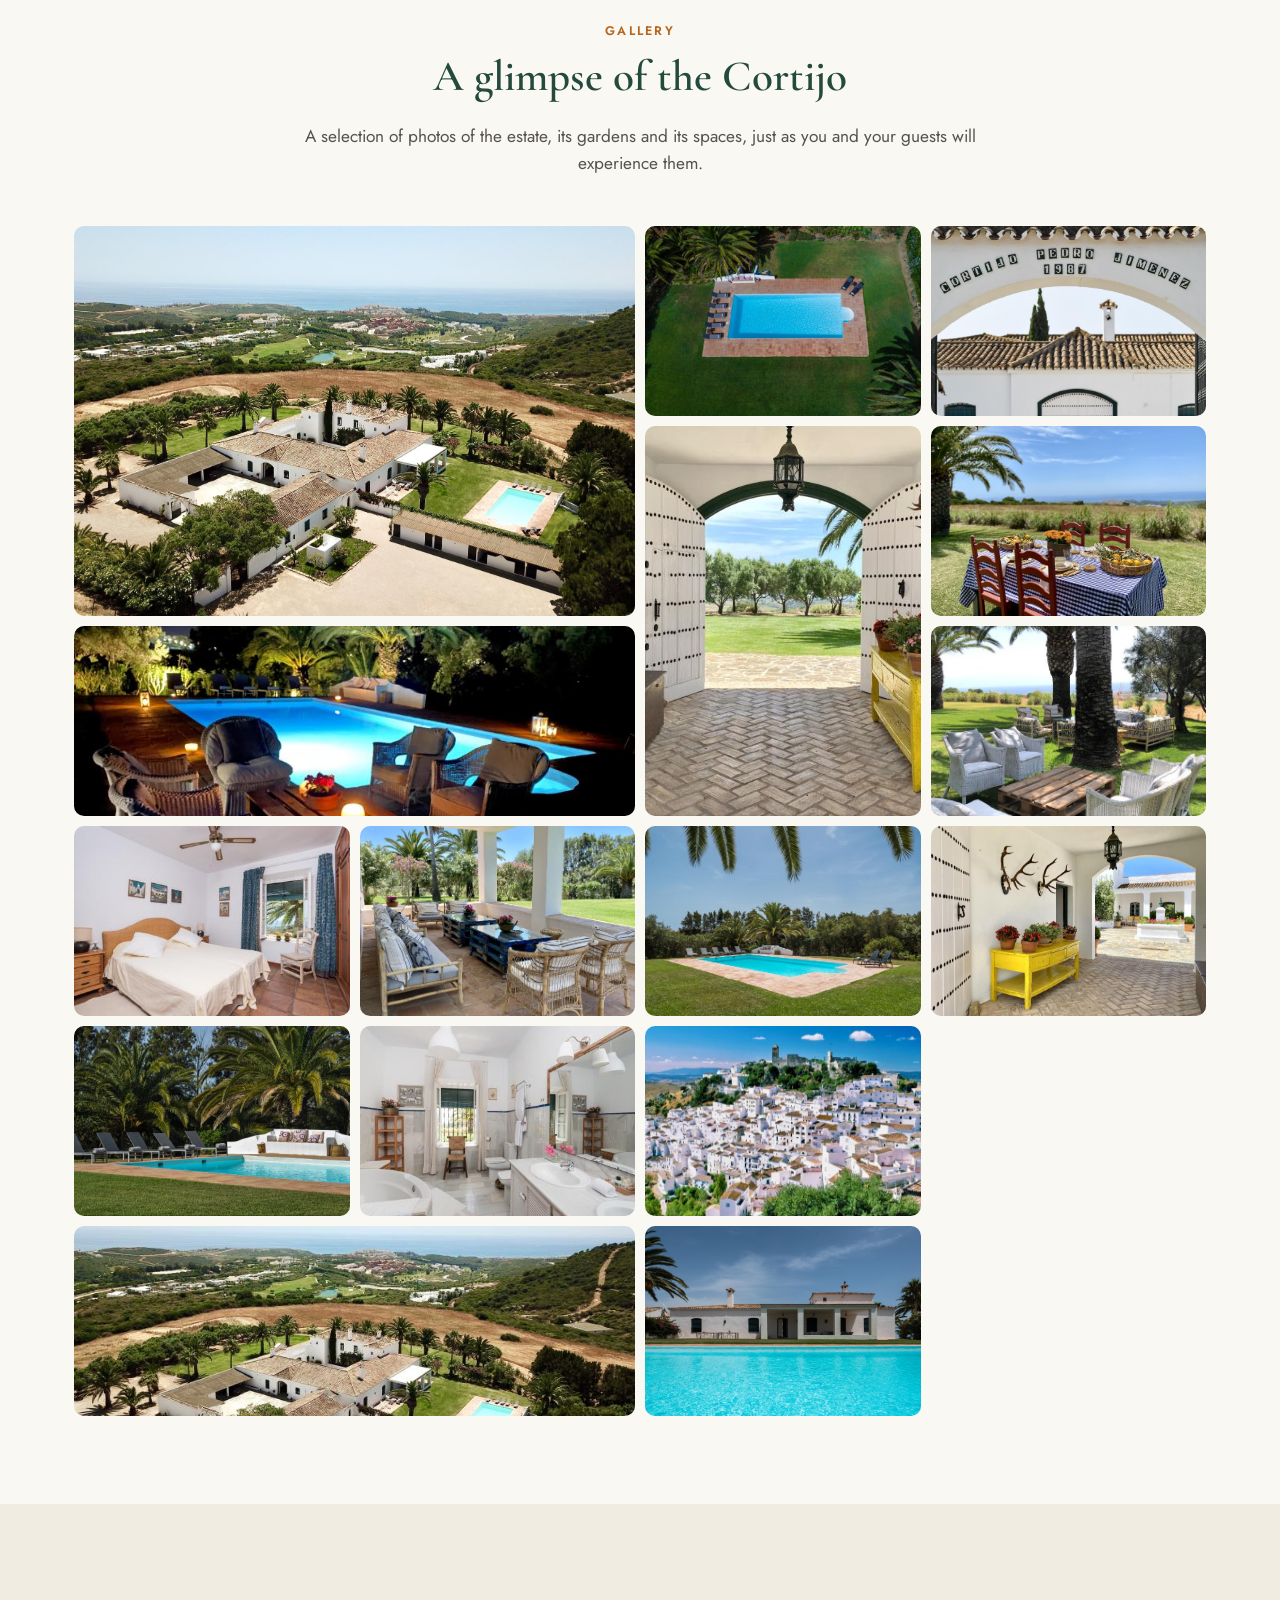
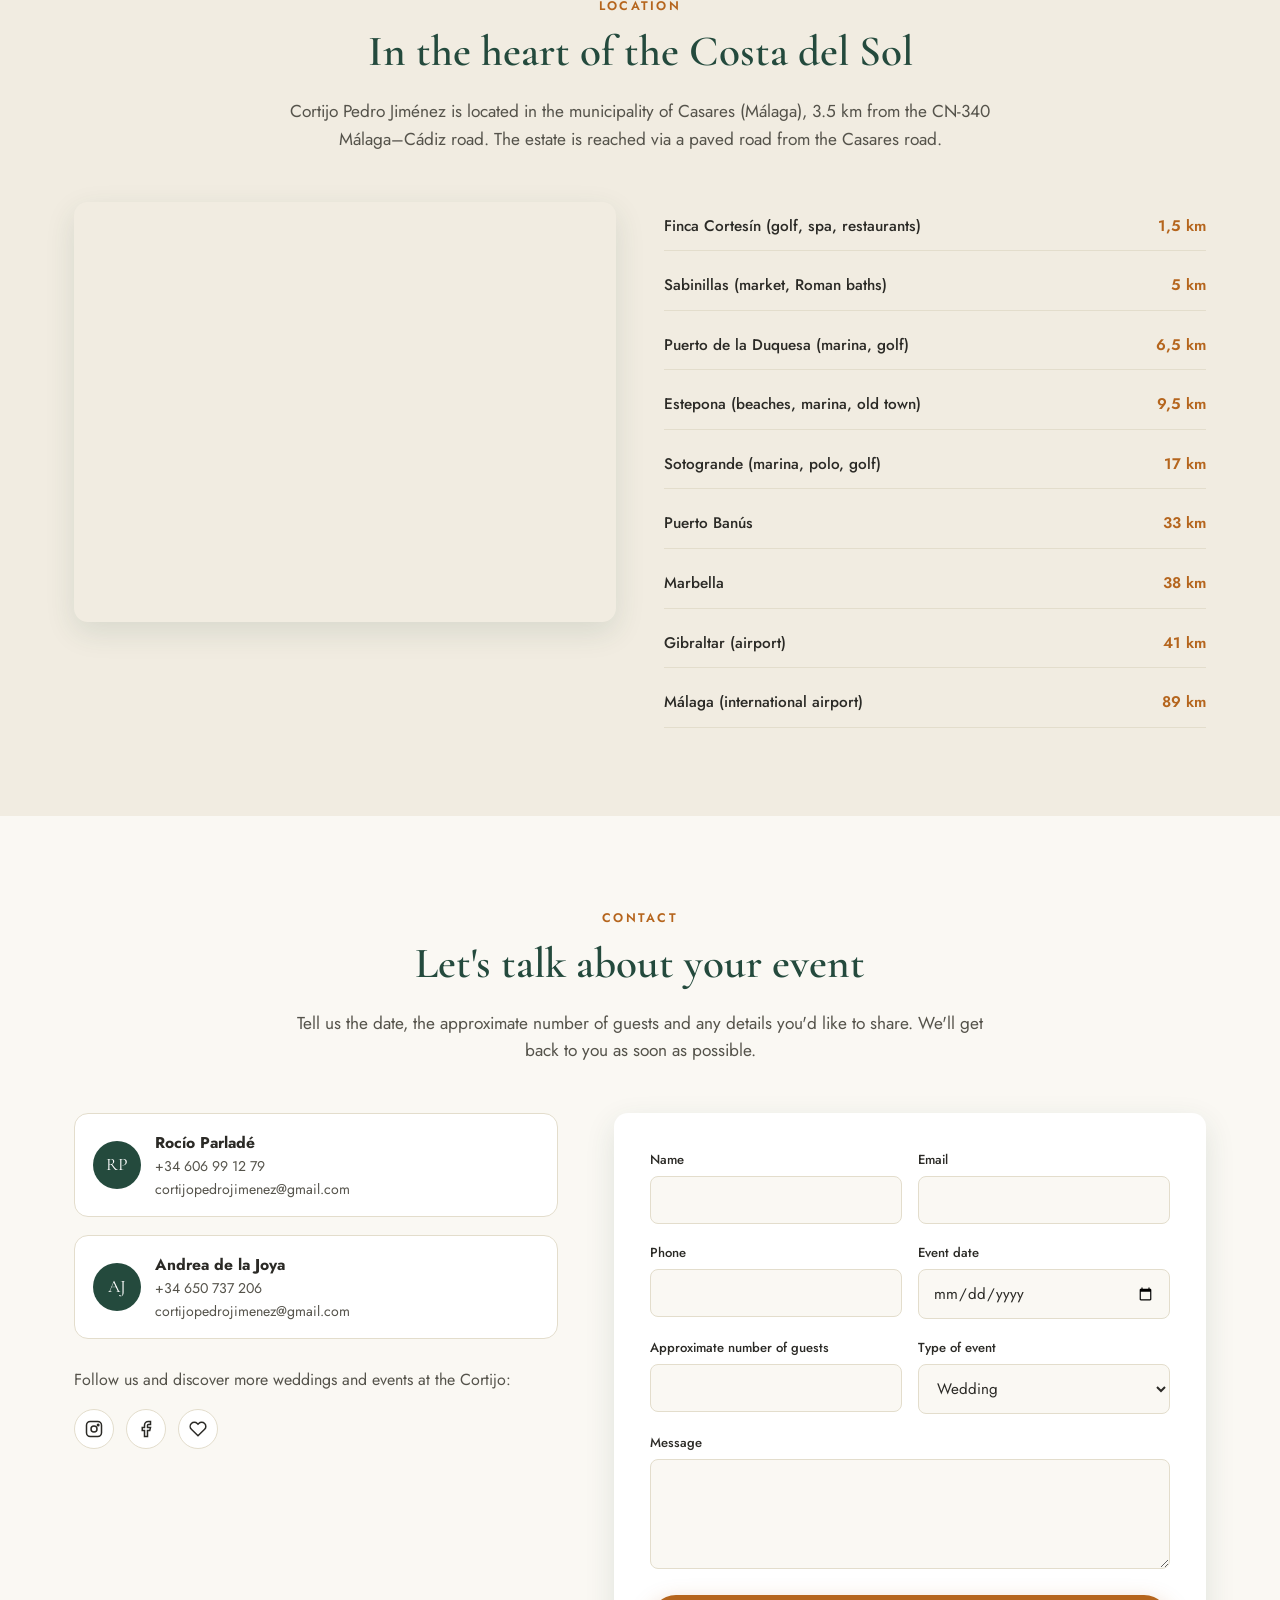
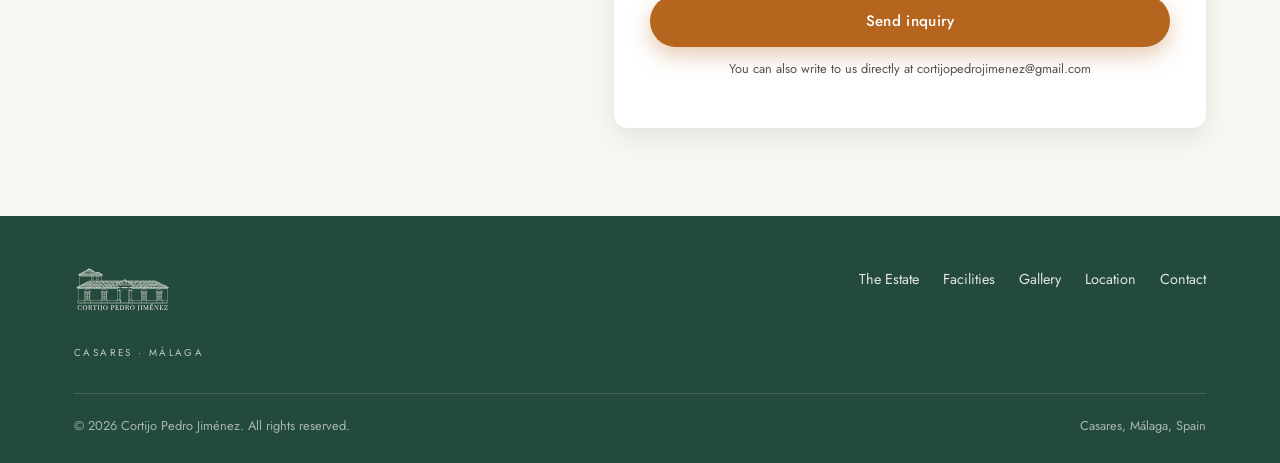
==== commit 4dcda0cc: "Temporarily remove the Rates & conditions section from the site Drops the section and its nav/footer" ====
--- a/index.html
+++ b/index.html
@@ -31,7 +31,6 @@
           <li><a href="#instalaciones" data-es="Instalaciones" data-en="Facilities">Instalaciones</a></li>
           <li><a href="#galeria" data-es="Galería" data-en="Gallery">Galería</a></li>
           <li><a href="#ubicacion" data-es="Ubicación" data-en="Location">Ubicación</a></li>
-          <li><a href="#condiciones" data-es="Tarifas y condiciones" data-en="Rates &amp; conditions">Tarifas y condiciones</a></li>
           <li><a href="#contacto" data-es="Contacto" data-en="Contact">Contacto</a></li>
         </ul>
         <div class="lang-switch" id="langSwitch">
@@ -205,159 +204,7 @@
   </div>
 </section>
 
-<section class="section" id="condiciones">
-  <div class="container">
-    <div class="section-head">
-      <span class="eyebrow" data-es="Tarifas y condiciones" data-en="Rates &amp; conditions">Tarifas y condiciones</span>
-      <h2 data-es="Tarifas y condiciones 2026" data-en="Rates &amp; conditions 2026">Tarifas y condiciones 2026</h2>
-      <p data-es="Para eventos de más de 25 invitados o peticiones especiales, contáctanos y te preparamos un presupuesto a medida." data-en="For events of more than 25 guests or special requests, get in touch and we'll prepare a tailored quote.">Para eventos de más de 25 invitados o peticiones especiales, contáctanos y te preparamos un presupuesto a medida.</p>
-    </div>
-
-    <div class="rates-block">
-      <div class="table-wrap">
-        <table class="data-table">
-          <thead>
-            <tr>
-              <th></th>
-              <th data-es="Día (lun–mié)" data-en="Day (Mon–Wed)">Día (lun–mié)</th>
-              <th data-es="Fin de semana" data-en="Weekend">Fin de semana</th>
-              <th data-es="Semana" data-en="Week">Semana</th>
-            </tr>
-          </thead>
-          <tbody>
-            <tr>
-              <th data-es="Ene–abr y nov–dic" data-en="Jan–Apr &amp; Nov–Dec">Ene–abr y nov–dic</th>
-              <td data-es="4.950 €" data-en="€4,950">4.950 €</td><td data-es="7.950 €" data-en="€7,950">7.950 €</td><td data-es="11.950 €" data-en="€11,950">11.950 €</td>
-            </tr>
-            <tr>
-              <th data-es="Mayo–octubre" data-en="May–October">Mayo–octubre</th>
-              <td data-es="6.450 €" data-en="€6,450">6.450 €</td><td data-es="9.950 €" data-en="€9,950">9.950 €</td><td data-es="13.450 €" data-en="€13,450">13.450 €</td>
-            </tr>
-            <tr>
-              <th data-es="Agosto" data-en="August">Agosto</th>
-              <td data-es="8.450 €" data-en="€8,450">8.450 €</td><td data-es="11.950 €" data-en="€11,950">11.950 €</td><td data-es="15.950 €" data-en="€15,950">15.950 €</td>
-            </tr>
-          </tbody>
-        </table>
-      </div>
-      <p class="table-note" data-es="Tarifas sin IVA (10%)." data-en="Rates excluding VAT (10%).">Tarifas sin IVA (10%).</p>
-    </div>
-
-    <div class="include-grid">
-      <div class="include-card">
-        <h3 data-es="El alquiler por día o fin de semana incluye" data-en="Day or weekend rental includes">El alquiler por día o fin de semana incluye</h3>
-        <ul>
-          <li data-es="Dormitorio principal para la pareja" data-en="Main bedroom for the couple">Dormitorio principal para la pareja</li>
-          <li data-es="Zonas comunes: jardines, patios, porches, aseos y salones" data-en="Common areas: gardens, courtyards, porches, restrooms and lounges">Zonas comunes: jardines, patios, porches, aseos y salones</li>
-          <li data-es="Zona de catering" data-en="Catering area">Zona de catering</li>
-        </ul>
-      </div>
-      <div class="include-card">
-        <h3 data-es="El alquiler por semana incluye" data-en="Week rental includes">El alquiler por semana incluye</h3>
-        <ul>
-          <li data-es="8 dormitorios y todas las zonas de El Cortijo, hasta 16 invitados" data-en="8 bedrooms and all areas of El Cortijo, up to 16 guests">8 dormitorios y todas las zonas de El Cortijo, hasta 16 invitados</li>
-          <li data-es="Zona de catering" data-en="Catering area">Zona de catering</li>
-        </ul>
-      </div>
-    </div>
-
-    <div class="rates-block">
-      <h3 data-es="Otros conceptos" data-en="Other charges">Otros conceptos</h3>
-      <div class="table-wrap">
-        <table class="data-table">
-          <tbody>
-            <tr><th data-es="Ampliación de estancia" data-en="Stay extension">Ampliación de estancia</th><td data-es="1.250 € por día" data-en="€1,250 per day">1.250 € por día</td></tr>
-            <tr><th data-es="Evento hasta 25 invitados" data-en="Event up to 25 guests">Evento hasta 25 invitados</th><td data-es="600 € por evento/día" data-en="€600 per event/day">600 € por evento/día</td></tr>
-            <tr><th data-es="Evento de más de 25 invitados" data-en="Event over 25 guests">Evento de más de 25 invitados</th><td data-es="A consultar con la propiedad" data-en="Rate TBC with the property">A consultar con la propiedad</td></tr>
-            <tr><th data-es="Pool Party hasta 50 invitados" data-en="Pool Party up to 50 guests">Pool Party hasta 50 invitados</th><td data-es="2.000 € por Pool Party/día" data-en="€2,000 per Pool Party/day">2.000 € por Pool Party/día</td></tr>
-            <tr><th data-es="Desayuno continental" data-en="Continental breakfast">Desayuno continental</th><td data-es="250 € por día" data-en="€250 per day">250 € por día</td></tr>
-            <tr><th data-es="Fianza — evento / Pool Party" data-en="Deposit — event / Pool Party">Fianza — evento / Pool Party</th><td data-es="2.000 € / 500 €" data-en="€2,000 / €500">2.000 € / 500 €</td></tr>
-          </tbody>
-        </table>
-      </div>
-    </div>
-
-    <div class="rates-block">
-      <h3 data-es="Horarios de entrada y salida" data-en="Entry &amp; exit times">Horarios de entrada y salida</h3>
-      <div class="table-wrap">
-        <table class="data-table">
-          <thead>
-            <tr>
-              <th></th>
-              <th data-es="Día" data-en="Day">Día</th>
-              <th data-es="Fin de semana" data-en="Weekend">Fin de semana</th>
-              <th data-es="Semana" data-en="Week">Semana</th>
-            </tr>
-          </thead>
-          <tbody>
-            <tr>
-              <th data-es="Clientes — entrada" data-en="Customers — entry">Clientes — entrada</th>
-              <td>12:00 h</td>
-              <td data-es="Viernes 12:00 h" data-en="Friday 12:00 h">Viernes 12:00 h</td>
-              <td data-es="Día de llegada 12:00 h" data-en="Entry day 12:00 h">Día de llegada 12:00 h</td>
-            </tr>
-            <tr>
-              <th data-es="Clientes — salida" data-en="Customers — exit">Clientes — salida</th>
-              <td data-es="6:00 h (día sig.)" data-en="6:00 h (next day)">6:00 h (día sig.)</td>
-              <td data-es="Domingo 15:00 h" data-en="Sunday 15:00 h">Domingo 15:00 h</td>
-              <td data-es="Día de salida 15:00 h" data-en="Exit day 15:00 h">Día de salida 15:00 h</td>
-            </tr>
-            <tr>
-              <th data-es="Proveedores — entrada" data-en="Suppliers — entry">Proveedores — entrada</th>
-              <td>8:00 h</td>
-              <td data-es="Viernes 8:00 h" data-en="Friday 8:00 h">Viernes 8:00 h</td>
-              <td data-es="Día de llegada 8:00 h" data-en="Entry day 8:00 h">Día de llegada 8:00 h</td>
-            </tr>
-            <tr>
-              <th data-es="Proveedores — salida" data-en="Suppliers — exit">Proveedores — salida</th>
-              <td data-es="8:00 h (día sig.)" data-en="8:00 h (next day)">8:00 h (día sig.)</td>
-              <td data-es="Domingo 15:00 h" data-en="Sunday 15:00 h">Domingo 15:00 h</td>
-              <td data-es="Día de salida 15:00 h" data-en="Exit day 15:00 h">Día de salida 15:00 h</td>
-            </tr>
-          </tbody>
-        </table>
-      </div>
-      <p class="table-note" data-es="Los proveedores pueden llegar el día anterior, sujeto a disponibilidad, con un coste adicional de 600 €." data-en="Suppliers can arrive the day before, subject to availability, at an extra cost of €600.">Los proveedores pueden llegar el día anterior, sujeto a disponibilidad, con un coste adicional de 600 €.</p>
-    </div>
-
-    <div class="conditions-grid">
-      <div class="condition-item">
-        <h3 data-es="Música y sonido" data-en="Music &amp; sound">Música y sonido</h3>
-        <p data-es="La música debe apagarse como máximo a las 5:00 h." data-en="Music must be turned off by 5:00 h at the latest.">La música debe apagarse como máximo a las 5:00 h.</p>
-      </div>
-      <div class="condition-item">
-        <h3 data-es="Generador eléctrico" data-en="Power generator">Generador eléctrico</h3>
-        <p data-es="El cliente debe contratar un generador eléctrico independiente para el evento." data-en="The customer must rent an independent power generator for the event.">El cliente debe contratar un generador eléctrico independiente para el evento.</p>
-      </div>
-      <div class="condition-item">
-        <h3 data-es="Devolución del espacio" data-en="Returning the space">Devolución del espacio</h3>
-        <p data-es="El cliente debe dejar el jardín, las zonas comunes, los dormitorios y la cocina en las mismas condiciones en que los encontró." data-en="The customer must leave the garden, common areas, bedrooms and kitchen in the same condition as found.">El cliente debe dejar el jardín, las zonas comunes, los dormitorios y la cocina en las mismas condiciones en que los encontró.</p>
-      </div>
-      <div class="condition-item">
-        <h3 data-es="Forma de pago" data-en="Payment terms">Forma de pago</h3>
-        <p data-es="Primer pago: 50% a la firma del contrato. Segundo pago y fianza: 7 días naturales antes de la llegada a El Cortijo." data-en="First payment: 50% at contract signing. Second payment and deposit: 7 calendar days before arrival at El Cortijo.">Primer pago: 50% a la firma del contrato. Segundo pago y fianza: 7 días naturales antes de la llegada a El Cortijo.</p>
-      </div>
-      <div class="condition-item">
-        <h3 data-es="Puntualidad" data-en="Punctuality">Puntualidad</h3>
-        <p data-es="El incumplimiento de los horarios de entrada y salida se cobrará como noche adicional (1.250 €) y se descontará de la fianza." data-en="Failure to comply with entry and exit times will be charged as an extra night (€1,250) and deducted from the deposit.">El incumplimiento de los horarios de entrada y salida se cobrará como noche adicional (1.250 €) y se descontará de la fianza.</p>
-      </div>
-    </div>
-
-    <ul class="footnotes">
-      <li><span>·</span><span data-es="Las tarifas incluyen el evento principal y todas las zonas comunes de El Cortijo. Los dormitorios son solo para los invitados alojados en El Cortijo (máx. 2 personas por habitación, 16 en total)." data-en="Rates include the main event and all common areas of El Cortijo. Bedrooms are only for guests staying at El Cortijo (max. 2 people per room, 16 in total).">Las tarifas incluyen el evento principal y todas las zonas comunes de El Cortijo. Los dormitorios son solo para los invitados alojados en El Cortijo (máx. 2 personas por habitación, 16 en total).</span></li>
-      <li><span>·</span><span data-es="La ampliación de estancia es para un máximo de 16 invitados alojados, sin evento ni Pool Party." data-en="The stay extension is for a maximum of 16 guests staying, with no event or Pool Party.">La ampliación de estancia es para un máximo de 16 invitados alojados, sin evento ni Pool Party.</span></li>
-      <li><span>·</span><span data-es="Desayuno continental de 8:00 a 11:00 h (máx. 16 invitados)." data-en="Continental breakfast from 8:00 to 11:00 h (max. 16 guests).">Desayuno continental de 8:00 a 11:00 h (máx. 16 invitados).</span></li>
-      <li><span>·</span><span data-es="Las condiciones del Pool Party se consultan directamente con la propiedad." data-en="Pool Party conditions to be consulted directly with the property.">Las condiciones del Pool Party se consultan directamente con la propiedad.</span></li>
-    </ul>
-
-    <div class="pricing-note" style="margin-top:48px">
-      <p data-es="¿Tienes dudas sobre qué tarifa se ajusta a tu evento? Cuéntanos tu idea y te ayudamos a elegir la mejor opción." data-en="Not sure which rate fits your event? Tell us your idea and we'll help you choose the best option.">¿Tienes dudas sobre qué tarifa se ajusta a tu evento? Cuéntanos tu idea y te ayudamos a elegir la mejor opción.</p>
-      <a href="#contacto" class="btn btn--dark" data-es="Solicitar presupuesto" data-en="Request a quote">Solicitar presupuesto</a>
-    </div>
-  </div>
-</section>
-
-<section class="section section--alt" id="contacto">
+<section class="section" id="contacto">
   <div class="container">
     <div class="section-head">
       <span class="eyebrow" data-es="Contacto" data-en="Contact">Contacto</span>
@@ -467,7 +314,6 @@
         <li><a href="#instalaciones" data-es="Instalaciones" data-en="Facilities">Instalaciones</a></li>
         <li><a href="#galeria" data-es="Galería" data-en="Gallery">Galería</a></li>
         <li><a href="#ubicacion" data-es="Ubicación" data-en="Location">Ubicación</a></li>
-        <li><a href="#condiciones" data-es="Tarifas" data-en="Rates">Tarifas</a></li>
         <li><a href="#contacto" data-es="Contacto" data-en="Contact">Contacto</a></li>
       </ul>
     </div>
--- a/assets/css/style.css
+++ b/assets/css/style.css
@@ -170,6 +170,7 @@
   gap: 14px;
   text-decoration: none;
   line-height: 1.05;
+  min-width: 0;
 }
 
 .brand-logo {
@@ -363,6 +364,10 @@
   gap: 14px;
 }
 
+.stat-grid > * {
+  min-width: 0;
+}
+
 .stat-card {
   background: var(--color-white);
   border: 1px solid var(--color-border);
@@ -395,7 +400,7 @@
 
 .feature-grid {
   display: grid;
-  grid-template-columns: repeat(auto-fit, minmax(260px, 1fr));
+  grid-template-columns: repeat(auto-fit, minmax(min(100%, 260px), 1fr));
   gap: 24px;
 }
 
@@ -633,7 +638,7 @@
 
 .include-grid {
   display: grid;
-  grid-template-columns: repeat(auto-fit, minmax(280px, 1fr));
+  grid-template-columns: repeat(auto-fit, minmax(min(100%, 280px), 1fr));
   gap: 20px;
   max-width: 900px;
   margin: 0 auto 56px;
@@ -692,14 +697,18 @@
   gap: 6px;
 }
 
-.footnotes li span {
+.footnotes li span:first-child {
   flex-shrink: 0;
   font-weight: 600;
 }
 
+.footnotes li span:last-child {
+  min-width: 0;
+}
+
 .conditions-grid {
   display: grid;
-  grid-template-columns: repeat(auto-fit, minmax(240px, 1fr));
+  grid-template-columns: repeat(auto-fit, minmax(min(100%, 240px), 1fr));
   gap: 20px;
 }
 
@@ -742,6 +751,10 @@
   border: 1px solid var(--color-border);
   border-radius: var(--radius);
   padding: 16px 18px;
+}
+
+.contact-person > div {
+  min-width: 0;
 }
 
 .contact-avatar {
@@ -768,6 +781,7 @@
   text-decoration: none;
   color: var(--color-ink-soft);
   display: block;
+  overflow-wrap: anywhere;
 }
 
 .contact-person a:hover { color: var(--color-terracotta); }
@@ -804,6 +818,10 @@
   display: grid;
   grid-template-columns: 1fr 1fr;
   gap: 16px;
+}
+
+.form-row > * {
+  min-width: 0;
 }
 
 .form-field {
@@ -848,6 +866,7 @@
   color: var(--color-ink-soft);
   margin-top: 12px;
   text-align: center;
+  overflow-wrap: anywhere;
 }
 
 .form-status {
@@ -908,6 +927,10 @@
 }
 
 /* ---------- Responsive ---------- */
+
+.intro-grid > *, .location-grid > *, .contact-grid > * {
+  min-width: 0;
+}
 
 @media (max-width: 960px) {
   .intro-grid, .location-grid, .contact-grid {
@@ -963,3 +986,8 @@
   .contact-form { padding: 26px; }
   .footer-bottom { flex-direction: column; }
 }
+
+@media (max-width: 340px) {
+  .brand-sub { display: none; }
+  .brand-logo { height: 36px; }
+}
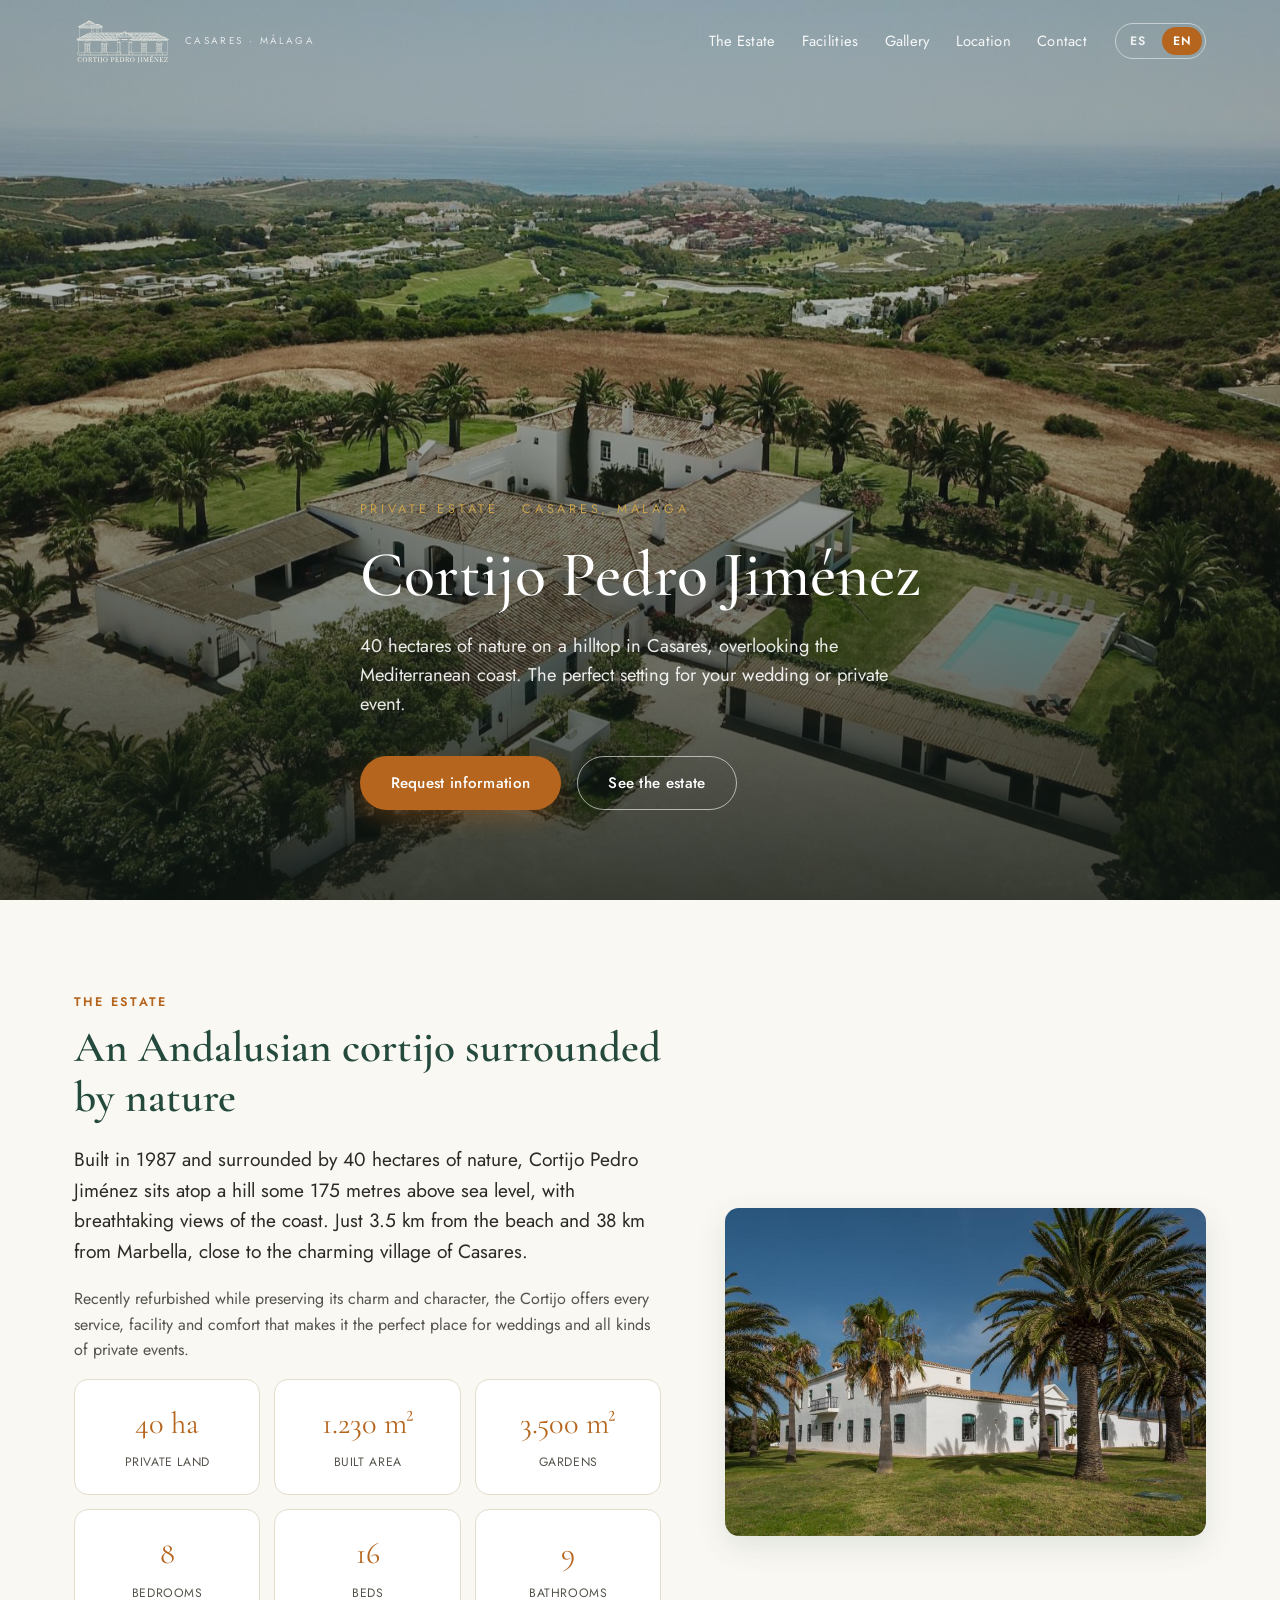
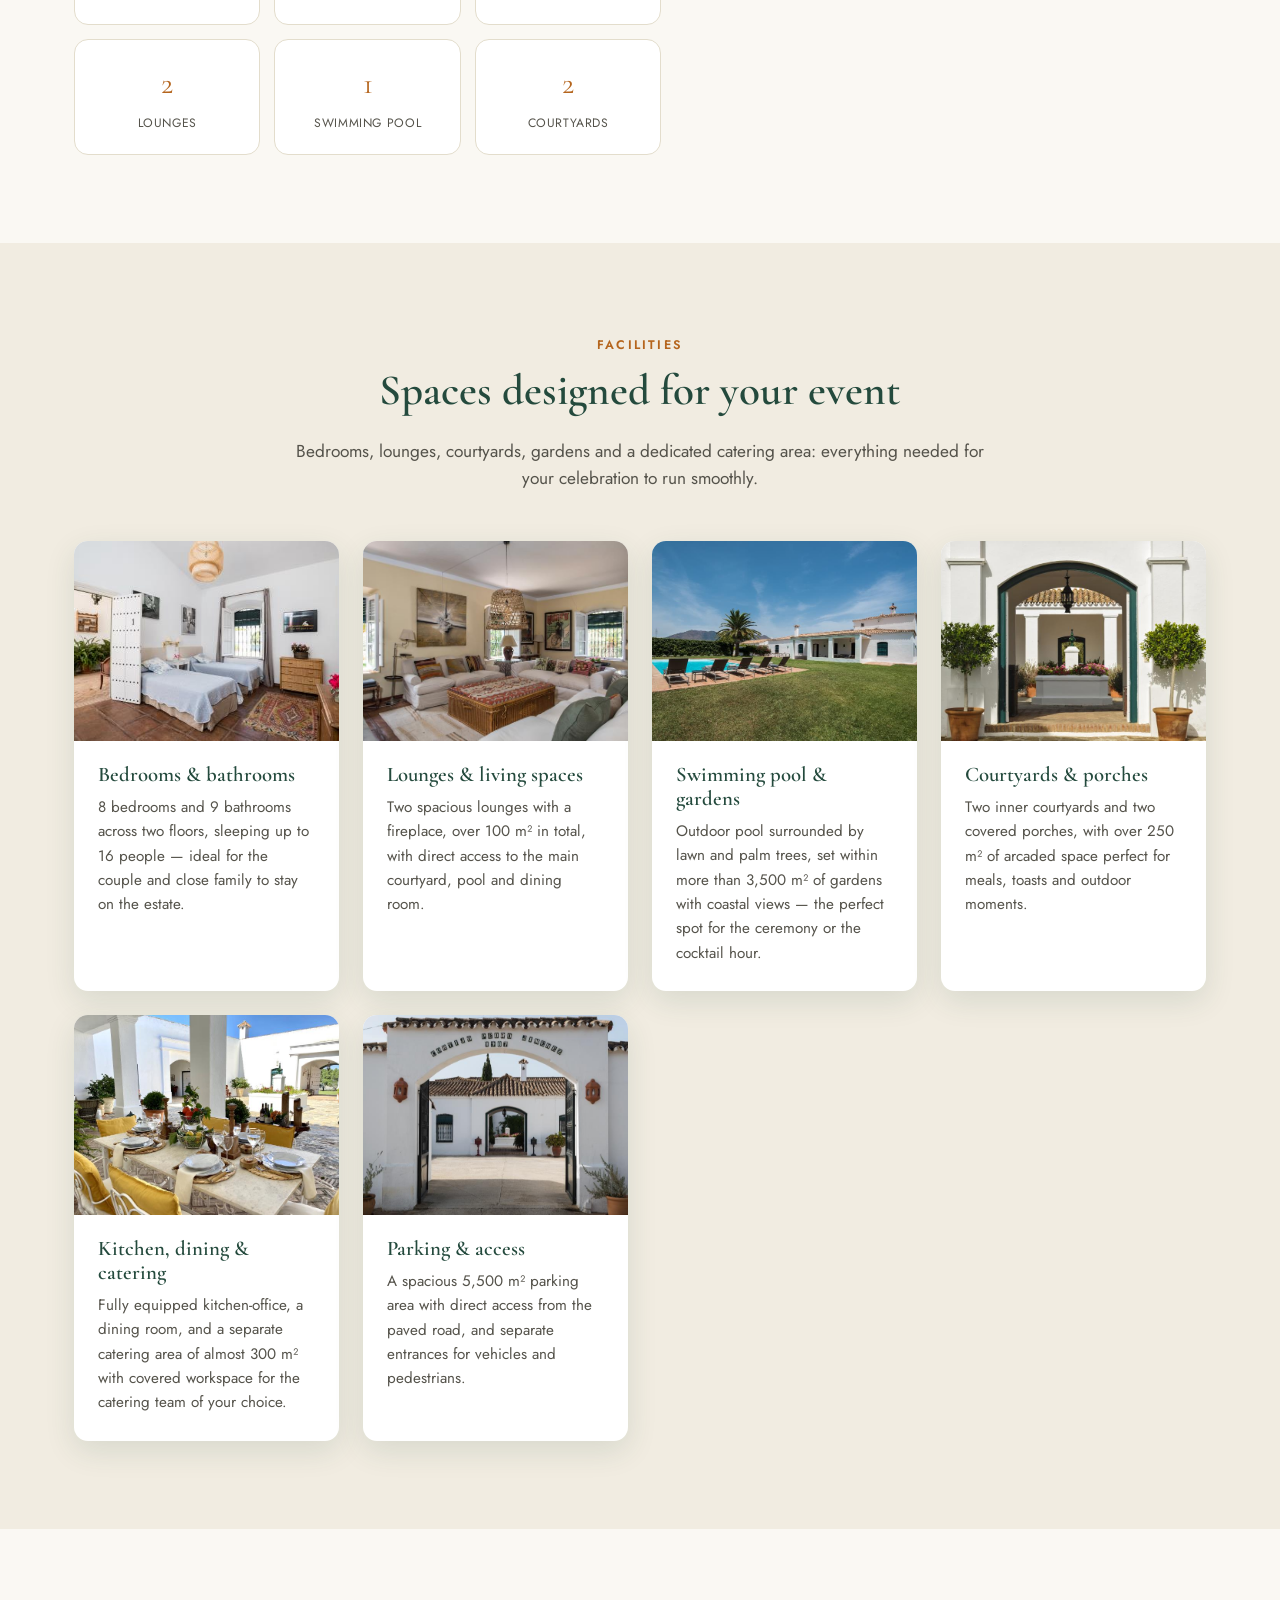
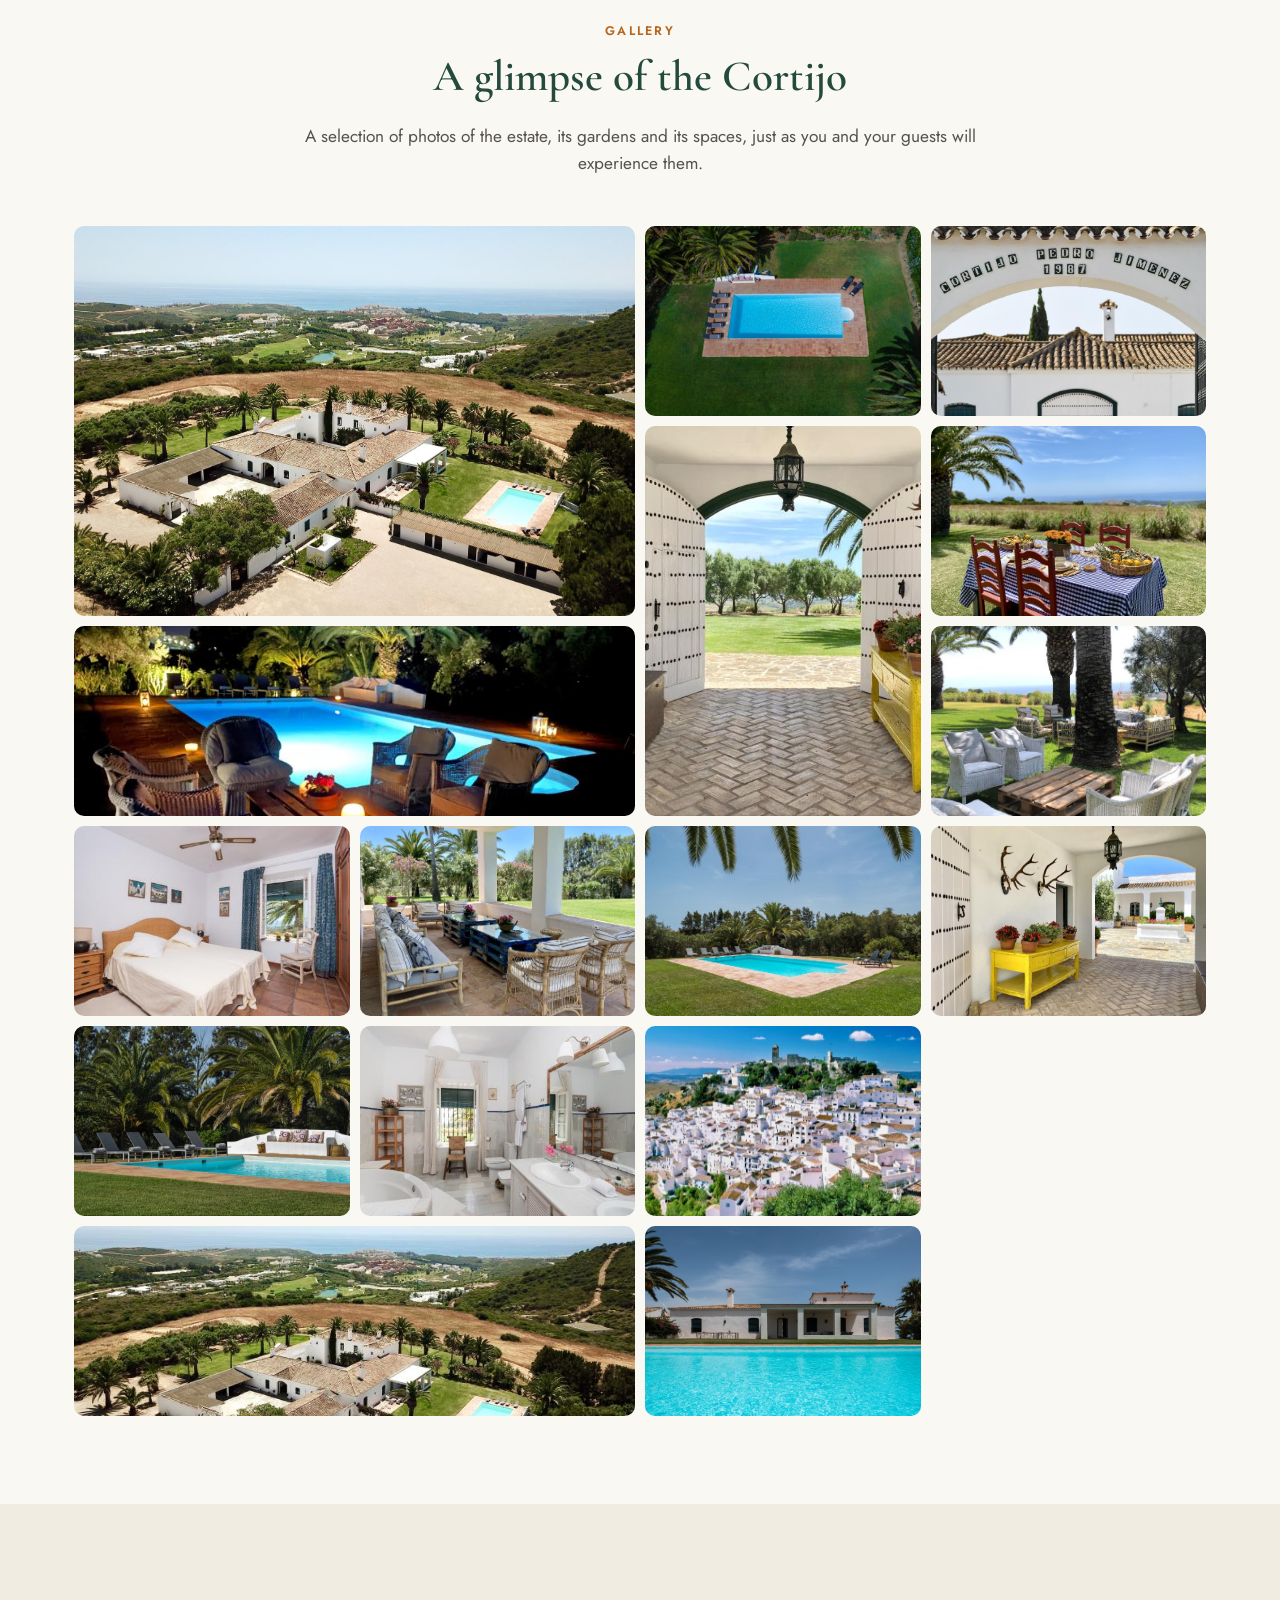
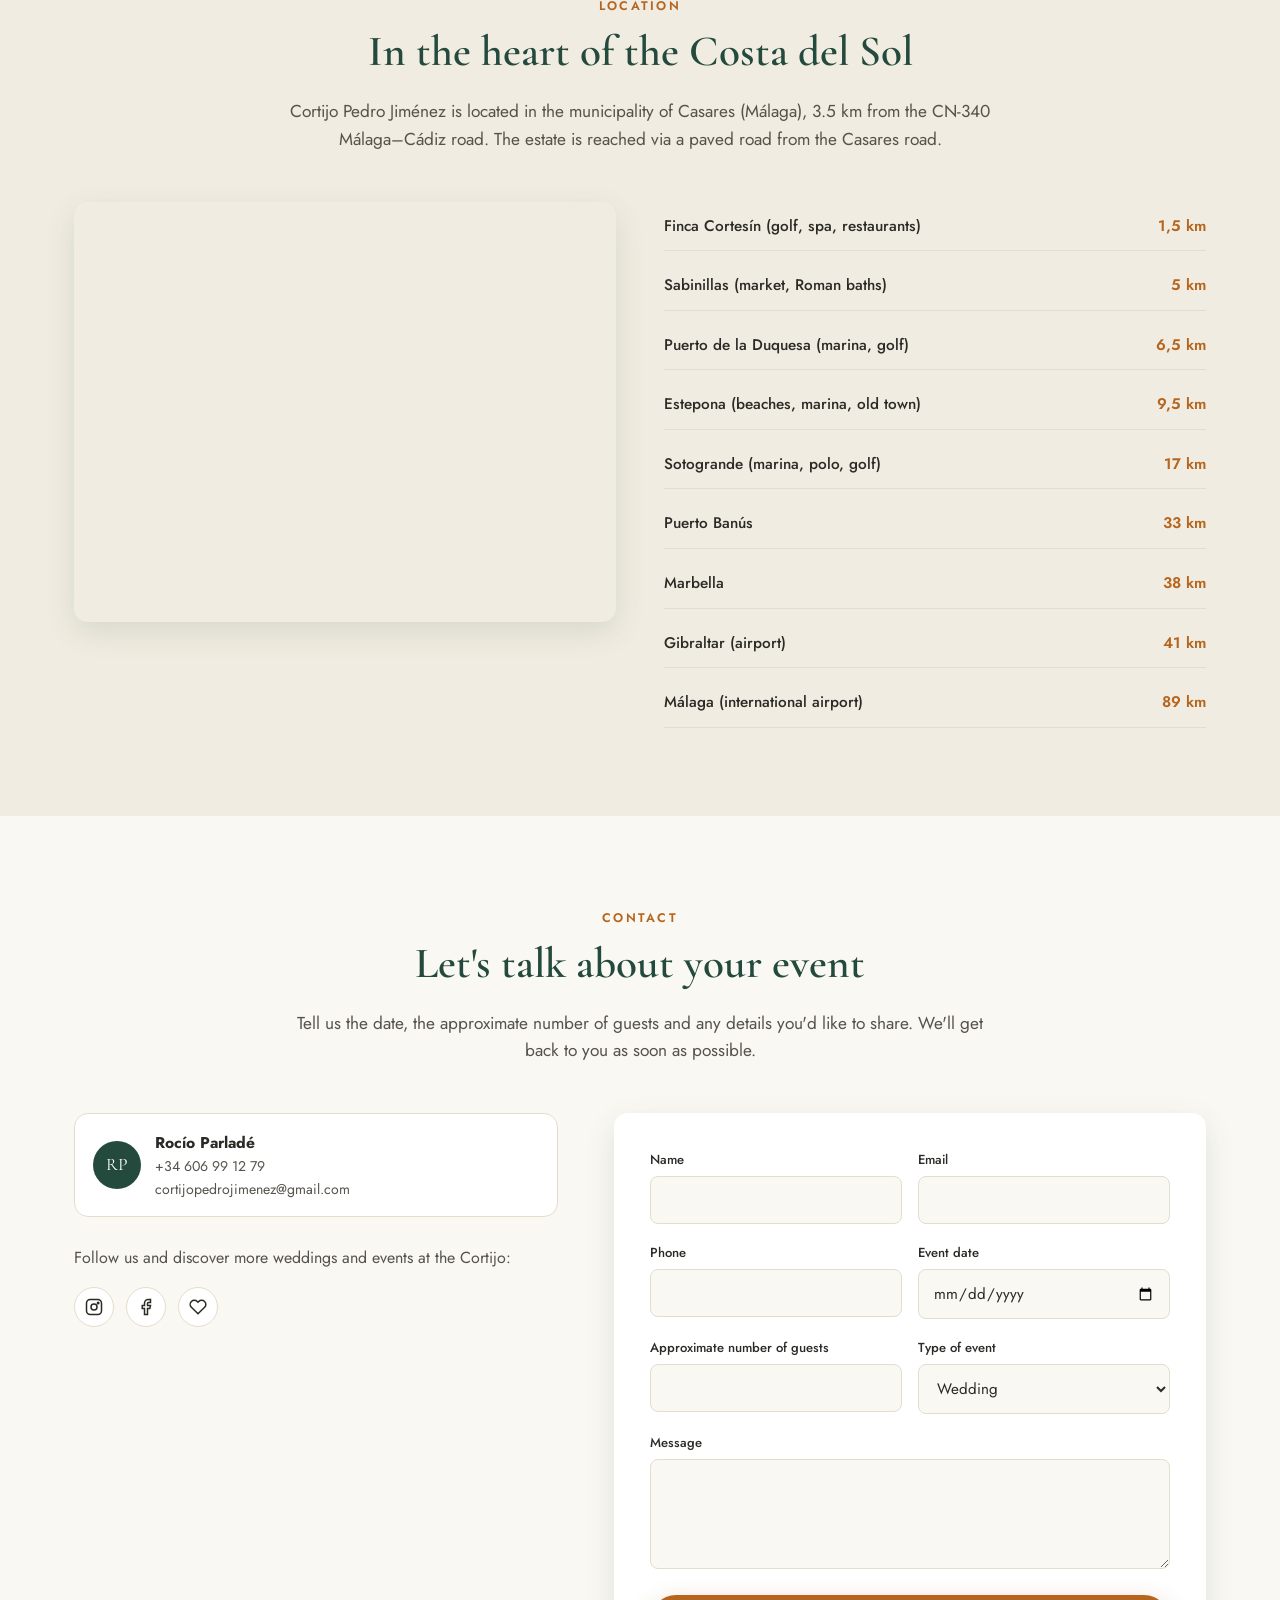
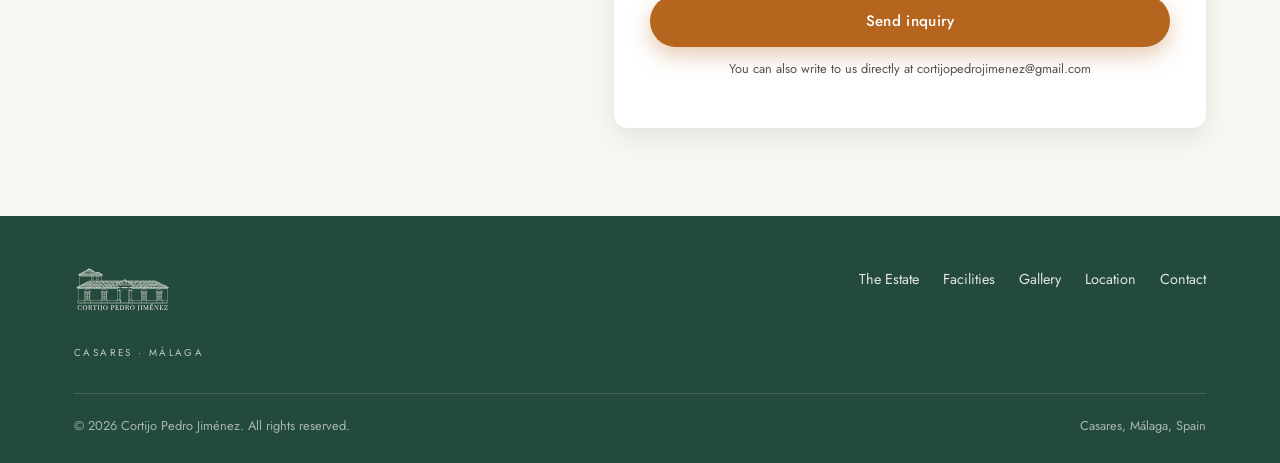
==== commit 9b3f9b68: "Remove Andrea de la Joya from contact section, keep only Rocío" ====
--- a/index.html
+++ b/index.html
@@ -223,14 +223,6 @@
               <a href="mailto:cortijopedrojimenez@gmail.com">cortijopedrojimenez@gmail.com</a>
             </div>
           </div>
-          <div class="contact-person">
-            <div class="contact-avatar">AJ</div>
-            <div>
-              <strong>Andrea de la Joya</strong>
-              <a href="tel:+34650737206">+34 650 737 206</a>
-              <a href="mailto:cortijopedrojimenez@gmail.com">cortijopedrojimenez@gmail.com</a>
-            </div>
-          </div>
         </div>
 
         <p data-es="Síguenos y descubre más bodas y eventos en el Cortijo:" data-en="Follow us and discover more weddings and events at the Cortijo:">Síguenos y descubre más bodas y eventos en el Cortijo:</p>
